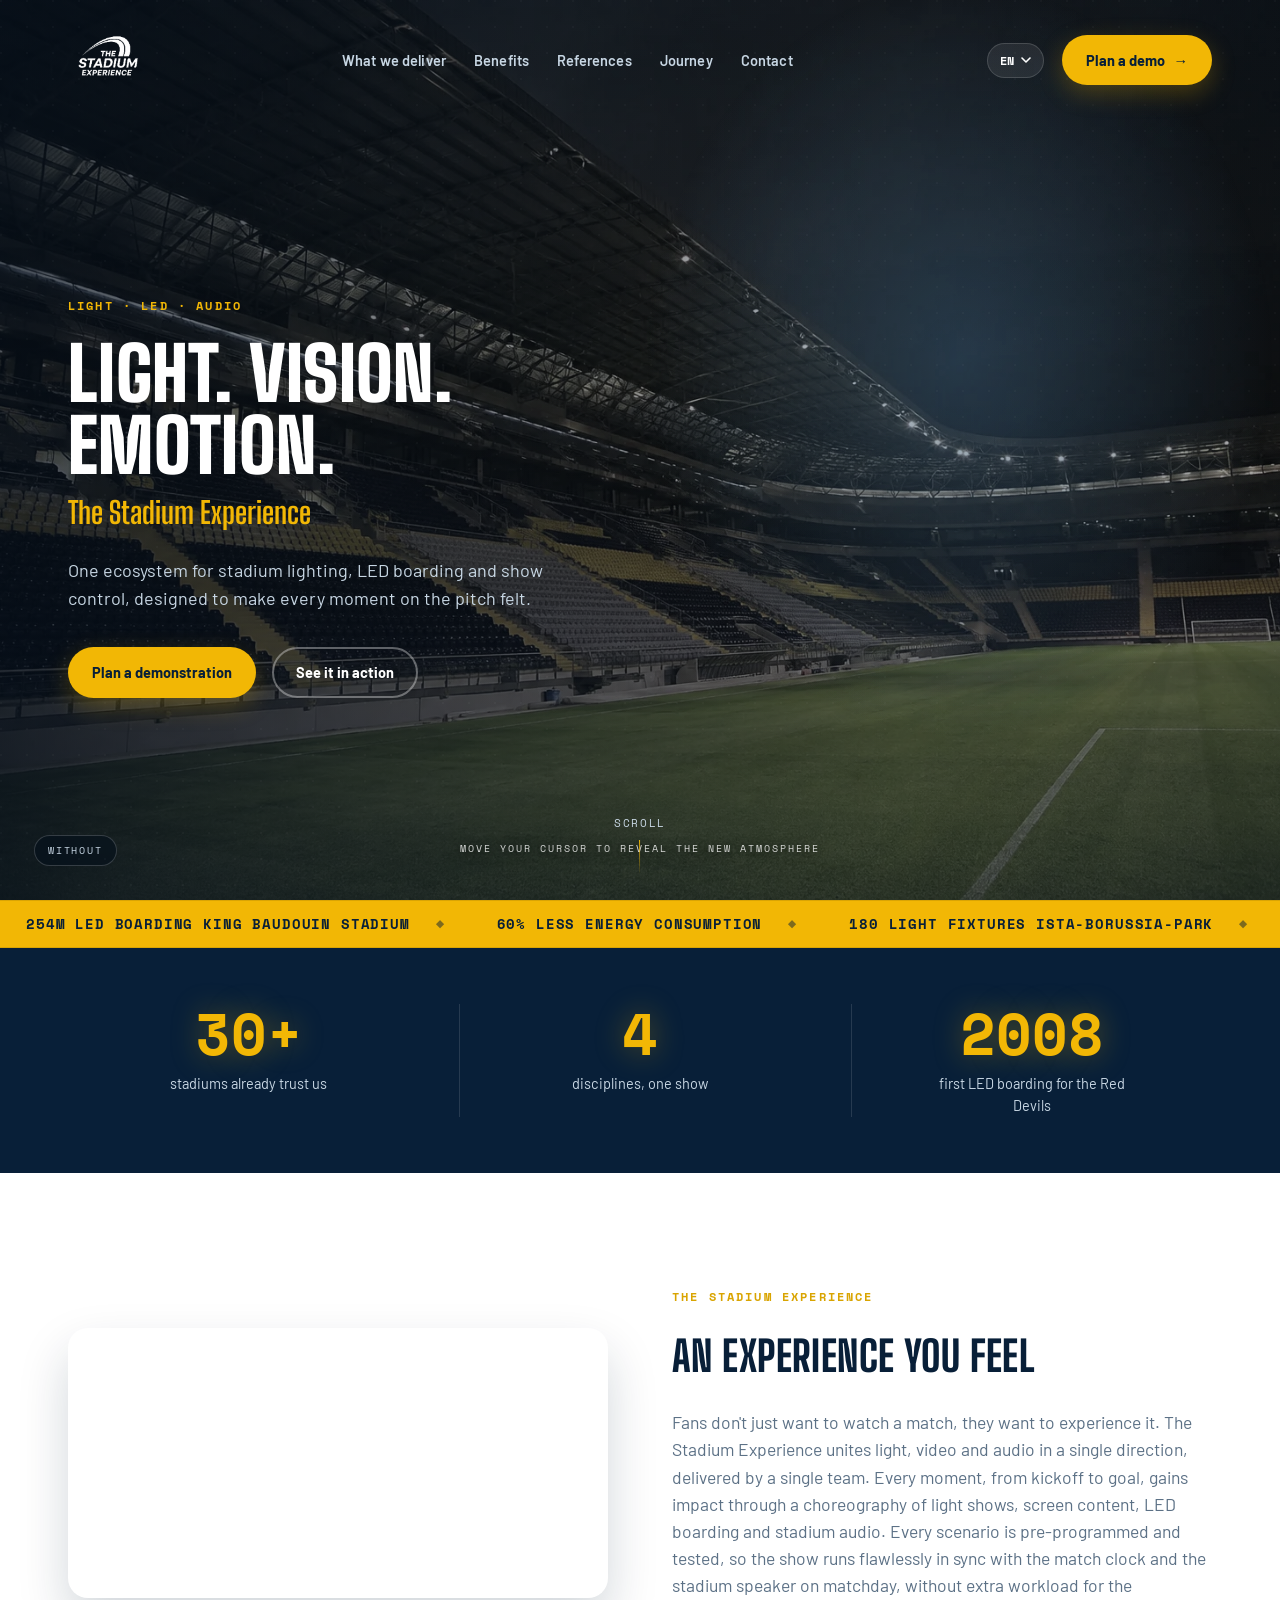
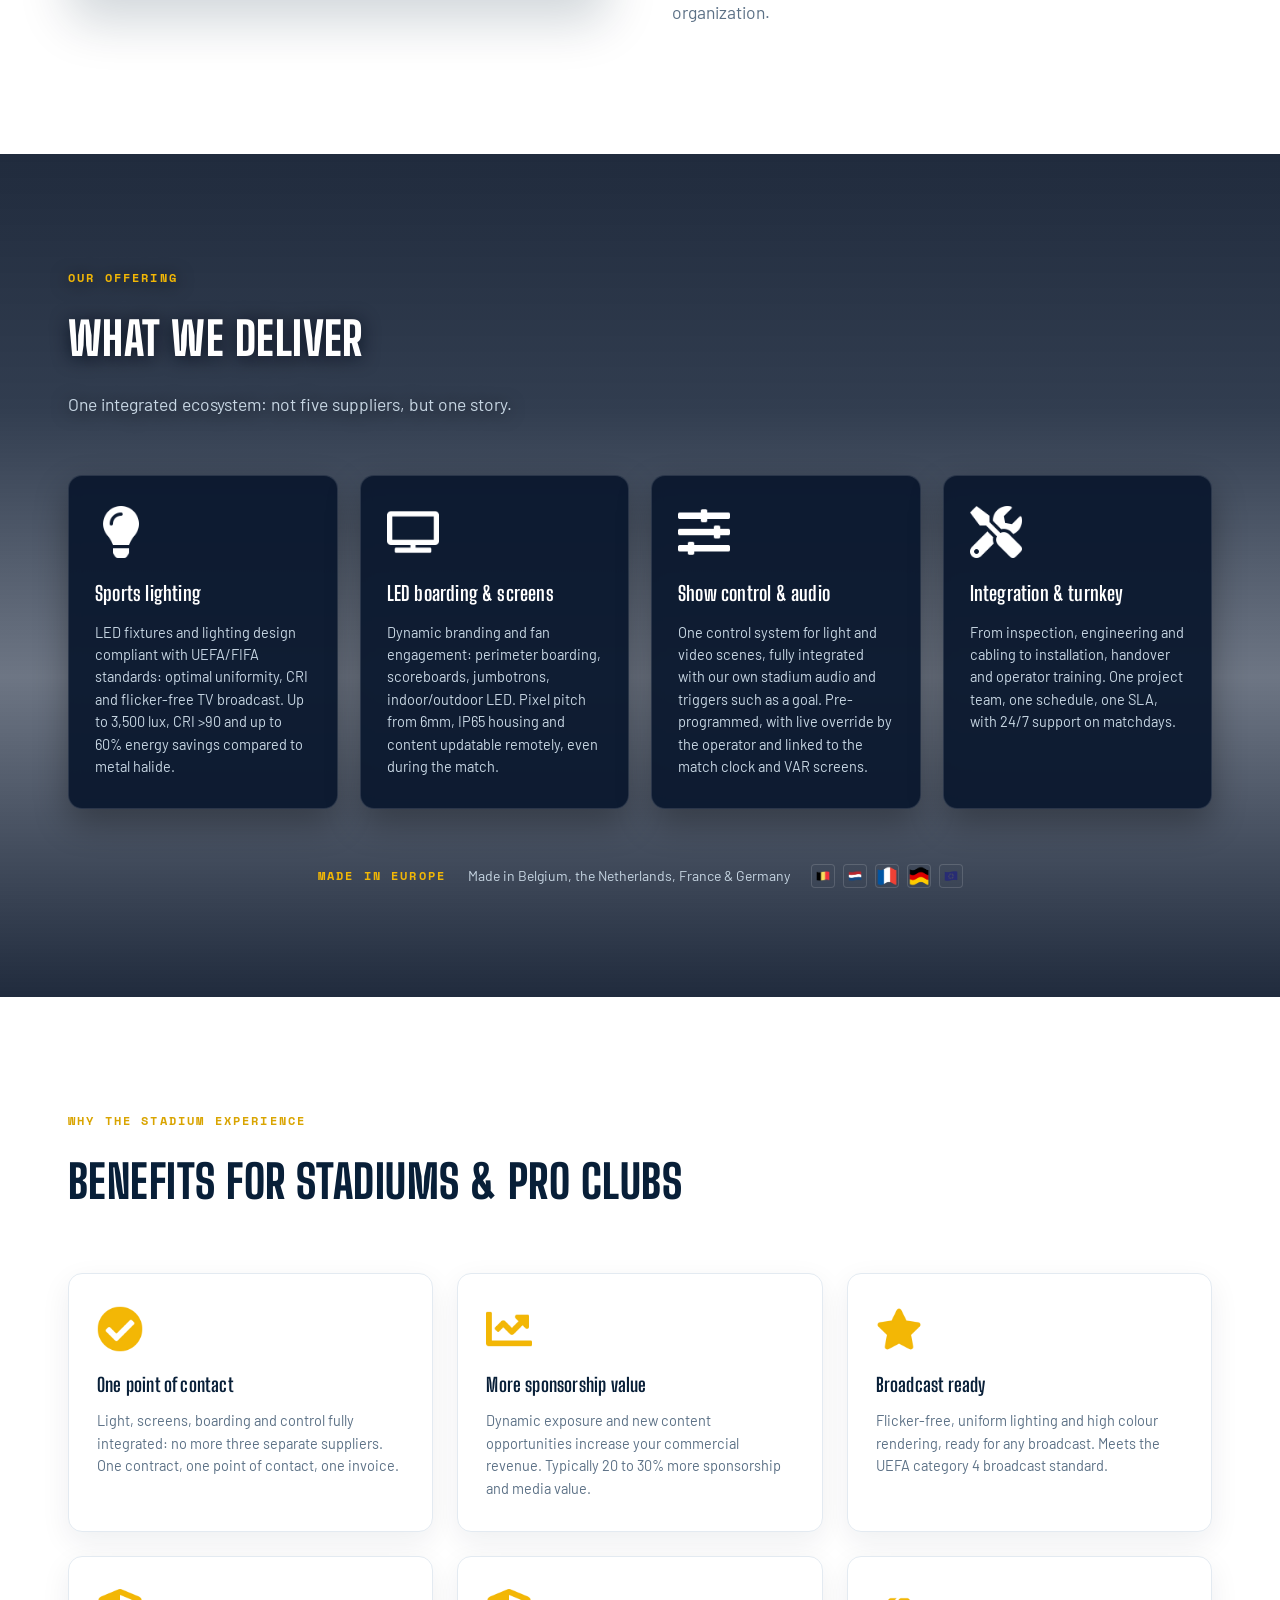
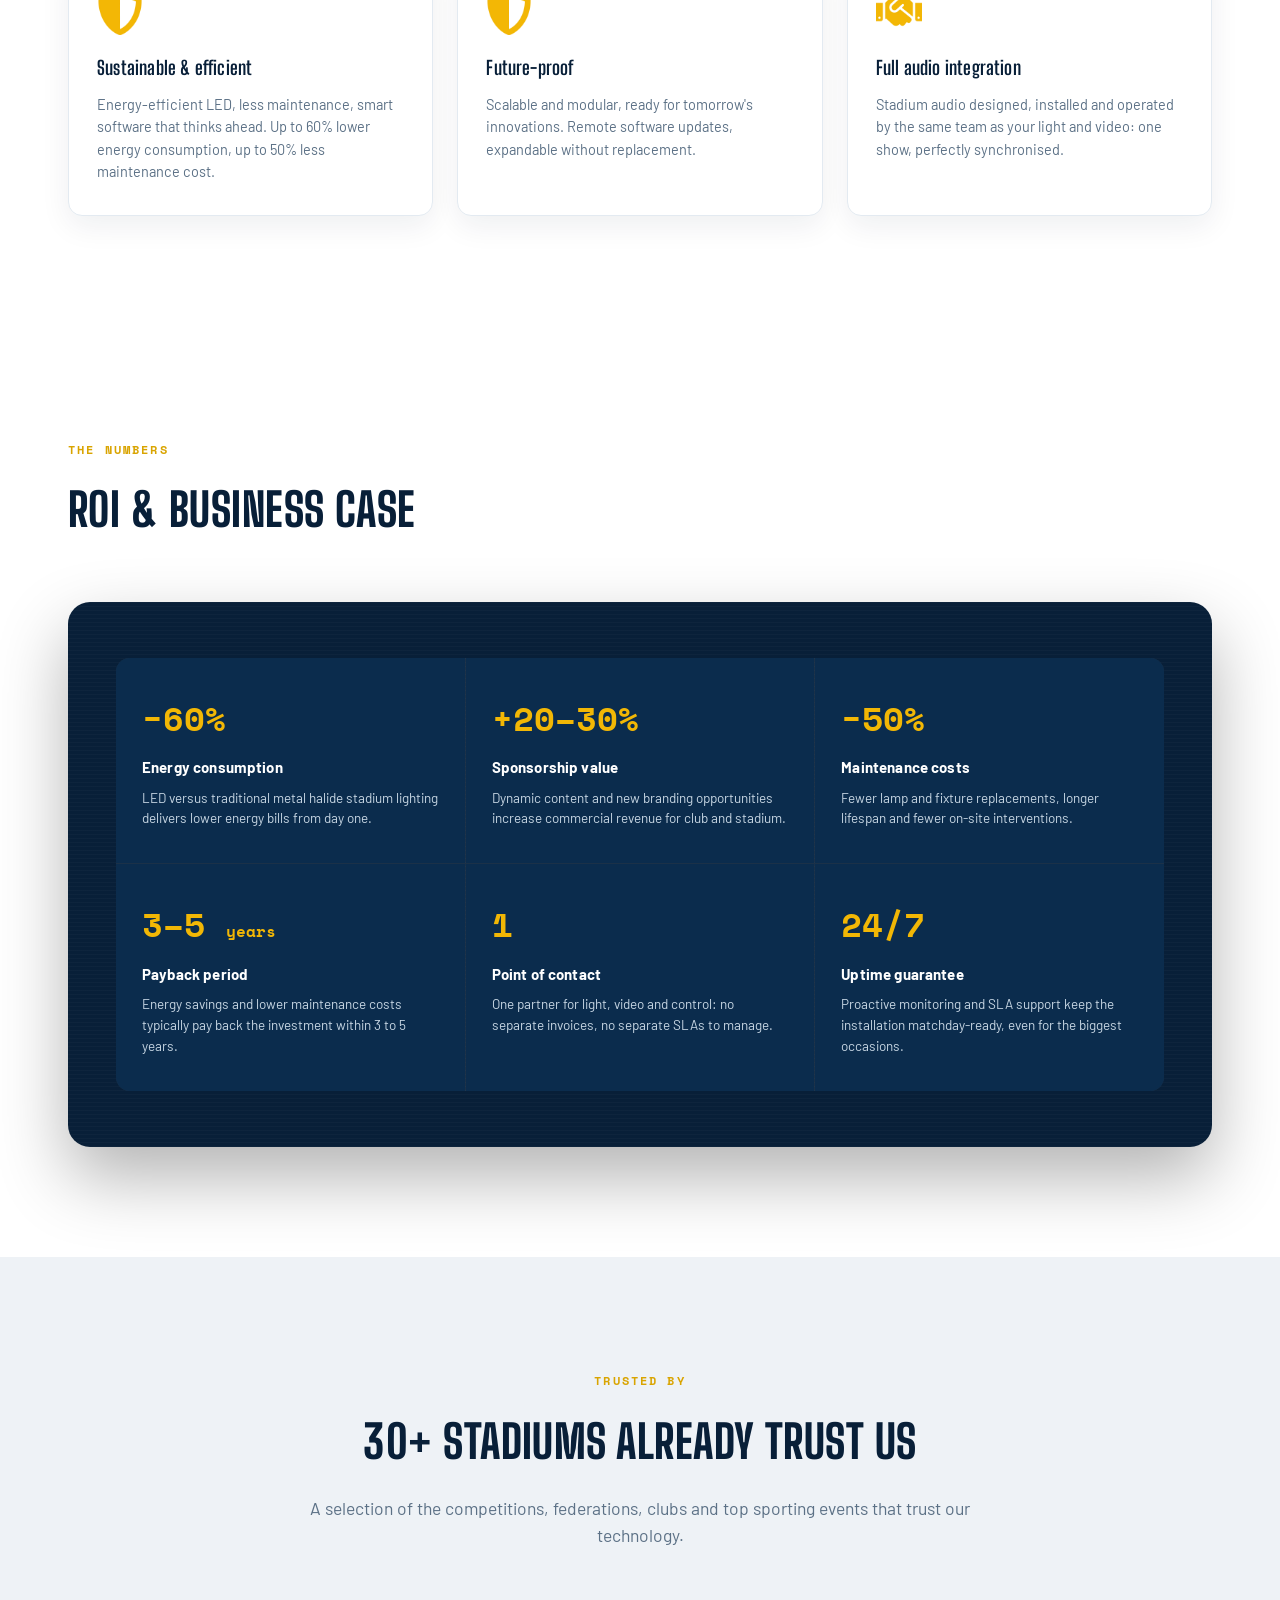
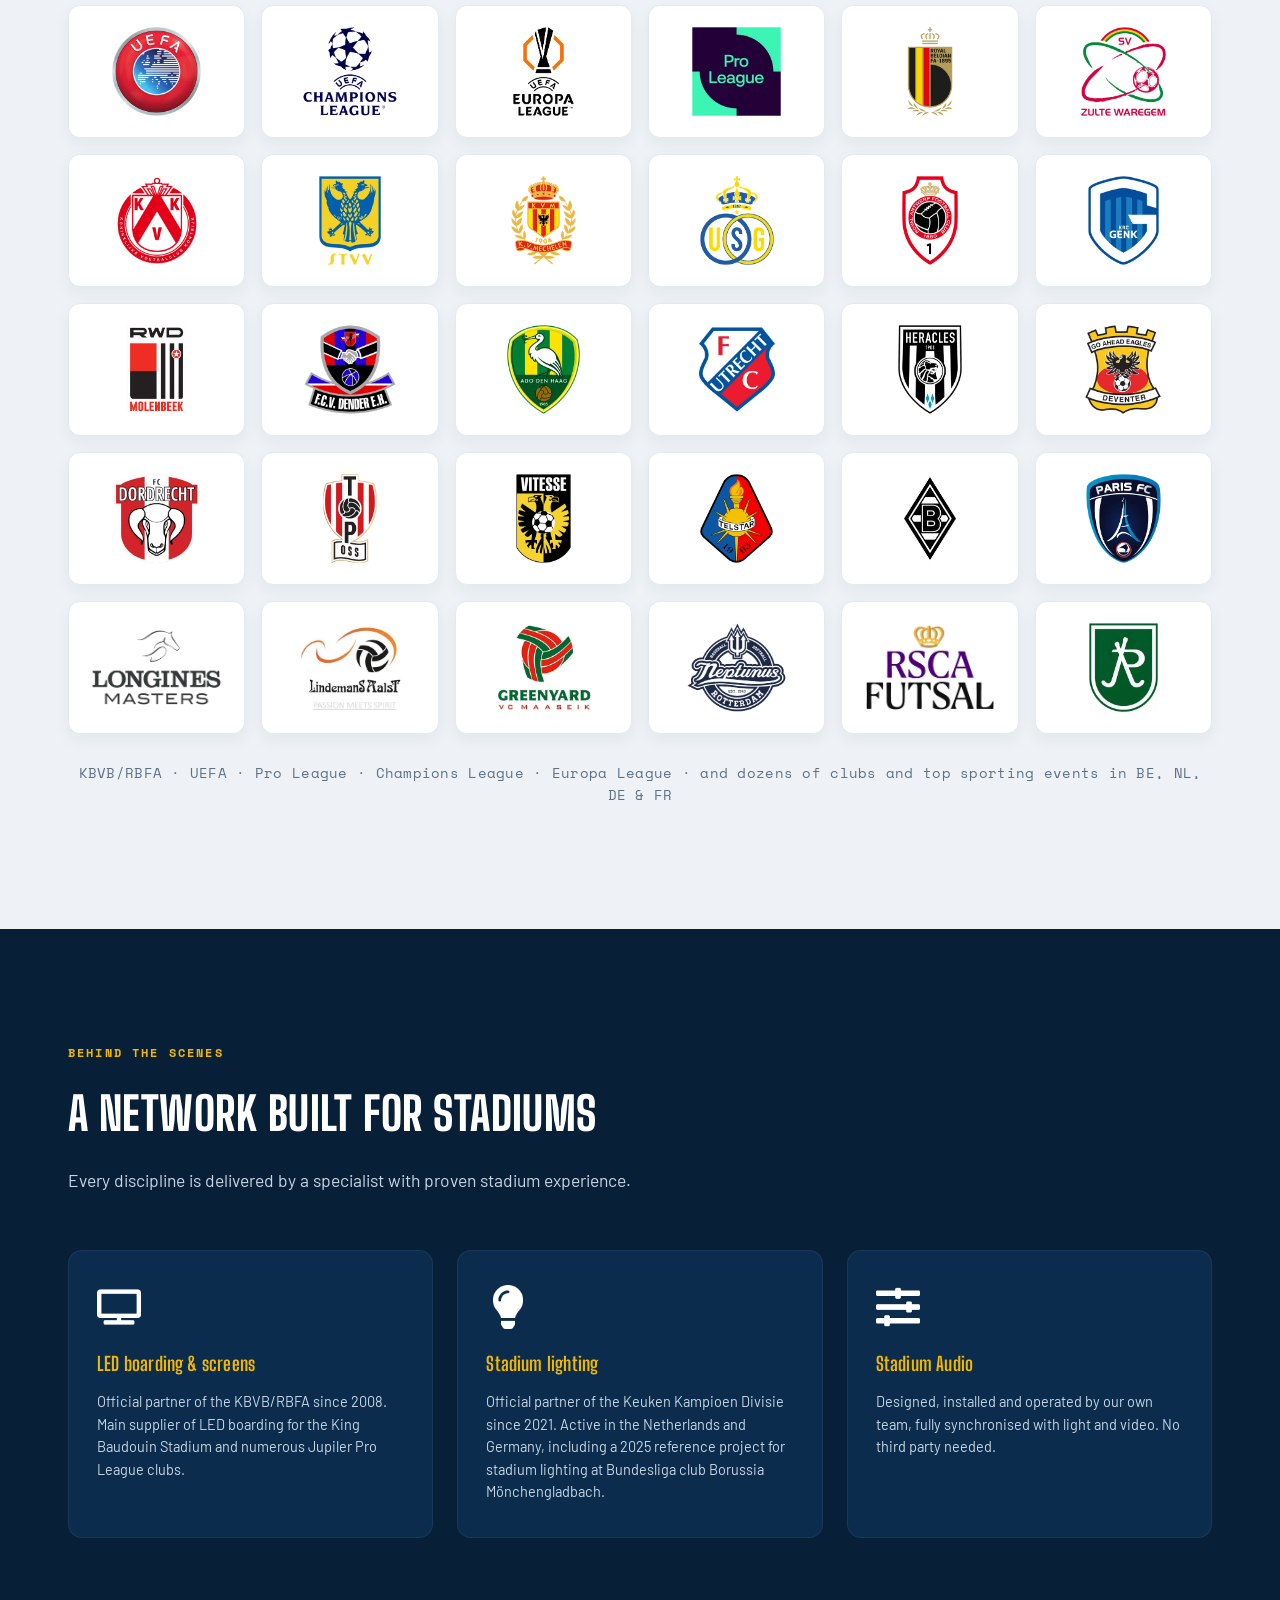
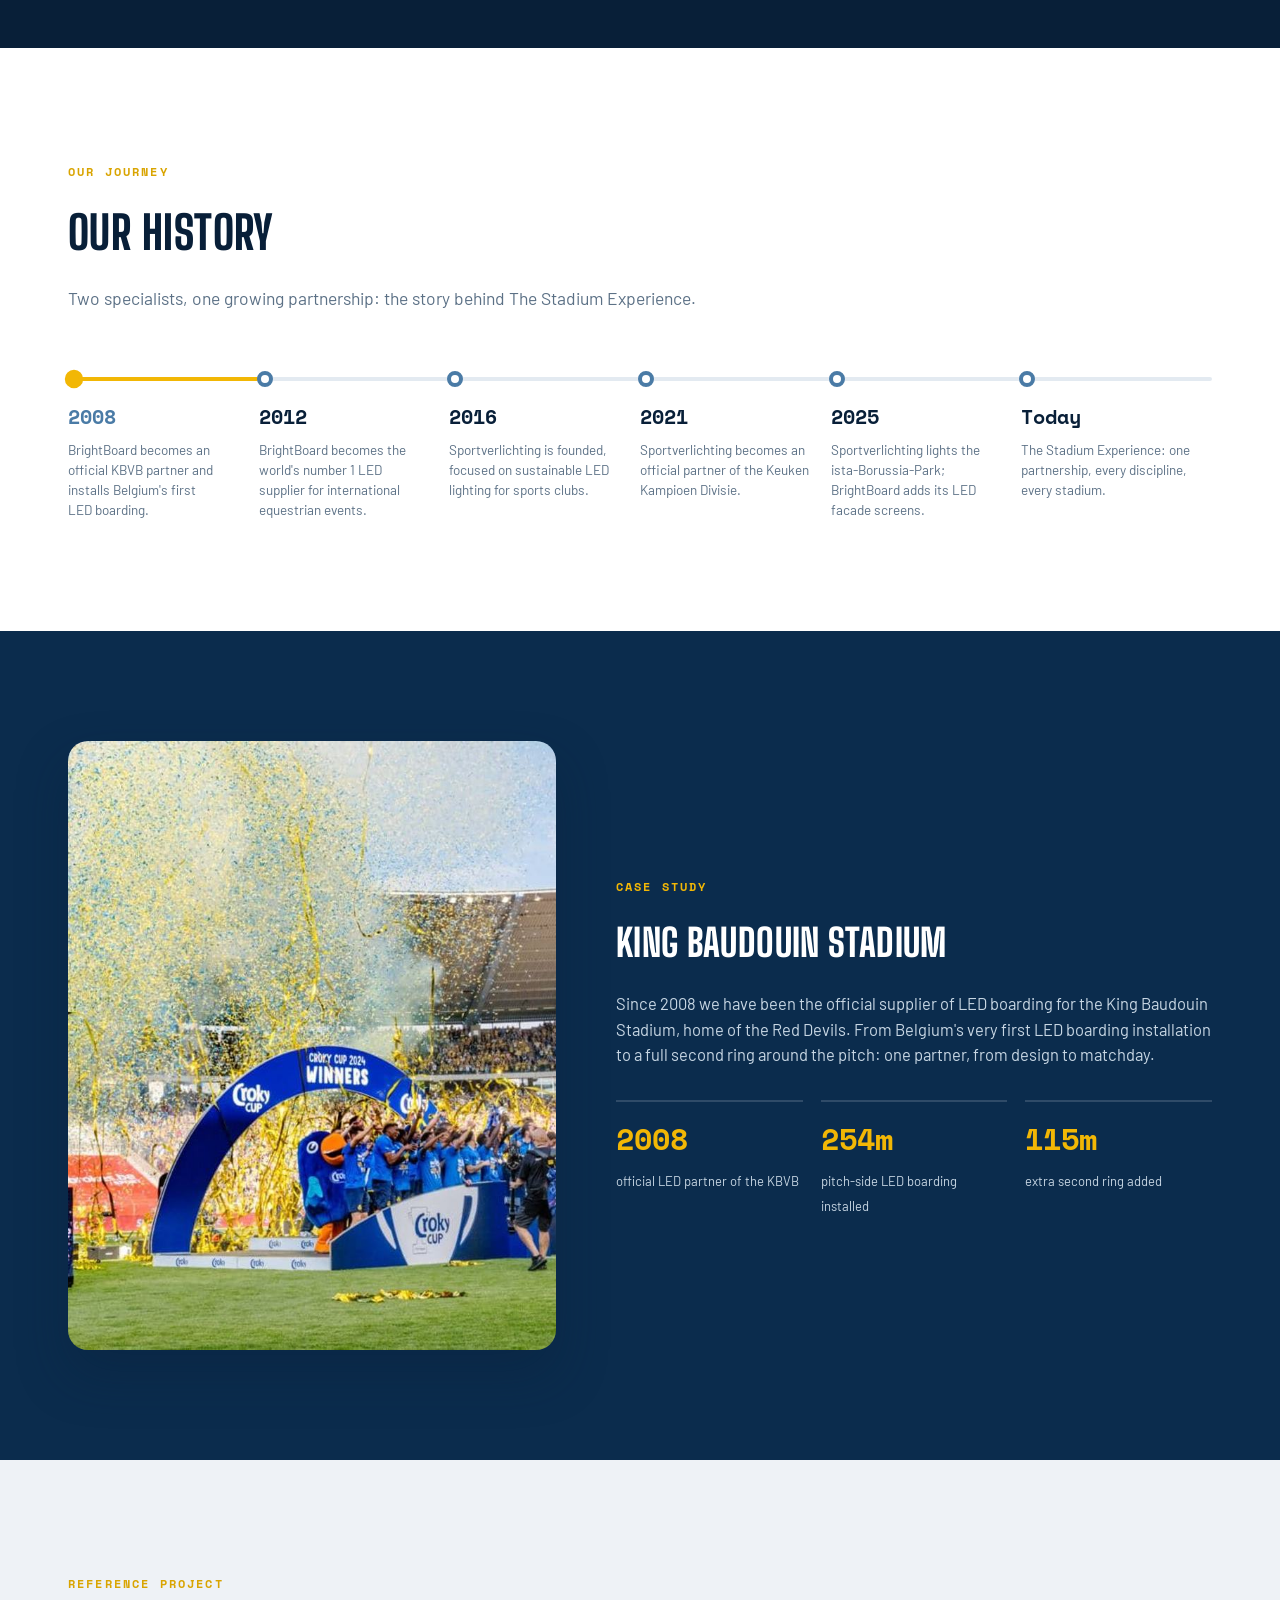
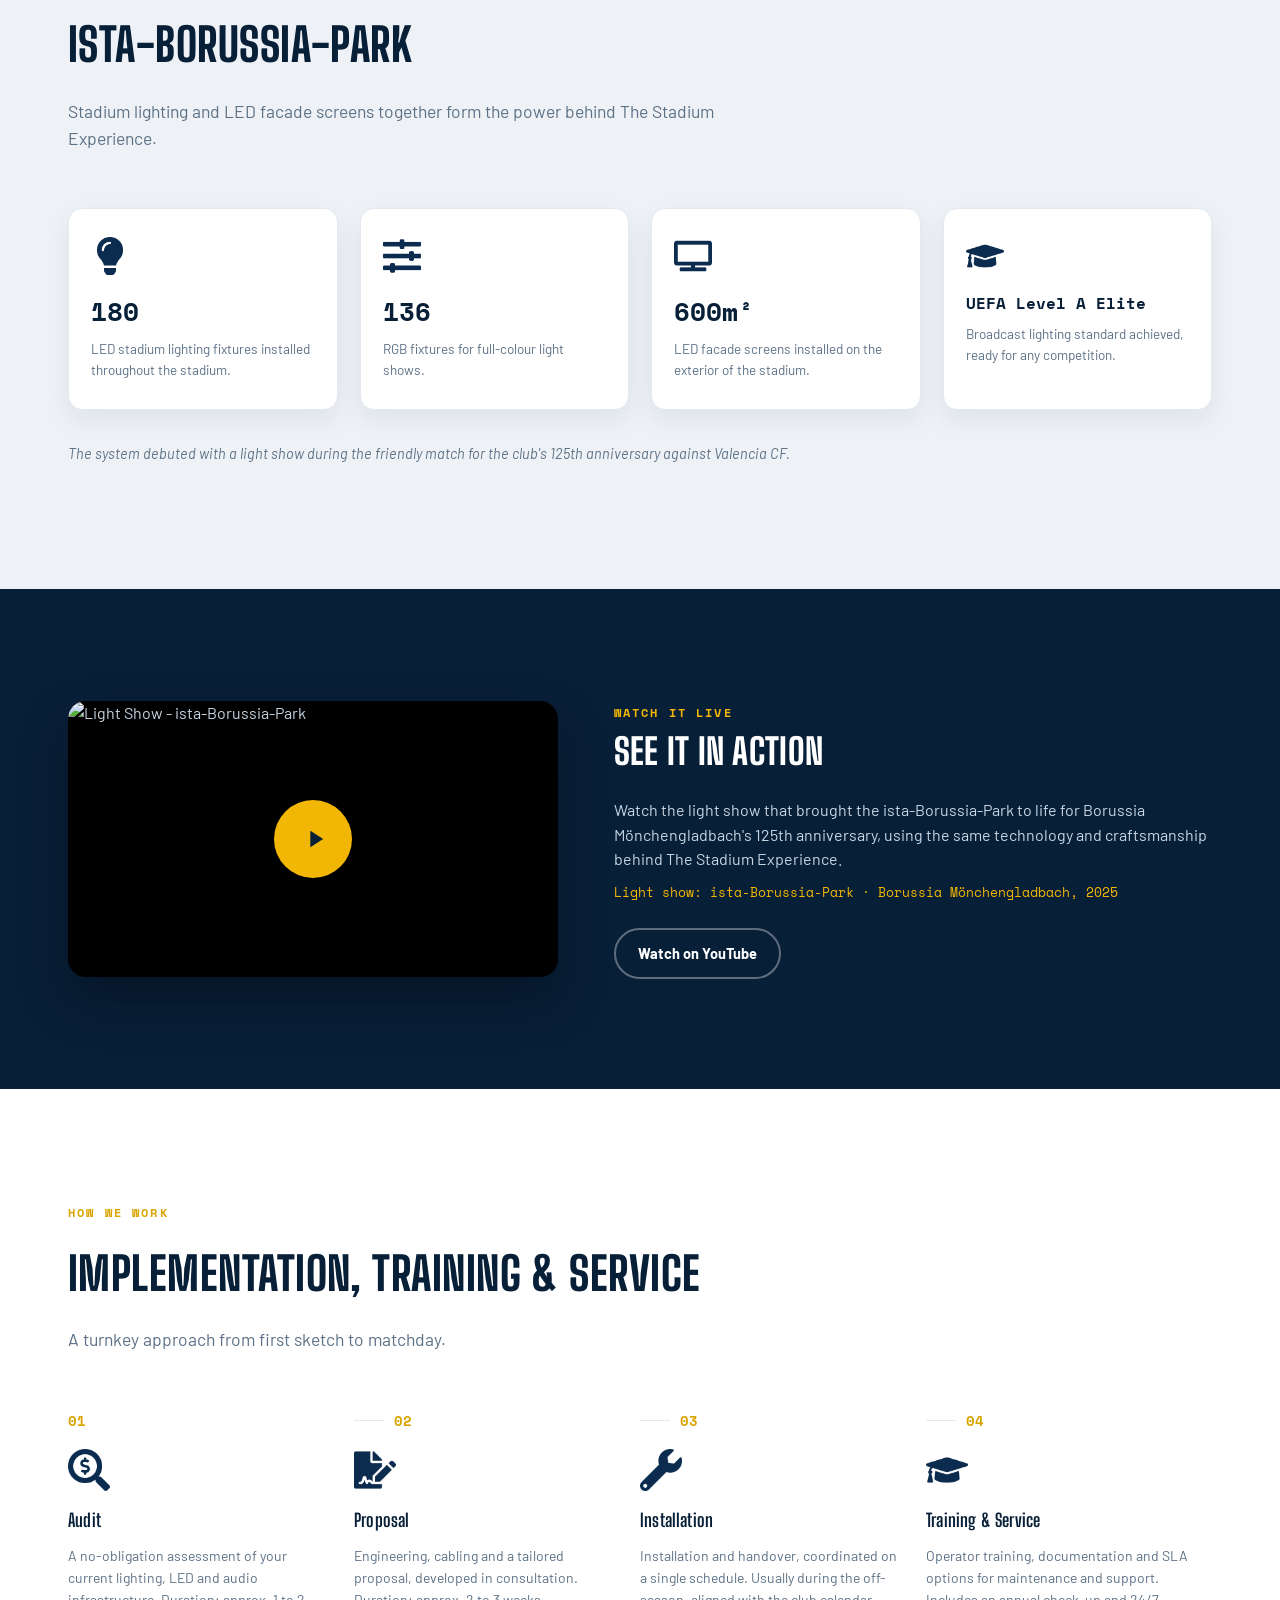
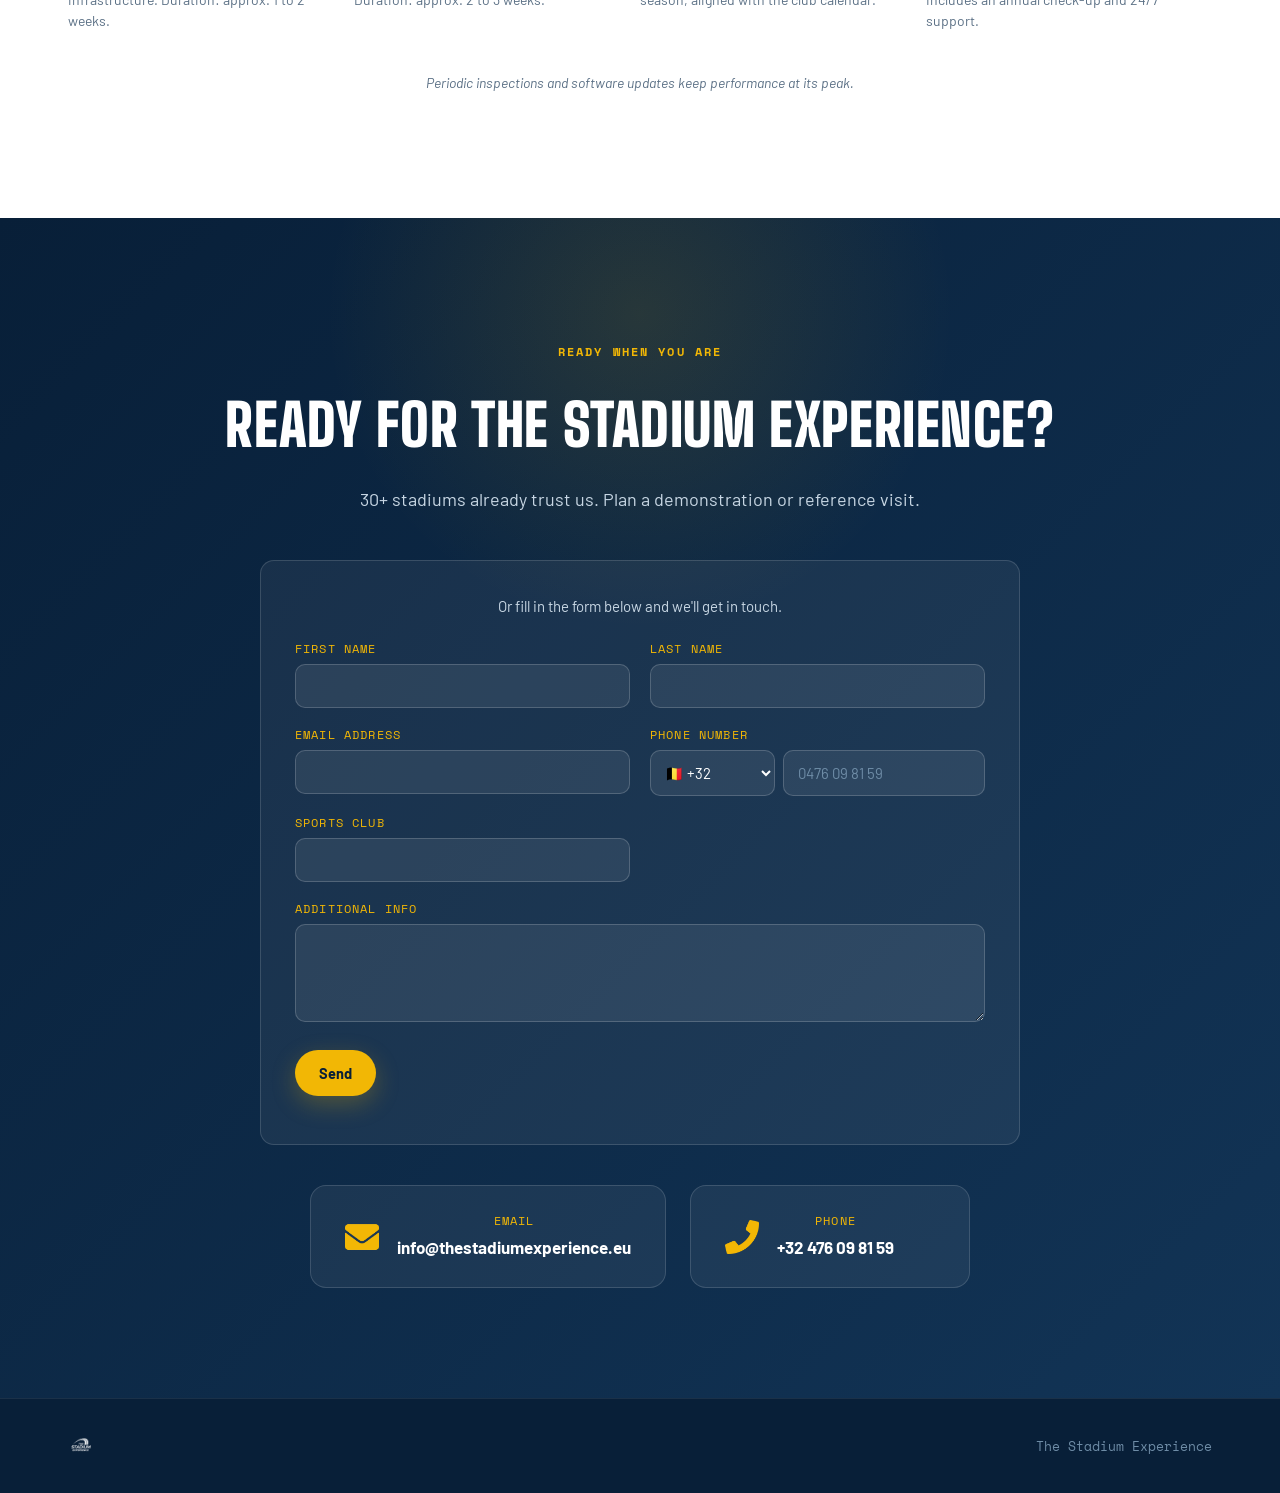
==== index.html @ e3f31306 "Update print statement from 'Hello' to 'Goodbye'" ====
<!DOCTYPE html>
<html lang="en">
<head>
<!-- Google Tag Manager -->
<script>(function(w,d,s,l,i){w[l]=w[l]||[];w[l].push({'gtm.start':
new Date().getTime(),event:'gtm.js'});var f=d.getElementsByTagName(s)[0],
j=d.createElement(s),dl=l!='dataLayer'?'&l='+l:'';j.async=true;j.src=
'https://www.googletagmanager.com/gtm.js?id='+i+dl;f.parentNode.insertBefore(j,f);
})(window,document,'script','dataLayer','GTM-NWTGJNN2');</script>
<!-- End Google Tag Manager -->
<meta charset="UTF-8">
<meta name="viewport" content="width=device-width, initial-scale=1.0">
<title>The Stadium Experience</title>
<meta name="description" content="Eén ecosysteem voor stadionverlichting, LED-boarding en show control.">
<link rel="icon" href="assets/favicon.webp">
<link rel="preconnect" href="https://fonts.googleapis.com">
<link rel="preconnect" href="https://fonts.gstatic.com" crossorigin>
<link href="https://fonts.googleapis.com/css2?family=Big+Shoulders+Display:wght@600;700;800;900&family=Barlow:ital,wght@0,400;0,500;0,600;0,700;1,500&family=Space+Mono:wght@400;700&display=swap" rel="stylesheet">
<style>
/* ============ TOKENS ============ */
:root{
  --navy-950:#081F38;
  --navy-900:#0B2C4D;
  --navy-800:#123456;
  --steel-600:#4A7BA6;
  --steel-400:#6E8CA6;
  --powder-200:#C7D6E3;
  --gold-500:#F2B705;
  --gold-600:#D9A400;
  --white:#FFFFFF;
  --ink-700:#3B4B5C;
  --ink-500:#5C7186;
  --mist-50:#EEF2F6;
  --mist-100:#E3EAF1;

  --font-display:'Big Shoulders Display', sans-serif;
  --font-body:'Barlow', sans-serif;
  --font-mono:'Space Mono', monospace;

  --container: 1200px;
  --radius: 14px;
}

*,*::before,*::after{box-sizing:border-box;}
html{scroll-behavior:smooth;}
@media (prefers-reduced-motion: reduce){
  html{scroll-behavior:auto;}
  *{animation-duration:0.001ms !important; animation-iteration-count:1 !important; transition-duration:0.001ms !important; scroll-behavior:auto !important;}
}
body{
  margin:0;
  font-family:var(--font-body);
  background:var(--white);
  color:var(--ink-700);
  line-height:1.55;
  -webkit-font-smoothing:antialiased;
  overflow-x:hidden;
}
img{max-width:100%;display:block;}
a{color:inherit;}
.container{max-width:var(--container);margin:0 auto;padding:0 28px;}
section{position:relative;}
h1,h2,h3,h4{font-family:var(--font-display);margin:0;letter-spacing:0.01em;}
.eyebrow{
  font-family:var(--font-mono);
  font-size:12px;
  letter-spacing:0.18em;
  text-transform:uppercase;
  color:var(--gold-600);
  font-weight:700;
  display:inline-flex;
  align-items:center;
  gap:10px;
}
.eyebrow.on-dark{color:var(--gold-500);}

/* focus visibility */
a:focus-visible, button:focus-visible{outline:3px solid var(--gold-500); outline-offset:2px;}

/* ============ REVEAL ANIMATION ============ */
.reveal{opacity:0; transform:translateY(28px); transition:opacity .7s ease, transform .7s ease;}
.reveal.is-visible{opacity:1; transform:translateY(0);}
.reveal-stagger > *{opacity:0; transform:translateY(24px); transition:opacity .6s ease, transform .6s ease;}
.reveal-stagger.is-visible > *{opacity:1; transform:translateY(0);}
.reveal-stagger.is-visible > *:nth-child(1){transition-delay:.05s;}
.reveal-stagger.is-visible > *:nth-child(2){transition-delay:.12s;}
.reveal-stagger.is-visible > *:nth-child(3){transition-delay:.19s;}
.reveal-stagger.is-visible > *:nth-child(4){transition-delay:.26s;}
.reveal-stagger.is-visible > *:nth-child(5){transition-delay:.33s;}
.reveal-stagger.is-visible > *:nth-child(6){transition-delay:.40s;}

/* ============ HEADER ============ */
header{
  position:fixed; top:0; left:0; right:0; z-index:100;
  background:rgba(8,31,56,0.0);
  backdrop-filter:blur(0px);
  transition:background .35s ease, backdrop-filter .35s ease, box-shadow .35s ease, padding .35s ease;
  padding:20px 0;
}
header.scrolled{
  background:rgba(8,31,56,0.92);
  backdrop-filter:blur(10px);
  box-shadow:0 8px 30px rgba(0,0,0,0.25);
  padding:12px 0;
}
header .container{display:flex; align-items:center; justify-content:space-between; gap:20px;}
.brand{display:flex; align-items:center; gap:10px; text-decoration:none;}
.brand img{height:80px; transition:height .3s ease; filter:brightness(0) invert(1);}
header.scrolled .brand img{height:64px;}
nav.main-nav{display:flex; align-items:center; gap:28px;}
nav.main-nav a{
  color:var(--powder-200); text-decoration:none; font-size:14.5px; font-weight:600;
  letter-spacing:0.01em;
  position:relative;
}
nav.main-nav a::after{content:"";position:absolute;left:0;bottom:-6px;width:0;height:2px;background:var(--gold-500);transition:width .25s ease;}
nav.main-nav a:hover::after{width:100%;}
.header-right{display:flex; align-items:center; gap:18px;}
.lang-switch{position:relative;}
.lang-switch-trigger{
  display:flex; align-items:center; gap:6px;
  font-family:var(--font-mono); font-size:12px; font-weight:700; letter-spacing:0.04em;
  padding:8px 12px; border-radius:999px; border:1px solid rgba(255,255,255,0.15); background:rgba(255,255,255,0.08); color:var(--white);
  cursor:pointer; transition:background .2s ease, border-color .2s ease;
}
.lang-switch-trigger:hover{background:rgba(255,255,255,0.16); border-color:rgba(255,255,255,0.3);}
.lang-switch-trigger svg{transition:transform .2s ease; flex-shrink:0;}
.lang-switch.open .lang-switch-trigger svg{transform:rotate(180deg);}
.lang-switch-menu{
  position:absolute; top:calc(100% + 8px); right:0; min-width:96px;
  background:var(--navy-900); border:1px solid rgba(255,255,255,0.15); border-radius:14px;
  padding:6px; display:flex; flex-direction:column; gap:2px;
  box-shadow:0 16px 32px rgba(0,0,0,0.35);
  opacity:0; visibility:hidden; transform:translateY(-6px); transition:opacity .18s ease, transform .18s ease, visibility .18s ease;
  z-index:50;
}
.lang-switch.open .lang-switch-menu{opacity:1; visibility:visible; transform:translateY(0);}
.lang-switch-menu button{
  font-family:var(--font-mono); font-size:12px; font-weight:700; letter-spacing:0.04em;
  padding:8px 12px; border-radius:9px; border:none; background:transparent; color:var(--powder-200);
  cursor:pointer; text-align:left; transition:background .2s ease, color .2s ease;
}
.lang-switch-menu button.active{background:var(--gold-500); color:var(--navy-950);}
.lang-switch-menu button:hover:not(.active){background:rgba(255,255,255,0.1); color:var(--white);}
.btn{
  display:inline-flex; align-items:center; justify-content:center; gap:9px;
  font-family:var(--font-body); font-weight:700; font-size:14.5px;
  padding:12px 22px; border-radius:999px; text-decoration:none; cursor:pointer;
  border:2px solid transparent; transition:transform .2s ease, box-shadow .2s ease, background .2s ease, color .2s ease;
  white-space:nowrap;
}
.btn:hover{transform:translateY(-2px);}
.btn-gold{background:var(--gold-500); color:var(--navy-950); box-shadow:0 8px 24px rgba(242,183,5,0.25);}
.btn-gold:hover{background:var(--gold-600); box-shadow:0 10px 28px rgba(242,183,5,0.35);}
.btn-ghost-dark{border-color:rgba(255,255,255,0.35); color:var(--white);}
.btn-ghost-dark:hover{border-color:var(--white); background:rgba(255,255,255,0.08);}
.btn-ghost-light{border-color:var(--navy-900); color:var(--navy-900);}
.btn-ghost-light:hover{background:var(--navy-900); color:var(--white);}
.header-cta{display:flex; align-items:center; gap:10px;}
.burger{display:none; background:none; border:none; cursor:pointer; padding:6px; color:var(--white);}



/* ============ HERO REVEAL (light-brush) ============ */
.hero-ba{position:absolute; inset:0; z-index:0; overflow:hidden; background:#05080C; touch-action:pan-y; cursor:crosshair;}
.hero-ba-img,.hero-ba-canvas{position:absolute; inset:0; width:100%; height:100%;}
.hero-ba-img{object-fit:cover; object-position:center 42%; user-select:none; -webkit-user-drag:none;}
.hero-ba-before{filter:saturate(0.6) brightness(0.82) contrast(0.95);}
.hero-ba-canvas{z-index:1; pointer-events:none;}
.hero-ba-src{position:absolute; width:1px; height:1px; opacity:0; pointer-events:none; left:-9999px;}
.hero-ba-scrim{position:absolute; inset:0; z-index:2; pointer-events:none;
  background:
    linear-gradient(90deg, rgba(4,15,28,0.6) 0%, rgba(4,15,28,0.26) 40%, rgba(4,15,28,0) 70%, rgba(4,15,28,0.1) 100%),
    linear-gradient(180deg, rgba(4,15,28,0.34) 0%, rgba(4,15,28,0) 42%, rgba(4,15,28,0.5) 100%);}
.hero-ba-tag{position:absolute; bottom:34px; z-index:3; pointer-events:none;
  font-family:var(--font-mono); font-size:10px; letter-spacing:.18em; text-transform:uppercase;
  padding:7px 13px; border-radius:999px; background:rgba(4,15,28,0.6); border:1px solid rgba(255,255,255,0.18);
  backdrop-filter:blur(6px); white-space:nowrap; transition:opacity .5s ease;}
.hero-ba-tag-before{left:34px; color:var(--powder-200);}
.hero-ba-tag-after{right:34px; color:var(--white); border-color:rgba(232,179,65,0.55); opacity:0;}
.hero-ba-tag-after.on{opacity:1;}
.hero-ba-hint{position:absolute; bottom:44px; left:50%; transform:translateX(-50%); z-index:2; pointer-events:none;
  white-space:nowrap; text-align:center;
  font-family:var(--font-mono); font-size:10px; letter-spacing:.2em; text-transform:uppercase; color:rgba(255,255,255,0.8);
  text-shadow:0 2px 12px rgba(0,0,0,0.7); transition:opacity .5s ease;}
.hero-ba-hint.hide{opacity:0;}
.hero .container{pointer-events:none;}
.hero-actions{pointer-events:auto;}
@media (max-width:900px){
  .hero-ba-scrim{background:linear-gradient(180deg, rgba(4,15,28,0.44) 0%, rgba(4,15,28,0) 42%, rgba(4,15,28,0.7) 100%);}
  .hero-ba-tag{bottom:22px; font-size:9px; padding:6px 10px;}
  .hero-ba-tag-before{left:16px;} .hero-ba-tag-after{right:16px;}
  .hero-ba-hint{bottom:60px;}
}
@media (max-width:560px){ .hero-ba-hint{font-size:9px; letter-spacing:.14em;} .hero-ba-tag-after{max-width:52vw; white-space:normal; text-align:right;} }

/* ============ HERO ============ */
.hero{
  min-height:100vh;
  display:flex; flex-direction:column; justify-content:center;
  position:relative;
  background:linear-gradient(180deg, var(--navy-950) 0%, var(--navy-900) 60%, var(--navy-800) 100%);
  overflow:hidden;
  padding-top:110px;
}
.hero::before{
  content:"";
  position:absolute; inset:0;
  background-size:cover;
  background-position:center;
  opacity:0.15;
  mix-blend-mode:screen;
  pointer-events:none;
}
.hero::after{
  content:"";
  position:absolute; inset:0;
  background-image:radial-gradient(circle at 1px 1px, rgba(255,255,255,0.05) 1px, transparent 1px);
  background-size:26px 26px;
  opacity:0.5;
  pointer-events:none;
}
.hero-glow{
  position:absolute; top:-20%; right:-10%; width:70%; height:120%;
  background:radial-gradient(closest-side, rgba(74,123,166,0.35), transparent 70%);
  pointer-events:none;
  animation:pulseGlow 8s ease-in-out infinite;
}
@keyframes pulseGlow{0%,100%{opacity:0.6; transform:scale(1);} 50%{opacity:1; transform:scale(1.08);}}
.hero-sweep{display:none;}
.hero-sweep svg{position:absolute; top:6%; left:-5%; width:75%; max-width:900px; opacity:0; animation:sweepIn 1.6s .3s cubic-bezier(.16,.8,.3,1) forwards;}
@keyframes sweepIn{from{opacity:0; transform:translateX(-40px);} to{opacity:1; transform:translateX(0);}}
.hero .container{position:relative; z-index:2; display:grid; grid-template-columns:1.15fr 0.85fr; gap:50px; align-items:center;}
.hero-copy{padding:20px 0 40px;}
.hero-copy .eyebrow{margin-bottom:22px;}
.hero-title{
  font-size:clamp(40px, 6vw, 74px);
  font-weight:900; color:var(--white); line-height:0.98; letter-spacing:0.005em;
  margin:0 0 6px 0;
  opacity:0; animation:fadeUp .9s .15s ease forwards;
}
.hero-sub{
  font-family:var(--font-display); font-weight:700; font-style:normal;
  font-size:clamp(20px,2.6vw,30px); color:var(--gold-500); margin-bottom:22px;
  opacity:0; animation:fadeUp .9s .3s ease forwards;
}
.hero-lead{
  font-size:18px; color:var(--powder-200); max-width:520px; margin-bottom:34px;
  opacity:0; animation:fadeUp .9s .45s ease forwards;
}
@keyframes fadeUp{from{opacity:0; transform:translateY(18px);} to{opacity:1; transform:translateY(0);}}
.hero-actions{display:flex; gap:16px; flex-wrap:wrap; opacity:0; animation:fadeUp .9s .6s ease forwards;}
.hero-visual{position:relative; opacity:0; animation:fadeUp 1s .5s ease forwards;}
.hero-visual .frame{
  position:relative; border-radius:20px; overflow:hidden;
  box-shadow:0 30px 60px rgba(0,0,0,0.45), 0 0 0 1px rgba(255,255,255,0.08);
  aspect-ratio: 4/5;
}
.hero-visual img{width:100%; height:100%; object-fit:cover;}
.hero-visual .frame::after{
  content:""; position:absolute; inset:0;
  background:linear-gradient(180deg, transparent 50%, rgba(8,31,56,0.85) 100%);
}
.hero-visual-tag{
  position:absolute; bottom:20px; left:20px; right:20px; z-index:2;
  color:var(--white); font-family:var(--font-mono); font-size:12px; letter-spacing:.05em;
  display:flex; justify-content:space-between; align-items:flex-end;
}
.hero-visual-tag b{display:block; font-family:var(--font-display); font-size:22px; color:var(--gold-500); font-weight:800;}

.scroll-cue{
  position:absolute; bottom:26px; left:50%; transform:translateX(-50%); z-index:3;
  display:flex; flex-direction:column; align-items:center; gap:8px;
  color:var(--powder-200); font-family:var(--font-mono); font-size:11px; letter-spacing:.15em;
}
.scroll-cue .line{width:1px; height:34px; background:linear-gradient(var(--gold-500), transparent); animation:scrollLine 1.8s ease infinite;}
@keyframes scrollLine{0%{transform:scaleY(0); transform-origin:top;} 50%{transform:scaleY(1); transform-origin:top;} 51%{transform-origin:bottom;} 100%{transform:scaleY(0); transform-origin:bottom;}}

/* ============ TICKER (signature element) ============ */
.ticker{
  background:var(--gold-500);
  overflow:hidden;
  border-top:1px solid rgba(0,0,0,0.1);
  border-bottom:1px solid rgba(0,0,0,0.1);
  position:relative; z-index:5;
}
.ticker-track{display:flex; white-space:nowrap; animation:tickerScroll 32s linear infinite;}
.ticker:hover .ticker-track{animation-play-state:paused;}
@keyframes tickerScroll{from{transform:translateX(0);} to{transform:translateX(-50%);}}
.ticker-item{
  font-family:var(--font-mono); font-weight:700; font-size:14px; letter-spacing:.06em;
  color:var(--navy-950); padding:12px 26px; display:flex; align-items:center; gap:26px;
  text-transform:uppercase;
}
.ticker-item::after{content:"◆"; color:var(--navy-950); opacity:.5; font-size:10px;}

/* ============ STATS BAR ============ */
.stats-bar{background:var(--navy-950); padding:56px 0;}
.stats-bar .container{display:grid; grid-template-columns:repeat(3,1fr); gap:30px;}
.stat-block{text-align:center; border-left:1px solid rgba(255,255,255,0.12); padding-left:0;}
.stat-block:first-child{border-left:none;}
.stat-num{
  font-family:var(--font-mono); font-weight:700; font-size:clamp(36px,5vw,58px);
  color:var(--gold-500); line-height:1; margin-bottom:10px;
  text-shadow:0 0 30px rgba(242,183,5,0.35);
}
.stat-label{color:var(--powder-200); font-size:14.5px; max-width:220px; margin:0 auto;}

/* ============ SECTION GENERIC ============ */
.section{padding:110px 0;}
.section-light{background:var(--white);}
.section-mist{background:var(--mist-50);}
.section-dark{background:var(--navy-950); color:var(--powder-200);}
.section-navy2{background:var(--navy-900); color:var(--powder-200);}
.deliver-section{
  background-image: url('assets/bg-deliver.webp');
  background-size:cover;
  background-color:#0A1830;
  background-position:right center;
  background-attachment:fixed;
  position:relative;
}
.deliver-section > .container{position:relative; z-index:2;}
.deliver-section .section-head{position:relative; z-index:2; text-shadow:0 2px 18px rgba(4,12,26,0.85);}
.deliver-section::before{
  content:'';
  position:absolute;
  inset:0;
  background:linear-gradient(180deg, rgba(8,20,40,0.9) 0%, rgba(10,24,46,0.84) 30%, rgba(12,26,50,0.6) 62%, rgba(8,20,40,0.9) 100%);
  z-index:1;
}
.section-head{max-width:720px; margin-bottom:56px;}
.section-head h2{font-size:clamp(30px,4vw,46px); font-weight:800; margin:14px 0 16px; color:var(--navy-950);}
.section-dark .section-head h2, .section-navy2 .section-head h2{color:var(--white);}
.section-head p{font-size:17.5px; color:var(--ink-500);}
.section-dark .section-head p, .section-navy2 .section-head p{color:var(--powder-200);}
.section-head.centered{margin-left:auto; margin-right:auto; text-align:center;}

/* ============ EXPERIENCE SECTION ============ */
.experience{display:grid; grid-template-columns:1fr 1fr; gap:64px; align-items:center;}
.experience-media{position:relative; border-radius:20px; overflow:hidden; box-shadow:0 24px 50px rgba(8,31,56,0.18);}
.experience-media video{display:block; width:100%; height:100%; object-fit:cover;}
.experience-media img{width:100%; height:100%; object-fit:cover; aspect-ratio:4/3;}
.experience-copy .eyebrow{margin-bottom:18px;}
.experience-copy h2{font-size:clamp(28px,3.6vw,42px); color:var(--navy-950); margin-bottom:20px; font-weight:800;}
.experience-copy p{font-size:17.5px; color:var(--ink-500);}

/* ============ DELIVER CARDS ============ */
.deliver-grid{display:grid; grid-template-columns:repeat(4,1fr); gap:22px;}
.deliver-card{
  background:rgba(10,24,46,0.94); backdrop-filter:blur(6px); box-shadow:0 14px 34px rgba(0,0,0,0.32); border-radius:var(--radius); padding:30px 26px;
  transition:transform .3s ease, box-shadow .3s ease, background .3s ease;
  border:1px solid rgba(255,255,255,0.12);
}
.deliver-card:hover{transform:translateY(-8px); background:rgba(18,38,70,0.96); box-shadow:0 20px 40px rgba(0,0,0,0.35);}
.deliver-icon{width:52px; height:52px; margin-bottom:20px; filter:brightness(0) invert(1);}
.deliver-card h3{color:var(--white); font-size:20px; margin-bottom:12px; font-weight:700;}
.deliver-card p{font-size:14.5px; color:var(--powder-200); margin:0;}
.made-in{margin-top:56px; display:flex; align-items:center; gap:22px; flex-wrap:wrap; justify-content:center;}
.made-in .eyebrow{color:var(--gold-500);}
.made-in-flags{display:flex; gap:10px; align-items:center;}
.made-in-flags img{height:22px; width:auto; border-radius:3px; box-shadow:0 0 0 1px rgba(255,255,255,0.15);}

/* ============ BENEFITS ============ */
.section-light.benefits-section{
  background-image: url('assets/bg-benefits.webp');
  background-size:cover;
  background-position:left center;
  background-attachment:fixed;
  position:relative;
}
.section-light.benefits-section::before{
  content:'';
  position:absolute;
  inset:0;
  background:rgba(255,255,255,0.88);
  z-index:0;
}
.section-light.benefits-section > .container{
  position:relative;
  z-index:1;
}
.benefits-grid{display:grid; grid-template-columns:repeat(3,1fr); gap:24px;}
.benefit-card{
  background:var(--white); border-radius:var(--radius); padding:32px 28px;
  box-shadow:0 10px 30px rgba(8,31,56,0.07);
  border:1px solid var(--mist-100);
  transition:transform .3s ease, box-shadow .3s ease;
}
.benefit-card:hover{transform:translateY(-6px); box-shadow:0 20px 40px rgba(8,31,56,0.14);}
.benefit-icon{width:46px; height:46px; margin-bottom:18px;}
.benefit-card h3{font-size:19px; color:var(--navy-950); margin-bottom:10px; font-weight:700;}
.benefit-card p{font-size:14.5px; color:var(--ink-500); margin:0;}

/* ============ ROI (scoreboard style) ============ */
.roi-board{
  background:var(--navy-950);
  border-radius:22px;
  padding:56px 48px;
  box-shadow:0 30px 70px rgba(0,0,0,0.3);
  position:relative;
  overflow:hidden;
}
.roi-board::before{
  content:""; position:absolute; inset:0;
  background-image:repeating-linear-gradient(0deg, rgba(255,255,255,0.025) 0px, rgba(255,255,255,0.025) 1px, transparent 1px, transparent 4px);
  pointer-events:none;
}
.roi-grid{display:grid; grid-template-columns:repeat(3,1fr); gap:1px; background:rgba(255,255,255,0.08); border-radius:14px; overflow:hidden; position:relative; z-index:1;}
.roi-cell{background:var(--navy-900); padding:34px 26px;}
.roi-num{font-family:var(--font-mono); font-weight:700; font-size:clamp(26px,3vw,34px); color:var(--gold-500); margin-bottom:12px;}
.roi-cell h4{font-size:15px; color:var(--white); font-weight:700; margin:0 0 8px; font-family:var(--font-body);}
.roi-cell p{font-size:13.5px; color:var(--powder-200); margin:0;}

/* ============ LOGOWALL ============ */
.logo-grid{
  display:grid; grid-template-columns:repeat(6, 1fr); gap:16px;
}
.logo-card{
  background:var(--white); border-radius:12px; border:1px solid var(--mist-100);
  aspect-ratio:4/3; display:flex; align-items:center; justify-content:center;
  padding:16px; box-shadow:0 6px 16px rgba(8,31,56,0.05);
  transition:transform .25s ease, box-shadow .25s ease;
}
.logo-card:hover{transform:translateY(-4px); box-shadow:0 14px 28px rgba(8,31,56,0.12);}
.logo-card img{
  max-width:100%; max-height:100%; width:auto; height:auto; object-fit:contain;
}
.logowall-caption{text-align:center; margin-top:28px; font-size:14px; color:var(--ink-500); font-family:var(--font-mono); letter-spacing:.02em;}
@media (max-width:980px){.logo-grid{grid-template-columns:repeat(4, 1fr);}}
@media (max-width:620px){.logo-grid{grid-template-columns:repeat(3, 1fr); gap:10px;} .logo-card{padding:10px;}}

/* ============ NETWORK ============ */
.network-grid{display:grid; grid-template-columns:repeat(3,1fr); gap:24px;}
.network-card{
  background:var(--navy-900); border-radius:var(--radius); padding:34px 28px;
  border:1px solid rgba(255,255,255,0.06);
}
.network-icon{width:44px; height:44px; margin-bottom:20px; filter:brightness(0) invert(1);}
.network-card h3{color:var(--gold-500); font-size:19px; margin-bottom:12px; font-weight:700;}
.network-card p{font-size:14.5px; color:var(--powder-200); margin:0;}

/* ============ JOURNEY TIMELINE ============ */
.timeline{position:relative; padding-top:20px;}
.timeline-fade{position:absolute; top:20px; bottom:24px; width:56px; pointer-events:none; z-index:2;}
.timeline-fade-left{left:0; background:linear-gradient(90deg, var(--white) 40%, transparent);}
.timeline-fade-right{right:0; background:linear-gradient(270deg, var(--white) 40%, transparent);}
.section-mist .timeline-fade-left{background:linear-gradient(90deg, var(--mist-50) 40%, transparent);}
.section-mist .timeline-fade-right{background:linear-gradient(270deg, var(--mist-50) 40%, transparent);}
.timeline-arrow{
  position:absolute; top:38%; transform:translateY(-50%); z-index:3;
  width:38px; height:38px; border-radius:50%; border:1px solid var(--mist-100);
  background:var(--white); color:var(--navy-900); cursor:pointer;
  display:flex; align-items:center; justify-content:center;
  box-shadow:0 8px 20px rgba(8,31,56,0.12);
  transition:background .2s ease, color .2s ease, transform .2s ease;
}
.timeline-arrow:hover{background:var(--gold-500); color:var(--navy-950); transform:translateY(-50%) scale(1.06);}
.timeline-arrow-left{left:2px;}
.timeline-arrow-right{right:2px;}
.timeline-item:first-child{margin-left:52px;}
.timeline-item:last-child{margin-right:52px;}
@media (max-width:700px){.timeline-arrow{display:none;} .timeline-fade{width:28px;} .timeline-item:first-child{margin-left:0;} .timeline-item:last-child{margin-right:0;}}
.timeline-track{
  display:flex; gap:0; overflow-x:auto; padding-bottom:24px;
  scrollbar-width:thin; scrollbar-color:var(--gold-500) var(--mist-100);
}
.timeline-track::-webkit-scrollbar{height:6px;}
.timeline-track::-webkit-scrollbar-thumb{background:var(--gold-500); border-radius:10px;}
.timeline-item{
  flex:0 0 260px; padding:0 22px 0 0; position:relative; cursor:pointer;
}
.timeline-item .rail{height:4px; background:var(--mist-100); position:relative; margin-bottom:22px; border-radius:2px;}
.timeline-item .rail::before{
  content:""; position:absolute; left:0; top:50%; transform:translate(-2px,-50%);
  width:16px; height:16px; border-radius:50%; background:var(--white); border:4px solid var(--steel-600);
  transition:background .25s ease, border-color .25s ease, transform .25s ease;
}
.timeline-item.active .rail::before{background:var(--gold-500); border-color:var(--gold-500); transform:translate(-2px,-50%) scale(1.15);}
.timeline-item.active .rail{background:var(--gold-500);}
.timeline-year{font-family:var(--font-mono); font-weight:700; font-size:22px; color:var(--navy-950); margin-bottom:8px; display:block;}
.timeline-item.active .timeline-year{color:var(--steel-600);}
.timeline-item p{font-size:14px; color:var(--ink-500); margin:0; min-height:80px;}


/* ============ JOURNEY TIMELINE — full-width grid (no cut-off) ============ */
.timeline{padding-top:8px;}
.timeline-fade,.timeline-arrow{display:none !important;}
.timeline-track{
  display:grid !important; grid-template-columns:repeat(auto-fit,minmax(150px,1fr)); gap:0;
  overflow:visible; padding-bottom:0;
}
.timeline-item{flex:none !important; padding:0 !important; min-width:0;}
.timeline-item:first-child,.timeline-item:last-child{margin:0 !important;}
.timeline-item .rail{width:100%; margin-bottom:20px;}
.timeline-item .timeline-year{font-size:20px; padding-right:20px;}
.timeline-item p{min-height:0; font-size:13.5px; line-height:1.5; padding-right:20px; text-wrap:pretty;}
.timeline-item:hover .rail::before{border-color:var(--gold-500); transform:translate(-2px,-50%) scale(1.1);}
.timeline-item:last-child .rail{border-radius:2px 6px 6px 2px;}
@media (max-width:1000px){
  .timeline-track{grid-template-columns:repeat(2,minmax(0,1fr)); row-gap:32px;}
  .timeline-item .rail{margin-bottom:16px;}
}
@media (max-width:560px){
  .timeline-track{grid-template-columns:1fr; row-gap:26px;}
}

/* ============ CASE STUDIES ============ */
.case{display:grid; grid-template-columns:0.9fr 1.1fr; gap:60px; align-items:center;}
.case-media{border-radius:20px; overflow:hidden; box-shadow:0 24px 50px rgba(8,31,56,0.35);}
.case-media img{width:100%; object-fit:cover; aspect-ratio:4/5;}
.case-copy .eyebrow{margin-bottom:18px;}
.case-copy h2{font-size:clamp(26px,3.4vw,38px); color:var(--white); margin-bottom:18px; font-weight:800;}
.case-copy p{font-size:16.5px; color:var(--powder-200); margin-bottom:32px;}
.case-stats{display:grid; grid-template-columns:repeat(3,1fr); gap:18px;}
.case-stat{border-top:2px solid rgba(255,255,255,0.15); padding-top:14px;}
.case-stat b{display:block; font-family:var(--font-mono); font-size:clamp(22px,2.6vw,30px); color:var(--gold-500); margin-bottom:6px;}
.case-stat span{font-size:13px; color:var(--powder-200);}

.ref-grid{display:grid; grid-template-columns:repeat(4,1fr); gap:22px; margin-top:10px;}
.ref-card{background:var(--white); border-radius:var(--radius); padding:28px 22px; box-shadow:0 10px 26px rgba(8,31,56,0.07); border:1px solid var(--mist-100);}
.ref-icon{width:38px; height:38px; margin-bottom:16px;}
.ref-num{font-family:var(--font-mono); font-weight:700; font-size:26px; color:var(--navy-950); margin-bottom:8px;}
.ref-card p{font-size:13.5px; color:var(--ink-500); margin:0;}
.ref-note{margin-top:32px; font-size:14.5px; color:var(--ink-500); font-style:italic; max-width:760px;}

/* ============ VIDEO ============ */
.video-wrap{display:grid; grid-template-columns:0.9fr 1.1fr; gap:56px; align-items:center;}
.video-frame{position:relative; border-radius:18px; overflow:hidden; box-shadow:0 24px 50px rgba(0,0,0,0.3); aspect-ratio:16/9; background:#000; cursor:pointer;}
.video-frame iframe{width:100%; height:100%; border:0;}
.video-thumb{width:100%; height:100%; object-fit:cover; display:block;}
.video-play-btn{
  position:absolute; top:50%; left:50%; transform:translate(-50%,-50%);
  width:78px; height:78px; border-radius:50%; background:var(--gold-500); border:none; cursor:pointer;
  display:flex; align-items:center; justify-content:center; box-shadow:0 10px 30px rgba(0,0,0,0.4);
  transition:transform .2s ease, background .2s ease;
}
.video-play-btn svg{margin-left:4px;}
.video-frame:hover .video-play-btn{transform:translate(-50%,-50%) scale(1.08); background:var(--gold-600);}
.video-copy h2{color:var(--white); font-size:clamp(26px,3.2vw,36px); margin-bottom:18px; font-weight:800;}
.video-copy p{color:var(--powder-200); font-size:16px; margin-bottom:10px;}
.video-caption{font-family:var(--font-mono); font-size:13px; color:var(--gold-500); margin-bottom:26px; display:block;}

/* ============ PROCESS ============ */
.process-grid{display:grid; grid-template-columns:repeat(4,1fr); gap:0; position:relative;}
.process-step{position:relative; padding:0 22px 0 0;}
.process-step .num{
  font-family:var(--font-mono); font-weight:700; font-size:14px; color:var(--gold-600);
  display:flex; align-items:center; gap:10px; margin-bottom:18px;
}
.process-step .num::before{content:""; width:30px; height:1px; background:var(--mist-100);}
.process-step:first-child .num::before{display:none;}
.process-icon{width:42px; height:42px; margin-bottom:16px;}
.process-step h3{font-size:18px; color:var(--navy-950); margin-bottom:10px; font-weight:700;}
.process-step p{font-size:14px; color:var(--ink-500); margin:0;}
.process-footnote{margin-top:40px; font-size:14px; color:var(--ink-500); text-align:center; font-style:italic;}

/* ============ FINAL CTA ============ */
.final-cta{
  background:linear-gradient(135deg, var(--navy-950) 0%, var(--navy-800) 100%);
  padding:120px 0 90px;
  text-align:center;
  position:relative;
  overflow:hidden;
}
.final-cta::before{
  content:""; position:absolute; top:-30%; left:50%; transform:translateX(-50%);
  width:900px; height:900px; border-radius:50%;
  background:radial-gradient(closest-side, rgba(242,183,5,0.12), transparent 70%);
}
.final-cta .container{position:relative; z-index:1;}
.final-cta h2{color:var(--white); font-size:clamp(34px,5vw,58px); font-weight:900; margin:18px 0 16px;}
.final-cta > .container > p{color:var(--powder-200); font-size:18px; max-width:560px; margin:0 auto 46px;}
.contact-cards{display:flex; gap:24px; justify-content:center; flex-wrap:wrap; margin-bottom:20px;}
.contact-card{
  background:rgba(255,255,255,0.06); border:1px solid rgba(255,255,255,0.14);
  border-radius:16px; padding:26px 34px; display:flex; align-items:center; gap:18px;
  text-decoration:none; min-width:280px; max-width:100%; transition:background .25s ease, transform .25s ease, border-color .25s ease;
}
.contact-card:hover{background:rgba(255,255,255,0.11); transform:translateY(-4px); border-color:var(--gold-500);}
.contact-card img{width:34px; height:34px; flex-shrink:0;}
.contact-card span{min-width:0;}
.contact-card .cc-label{font-family:var(--font-mono); font-size:11.5px; letter-spacing:.1em; color:var(--gold-500); text-transform:uppercase; margin-bottom:4px; display:block;}
.contact-card .cc-value{color:var(--white); font-size:17px; font-weight:700; text-align:left; display:block; overflow-wrap:anywhere;}

.contact-form{
  position:relative;
  background:rgba(255,255,255,0.06); border:1px solid rgba(255,255,255,0.14);
  border-radius:var(--radius); padding:34px; max-width:760px; margin:0 auto 40px; text-align:left;
  overflow:hidden;
}
.contact-form.is-success{
  min-height:430px;
}
.contact-form.is-success > *:not(.form-success-overlay){
  opacity:0;
  visibility:hidden;
  pointer-events:none;
}
.form-success-overlay{
  position:absolute;
  inset:0;
  display:flex;
  flex-direction:column;
  align-items:center;
  justify-content:center;
  gap:14px;
  padding:34px;
  text-align:center;
  background:linear-gradient(145deg, rgba(12,31,55,.98), rgba(18,45,72,.96));
  opacity:0;
  visibility:hidden;
  transform:scale(.97);
  transition:opacity .35s ease, transform .35s ease, visibility .35s ease;
  pointer-events:none;
  z-index:5;
}
.contact-form.is-success .form-success-overlay{
  opacity:1;
  visibility:visible;
  transform:scale(1);
}
.form-success-icon{
  width:86px;
  height:86px;
  display:grid;
  place-items:center;
  border-radius:50%;
  background:#3ecf7a;
  box-shadow:0 0 0 10px rgba(62,207,122,.14), 0 12px 40px rgba(62,207,122,.25);
  color:#092417;
  font-size:48px;
  font-weight:900;
  line-height:1;
  animation:formSuccessPop .55s cubic-bezier(.2,.9,.25,1.3) both;
}
.form-success-overlay h3{
  margin:4px 0 0;
  color:var(--white);
  font-size:clamp(26px,4vw,38px);
  font-weight:900;
  letter-spacing:-.02em;
}
.form-success-overlay p{
  margin:0;
  max-width:470px;
  color:var(--powder-200);
  font-size:16px;
  line-height:1.6;
}
@keyframes formSuccessPop{
  0%{transform:scale(.35); opacity:0;}
  70%{transform:scale(1.08);}
  100%{transform:scale(1); opacity:1;}
}
.contact-form .form-lead{color:var(--powder-200); font-size:15px; margin:0 0 22px; text-align:center;}
.contact-form .hidden-field{position:absolute; left:-9999px; top:auto; width:1px; height:1px; overflow:hidden;}
.form-grid{display:grid; grid-template-columns:1fr 1fr; gap:18px 20px;}
.form-field-full{grid-column:1 / -1;}
.form-field label{
  display:block; font-family:var(--font-mono); font-size:11.5px; letter-spacing:.1em;
  color:var(--gold-500); text-transform:uppercase; margin-bottom:6px;
}
.form-field input, .form-field textarea{
  width:100%; box-sizing:border-box; background:rgba(255,255,255,0.08); border:1px solid rgba(255,255,255,0.18);
  border-radius:10px; padding:12px 14px; color:var(--white); font-family:var(--font-body); font-size:15px;
}
.phone-input-group{
  display:grid;
  grid-template-columns:125px 1fr;
  gap:8px;
}
.phone-input-group select{
  width:100%; box-sizing:border-box; background:rgba(255,255,255,0.08);
  border:1px solid rgba(255,255,255,0.18); border-radius:10px;
  padding:12px 10px; color:var(--white); font-family:var(--font-body); font-size:15px;
  cursor:pointer;
}
.phone-input-group select option{
  background:#122d48; color:var(--white);
}
.phone-input-group select:focus{
  outline:2px solid var(--gold-500); outline-offset:1px;
}
.form-field textarea{resize:vertical; min-height:90px;}
.form-field input::placeholder, .form-field textarea::placeholder{color:var(--steel-400);}
.form-field input:focus, .form-field textarea:focus{outline:2px solid var(--gold-500); outline-offset:1px; background:rgba(255,255,255,0.12);}
.contact-form .btn{margin-top:22px;}
.form-status{margin:14px 0 0; font-size:14px; font-family:var(--font-mono);}
.form-status.ok{color:#3ecf7a;}
.form-status.err{color:#ff8080;}
@media (max-width: 620px){
  .form-grid{grid-template-columns:1fr;}
  .contact-form{padding:26px 20px;}
  .phone-input-group{grid-template-columns:112px 1fr;}
}

footer{background:var(--navy-950); padding:34px 0; border-top:1px solid rgba(255,255,255,0.08);}
footer .container{display:flex; align-items:center; justify-content:space-between; flex-wrap:wrap; gap:16px;}
footer .brand img{height:26px; opacity:0.9;}
footer p{color:var(--steel-400); font-size:13px; margin:0; font-family:var(--font-mono);}

/* ============ RESPONSIVE ============ */
@media (max-width: 980px){
  nav.main-nav{display:none;}
  .burger{display:inline-flex;}
  .header-cta .btn span.btn-text-long{display:none;}
  .hero{padding-bottom:70px;}
  .hero .container{grid-template-columns:1fr; text-align:left;}
  .hero-visual{max-width:420px;}
  .scroll-cue{display:none;}
  .stats-bar .container{grid-template-columns:1fr; gap:34px;}
  .stat-block{border-left:none; border-top:1px solid rgba(255,255,255,0.12); padding-top:24px;}
  .stat-block:first-child{border-top:none; padding-top:0;}
  .experience, .case, .video-wrap{grid-template-columns:1fr; gap:36px;}
  .case-media, .video-frame{order:-1;}
  .deliver-grid, .network-grid{grid-template-columns:repeat(2,1fr);}
  .benefits-grid{grid-template-columns:repeat(2,1fr);}
  .roi-grid{grid-template-columns:repeat(2,1fr);}
  .ref-grid{grid-template-columns:repeat(2,1fr);}
  .process-grid{grid-template-columns:repeat(2,1fr); row-gap:40px;}
  .process-step .num::before{display:none;}
  .section{padding:80px 0;}
}
@media (max-width: 620px){
  .deliver-grid, .benefits-grid, .network-grid, .roi-grid, .ref-grid, .process-grid{grid-template-columns:1fr;}
  .contact-cards{flex-direction:column; align-items:stretch;}
  .contact-card{min-width:0;}
  header .container{gap:10px;}
  .header-cta .btn{padding:10px 16px; font-size:13.5px;}
  .lang-switch-trigger{padding:6px 10px;}
}

/* mobile nav drawer */
.mobile-nav{
  position:fixed; inset:0; background:var(--navy-950); z-index:200;
  display:flex; flex-direction:column; padding:100px 32px 40px;
  transform:translateX(100%); transition:transform .35s ease;
}
.mobile-nav.open{transform:translateX(0);}
.mobile-nav a{color:var(--white); font-family:var(--font-display); font-size:28px; font-weight:700; text-decoration:none; padding:14px 0; border-bottom:1px solid rgba(255,255,255,0.1);}
.mobile-nav .close-btn{position:absolute; top:26px; right:28px; background:none; border:none; color:var(--white); cursor:pointer;}
.mobile-nav .btn{margin-top:30px;}
</style>

<style>
/* Mobile logo carousel optimization */
@media (max-width:620px){
  .logo-grid{
    display:flex;
    gap:12px;
    overflow-x:auto;
    overflow-y:hidden;
    scroll-snap-type:x mandatory;
    -webkit-overflow-scrolling:touch;
    scrollbar-width:none;
    padding:4px 2px 12px;
    margin-right:-2px;
  }
  .logo-grid::-webkit-scrollbar{display:none;}
  .logo-card{
    flex:0 0 calc(50% - 6px);
    width:calc(50% - 6px);
    aspect-ratio:1/1;
    padding:14px;
    scroll-snap-align:start;
    box-sizing:border-box;
  }
  .logo-card img{
    max-width:88%;
    max-height:88%;
  }
}
</style>

</head>
<body>

<!-- ============ HEADER ============ -->
<header id="site-header">
  <div class="container">
    <a href="#top" class="brand"><img src="assets/logo.webp" alt="The Stadium Experience"></a>
    <nav class="main-nav">
      <a href="#deliver" data-i18n="nav_deliver">Wat we leveren</a>
      <a href="#benefits" data-i18n="nav_benefits">Voordelen</a>
      <a href="#trusted" data-i18n="nav_trusted">Referenties</a>
      <a href="#journey" data-i18n="nav_journey">Traject</a>
      <a href="#contact" data-i18n="nav_contact">Contact</a>
    </nav>
    <div class="header-right">
      <div class="lang-switch" id="langSwitch">
        <button class="lang-switch-trigger" id="langSwitchTrigger" aria-haspopup="listbox" aria-expanded="false">
          <span id="langSwitchLabel">EN</span>
          <svg width="10" height="6" viewBox="0 0 10 6" fill="none"><path d="M1 1L5 5L9 1" stroke="currentColor" stroke-width="1.6" stroke-linecap="round" stroke-linejoin="round"/></svg>
        </button>
        <div class="lang-switch-menu" id="langSwitchMenu" role="listbox" aria-label="Language">
          <button data-lang="en" class="active" role="option">EN</button>
          <button data-lang="nl" role="option">NL</button>
          <button data-lang="fr" role="option">FR</button>
          <button data-lang="de" role="option">DE</button>
        </div>
      </div>
      <div class="header-cta">
        <a href="#contact" class="btn btn-gold"><span class="btn-text-long" data-i18n="nav_cta">Plan een demo</span><span class="btn-text-short">→</span></a>
      </div>
      <button class="burger" id="burgerBtn" aria-label="Menu">
        <svg width="26" height="26" viewBox="0 0 24 24" fill="none"><path d="M3 6H21M3 12H21M3 18H21" stroke="currentColor" stroke-width="2" stroke-linecap="round"/></svg>
      </button>
    </div>
  </div>
</header>

<div class="mobile-nav" id="mobileNav">
  <button class="close-btn" id="closeMobileNav" aria-label="Close">
    <svg width="28" height="28" viewBox="0 0 24 24" fill="none"><path d="M6 6L18 18M6 18L18 6" stroke="currentColor" stroke-width="2" stroke-linecap="round"/></svg>
  </button>
  <a href="#deliver" data-i18n="nav_deliver">Wat we leveren</a>
  <a href="#benefits" data-i18n="nav_benefits">Voordelen</a>
  <a href="#trusted" data-i18n="nav_trusted">Referenties</a>
  <a href="#journey" data-i18n="nav_journey">Traject</a>
  <a href="#contact" data-i18n="nav_contact">Contact</a>
  <a href="#contact" class="btn btn-gold" data-i18n="nav_cta">Plan een demo</a>
</div>

<!-- ============ HERO ============ -->
<a id="top"></a>
<section class="hero">
  <div class="hero-ba" id="hero-ba" aria-hidden="true">
    <img class="hero-ba-img hero-ba-before" id="hero-ba-before" src="assets/hero-before.webp" alt="">
    <canvas class="hero-ba-canvas" id="hero-ba-canvas"></canvas>
    <img class="hero-ba-src" id="hero-ba-after" src="assets/hero-after.webp" alt="">
    <div class="hero-ba-scrim"></div>
    <span class="hero-ba-tag hero-ba-tag-before" data-i18n="ba_before">ZONDER</span>
    <span class="hero-ba-tag hero-ba-tag-after" id="hero-ba-tag-after" data-i18n="ba_after">MET THE STADIUM EXPERIENCE</span>
    <span class="hero-ba-hint" id="hero-ba-hint" data-i18n="ba_hint">Beweeg je muis om de nieuwe sfeer te zien</span>
  </div>
  <div class="hero-glow"></div>
  <div class="container">
    <div class="hero-copy">
      <span class="eyebrow on-dark" data-i18n="hero_eyebrow">Licht · LED · Audio</span>
      <h1 class="hero-title" data-i18n="hero_title">LICHT. VISIE. EMOTIE.</h1>
      <div class="hero-sub">The Stadium Experience</div>
      <p class="hero-lead" data-i18n="hero_lead">Eén ecosysteem voor stadionverlichting, LED-boarding en show control, ontworpen om elk moment op het veld voelbaar te maken.</p>
      <div class="hero-actions">
        <a href="#contact" class="btn btn-gold" data-i18n="hero_cta_primary">Plan een demonstratie</a>
        <a href="#video" class="btn btn-ghost-dark" data-i18n="hero_cta_secondary">Bekijk het in actie</a>
      </div>
    </div>
  </div>
  <div class="scroll-cue"><span data-i18n="scroll_cue">SCROLL</span><span class="line"></span></div>
</section>

<!-- ============ TICKER ============ -->
<div class="ticker">
  <div class="ticker-track" id="tickerTrack"></div>
</div>

<!-- ============ STATS BAR ============ -->
<section class="stats-bar">
  <div class="container">
    <div class="stat-block">
      <div class="stat-num" data-count="30" data-suffix="+">0</div>
      <div class="stat-label" data-i18n="stat_1">stadions vertrouwen ons al</div>
    </div>
    <div class="stat-block">
      <div class="stat-num" data-count="4" data-suffix="">0</div>
      <div class="stat-label" data-i18n="stat_2">disciplines, één show</div>
    </div>
    <div class="stat-block">
      <div class="stat-num" data-static="2008">2008</div>
      <div class="stat-label" data-i18n="stat_3">eerste LED-boarding voor de Rode Duivels</div>
    </div>
  </div>
</section>

<!-- ============ EXPERIENCE ============ -->
<section class="section section-light">
  <div class="container experience">
    <div class="experience-media reveal">
      <video src="assets/experience-video.mp4" autoplay muted loop playsinline preload="metadata" disablepictureinpicture></video>
    </div>
    <div class="experience-copy reveal">
      <span class="eyebrow">The Stadium Experience</span>
      <h2 data-i18n="exp_title">EEN ERVARING DIE JE VOELT</h2>
      <p data-i18n="exp_body">Fans willen een wedstrijd niet enkel bekijken, ze willen ze beleven. The Stadium Experience verenigt licht, video en audio in één regie, uitgevoerd door één team. Elk moment, van aftrap tot doelpunt, krijgt impact dankzij een choreografie van lichtshows, schermcontent, LED-boarding en stadionaudio. Elk scenario wordt vooraf geprogrammeerd en getest, zodat de show op matchday foutloos synchroon loopt met de wedstrijdklok en de stadionspeaker, zonder extra werklast voor de organisatie.</p>
    </div>
  </div>
</section>

<!-- ============ WHAT WE DELIVER ============ -->
<section class="section section-dark deliver-section" id="deliver">
  <div class="container">
    <div class="section-head reveal">
      <span class="eyebrow on-dark" data-i18n="deliver_eyebrow">Ons aanbod</span>
      <h2 data-i18n="deliver_title">WAT WE LEVEREN</h2>
      <p data-i18n="deliver_sub">Eén geïntegreerd ecosysteem: geen vijf leveranciers, maar één verhaal.</p>
    </div>
    <div class="deliver-grid reveal-stagger">
      <div class="deliver-card">
        <img class="deliver-icon" src="assets/icon-deliver.webp" alt="">
        <h3 data-i18n="deliver_1_title">Stadionverlichting</h3>
        <p data-i18n="deliver_1_body">LED-armaturen en lichtontwerp conform UEFA/FIFA-normen: optimale uniformiteit, CRI en flikkervrije tv-uitzending. Tot 3.500 lux, CRI &gt;90 en tot 60% energiebesparing t.o.v. metaalhalogeen.</p>
      </div>
      <div class="deliver-card">
        <img class="deliver-icon" src="assets/icon-deliver-2.webp" alt="">
        <h3 data-i18n="deliver_2_title">LED-boarding & schermen</h3>
        <p data-i18n="deliver_2_body">Dynamische branding en fan engagement: perimeter boarding, scoreborden, jumboschermen, indoor/outdoor LED. Pixel pitch vanaf 6mm, IP65-behuizing en content op afstand aanpasbaar, zelfs tijdens de wedstrijd.</p>
      </div>
      <div class="deliver-card">
        <img class="deliver-icon" src="assets/icon-deliver-3.png" alt="">
        <h3 data-i18n="deliver_3_title">Show control & audio</h3>
        <p data-i18n="deliver_3_body">Eén regiesysteem voor licht- en videoscènes, volledig geïntegreerd met onze eigen stadionaudio en triggers zoals een doelpunt. Vooraf geprogrammeerd, met live override door de operator en koppeling aan de wedstrijdklok en VAR-schermen.</p>
      </div>
      <div class="deliver-card">
        <img class="deliver-icon" src="assets/icon-deliver-4.webp" alt="">
        <h3 data-i18n="deliver_4_title">Integratie & turnkey</h3>
        <p data-i18n="deliver_4_body">Van inspectie, engineering en bekabeling tot installatie, oplevering en operatortraining. Eén projectteam, één planning, één SLA, met 24/7 support op matchdays.</p>
      </div>
    </div>
    <div class="made-in reveal">
      <span class="eyebrow" data-i18n="made_in_title">MADE IN EUROPE</span>
      <span style="color:var(--powder-200); font-size:14px;" data-i18n="made_in_sub">Gemaakt in België, Nederland, Frankrijk & Duitsland</span>
      <div class="made-in-flags">
        <img src="assets/belgium.webp" alt="Belgium"><img src="assets/netherlands.webp" alt="Netherlands"><img src="assets/france.png" alt="France"><img src="assets/germany.png" alt="Germany"><img src="assets/eu.webp" alt="EU">
      </div>
    </div>
  </div>
</section>

<!-- ============ BENEFITS ============ -->
<section class="section section-light benefits-section" id="benefits">
  <div class="container">
    <div class="section-head reveal">
      <span class="eyebrow" data-i18n="benefits_eyebrow">Waarom The Stadium Experience</span>
      <h2 data-i18n="benefits_title">VOORDELEN VOOR STADIONS & PROCLUBS</h2>
    </div>
    <div class="benefits-grid reveal-stagger">
      <div class="benefit-card">
        <img class="benefit-icon" src="assets/icon-benefit.webp" alt="">
        <h3 data-i18n="ben_1_title">Eén aanspreekpunt</h3>
        <p data-i18n="ben_1_body">Licht, schermen, boarding en control volledig geïntegreerd: geen drie aparte leveranciers meer. Eén contract, één aanspreekpunt, één factuur.</p>
      </div>
      <div class="benefit-card">
        <img class="benefit-icon" src="assets/icon-benefit-2.webp" alt="">
        <h3 data-i18n="ben_2_title">Meer sponsorwaarde</h3>
        <p data-i18n="ben_2_body">Dynamische exposure en nieuwe contentmogelijkheden verhogen uw commerciële inkomsten. Doorgaans 20 tot 30% meer sponsorwaarde en mediawaarde.</p>
      </div>
      <div class="benefit-card">
        <img class="benefit-icon" src="assets/icon-benefit-3.webp" alt="">
        <h3 data-i18n="ben_3_title">Broadcast ready</h3>
        <p data-i18n="ben_3_body">Flikkervrije, uniforme verlichting en hoge kleurweergave, klaar voor elke uitzending. Voldoet aan UEFA-categorie 4 broadcast-standaard.</p>
      </div>
      <div class="benefit-card">
        <img class="benefit-icon" src="assets/icon-benefit-4.webp" alt="">
        <h3 data-i18n="ben_4_title">Duurzaam & efficiënt</h3>
        <p data-i18n="ben_4_body">Energiezuinige LED, minder onderhoud, slimme software die vooruitdenkt. Tot 60% lager energieverbruik, tot 50% minder onderhoudskosten.</p>
      </div>
      <div class="benefit-card">
        <img class="benefit-icon" src="assets/icon-benefit-4.webp" alt="">
        <h3 data-i18n="ben_5_title">Toekomstbestendig</h3>
        <p data-i18n="ben_5_body">Schaalbaar en modulair, klaar voor de innovaties van morgen. Software-updates op afstand, uitbreidbaar zonder vervanging.</p>
      </div>
      <div class="benefit-card">
        <img class="benefit-icon" src="assets/icon-benefit-5.webp" alt="">
        <h3 data-i18n="ben_6_title">Volledige audio-integratie</h3>
        <p data-i18n="ben_6_body">Stadionaudio ontworpen, geïnstalleerd en bediend door hetzelfde team als uw licht en video: één show, perfect gesynchroniseerd.</p>
      </div>
    </div>
  </div>
</section>

<!-- ============ ROI ============ -->
<section class="section section-light">
  <div class="container">
    <div class="section-head reveal">
      <span class="eyebrow" data-i18n="roi_eyebrow">De cijfers</span>
      <h2 data-i18n="roi_title">ROI & BUSINESS CASE</h2>
    </div>
    <div class="roi-board reveal">
      <div class="roi-grid">
        <div class="roi-cell"><div class="roi-num">−60%</div><h4 data-i18n="roi_1_title">Energieverbruik</h4><p data-i18n="roi_1_body">LED versus traditionele metaalhalogeen stadionverlichting zorgt voor lagere energiefacturen vanaf dag één.</p></div>
        <div class="roi-cell"><div class="roi-num">+20–30%</div><h4 data-i18n="roi_2_title">Sponsorwaarde</h4><p data-i18n="roi_2_body">Dynamische content en nieuwe brandingmogelijkheden verhogen de commerciële inkomsten voor club en stadion.</p></div>
        <div class="roi-cell"><div class="roi-num">−50%</div><h4 data-i18n="roi_3_title">Onderhoudskosten</h4><p data-i18n="roi_3_body">Minder vervanging van lampen en armaturen, langere levensduur en minder interventies ter plaatse.</p></div>
        <div class="roi-cell"><div class="roi-num">3–5 <span style="font-size:16px;" data-i18n="roi_years_unit">jaar</span></div><h4 data-i18n="roi_4_title">Terugverdientijd</h4><p data-i18n="roi_4_body">Energiebesparingen en lagere onderhoudskosten verdienen de investering doorgaans terug binnen 3 tot 5 jaar.</p></div>
        <div class="roi-cell"><div class="roi-num">1</div><h4 data-i18n="roi_5_title">Aanspreekpunt</h4><p data-i18n="roi_5_body">Eén partner voor licht, video en control: geen aparte facturen, geen aparte SLA's om te beheren.</p></div>
        <div class="roi-cell"><div class="roi-num">24/7</div><h4 data-i18n="roi_6_title">Uptime garantie</h4><p data-i18n="roi_6_body">Proactieve monitoring en SLA-support houden de installatie matchday-ready, ook bij de grootste wedstrijden.</p></div>
      </div>
    </div>
  </div>
</section>

<!-- ============ TRUSTED / LOGOWALL ============ -->
<section class="section section-mist" id="trusted">
  <div class="container">
    <div class="section-head centered reveal" style="margin-left:auto;margin-right:auto;">
      <span class="eyebrow" data-i18n="trusted_eyebrow">Vertrouwd door</span>
      <h2 data-i18n="trusted_title">30+ STADIONS VERTROUWEN ONS AL</h2>
      <p data-i18n="trusted_sub">Een selectie van de competities, bonden, clubs en topsportevenementen die op onze technologie vertrouwen.</p>
    </div>
    <div class="logo-grid reveal-stagger">
      <div class="logo-card"><img src="assets/uefa.webp" alt="UEFA" loading="lazy"></div>
      <div class="logo-card"><img src="assets/uefa-champions-league.webp" alt="UEFA Champions League" loading="lazy"></div>
      <div class="logo-card"><img src="assets/uefa-europa-league.webp" alt="UEFA Europa League" loading="lazy"></div>
      <div class="logo-card"><img src="assets/pro-league.webp" alt="Pro League" loading="lazy"></div>
      <div class="logo-card"><img src="assets/royal-belgian-football-association.webp" alt="Royal Belgian Football Association" loading="lazy"></div>
      <div class="logo-card"><img src="assets/sv-zulte-waregem.webp" alt="SV Zulte Waregem" loading="lazy"></div>
      <div class="logo-card"><img src="assets/kv-kortrijk.webp" alt="KV Kortrijk" loading="lazy"></div>
      <div class="logo-card"><img src="assets/sint-truidense-vv.webp" alt="Sint-Truidense VV" loading="lazy"></div>
      <div class="logo-card"><img src="assets/kv-mechelen.webp" alt="KV Mechelen" loading="lazy"></div>
      <div class="logo-card"><img src="assets/royale-union-saint-gilloise.webp" alt="Royale Union Saint-Gilloise" loading="lazy"></div>
      <div class="logo-card"><img src="assets/royal-antwerp-fc.webp" alt="Royal Antwerp FC" loading="lazy"></div>
      <div class="logo-card"><img src="assets/krc-genk.webp" alt="KRC Genk" loading="lazy"></div>
      <div class="logo-card"><img src="assets/rwd-molenbeek.webp" alt="RWD Molenbeek" loading="lazy"></div>
      <div class="logo-card"><img src="assets/fcv-dender-eh.webp" alt="FCV Dender EH" loading="lazy"></div>
      <div class="logo-card"><img src="assets/ado-den-haag.webp" alt="ADO Den Haag" loading="lazy"></div>
      <div class="logo-card"><img src="assets/fc-utrecht.webp" alt="FC Utrecht" loading="lazy"></div>
      <div class="logo-card"><img src="assets/heracles-almelo.webp" alt="Heracles Almelo" loading="lazy"></div>
      <div class="logo-card"><img src="assets/go-ahead-eagles.webp" alt="Go Ahead Eagles" loading="lazy"></div>
      <div class="logo-card"><img src="assets/fc-dordrecht.webp" alt="FC Dordrecht" loading="lazy"></div>
      <div class="logo-card"><img src="assets/top-oss.webp" alt="TOP Oss" loading="lazy"></div>
      <div class="logo-card"><img src="assets/vitesse.webp" alt="Vitesse" loading="lazy"></div>
      <div class="logo-card"><img src="assets/sc-telstar.webp" alt="SC Telstar" loading="lazy"></div>
      <div class="logo-card"><img src="assets/borussia-monchengladbach.webp" alt="Borussia Mönchengladbach" loading="lazy"></div>
      <div class="logo-card"><img src="assets/paris-fc.webp" alt="Paris FC" loading="lazy"></div>
      <div class="logo-card"><img src="assets/longines-masters.webp" alt="Longines Masters" loading="lazy"></div>
      <div class="logo-card"><img src="assets/lindemans-aalst.webp" alt="Lindemans Aalst" loading="lazy"></div>
      <div class="logo-card"><img src="assets/greenyard-vc-maaseik.webp" alt="Greenyard VC Maaseik" loading="lazy"></div>
      <div class="logo-card"><img src="assets/neptunus-rotterdam.webp" alt="Neptunus Rotterdam" loading="lazy"></div>
      <div class="logo-card"><img src="assets/rsca-futsal.webp" alt="RSCA Futsal" loading="lazy"></div>
      <div class="logo-card"><img src="assets/hockey-club-rotterdam.webp" alt="Hockey Club Rotterdam" loading="lazy"></div>
    </div>
    <p class="logowall-caption" data-i18n="trusted_caption">KBVB/RBFA · UEFA · Pro League · Champions League · Europa League · en tientallen clubs en topsportevenementen in BE, NL, DE & FR</p>
  </div>
</section>

<!-- ============ NETWORK ============ -->
<section class="section section-dark">
  <div class="container">
    <div class="section-head reveal">
      <span class="eyebrow on-dark" data-i18n="network_eyebrow">Achter de schermen</span>
      <h2 data-i18n="network_title">EEN NETWERK GEBOUWD VOOR STADIONS</h2>
      <p data-i18n="network_sub">Elke discipline wordt geleverd door een specialist met bewezen stadionervaring.</p>
    </div>
    <div class="network-grid reveal-stagger">
      <div class="network-card">
        <img class="network-icon" src="assets/icon-deliver-2.webp" alt="">
        <h3 data-i18n="net_1_title">LED-boarding & schermen</h3>
        <p data-i18n="net_1_body">Officiële partner van de KBVB/RBFA sinds 2008. Hoofdleverancier van LED-boarding voor het Koning Boudewijnstadion en tal van Jupiler Pro League-clubs.</p>
      </div>
      <div class="network-card">
        <img class="network-icon" src="assets/icon-deliver.webp" alt="">
        <h3 data-i18n="net_2_title">Stadionverlichting</h3>
        <p data-i18n="net_2_body">Officiële partner van de Keuken Kampioen Divisie sinds 2021. Actief in Nederland en Duitsland, met o.a. een referentieproject stadionverlichting in 2025 bij Bundesliga-club Borussia Mönchengladbach.</p>
      </div>
      <div class="network-card">
        <img class="network-icon" src="assets/icon-deliver-3.png" alt="">
        <h3 data-i18n="net_3_title">Stadium Audio</h3>
        <p data-i18n="net_3_body">Ontworpen, geïnstalleerd en bediend door ons eigen team, volledig gesynchroniseerd met licht en video. Geen derde partij nodig.</p>
      </div>
    </div>
  </div>
</section>

<!-- ============ JOURNEY ============ -->
<section class="section section-light" id="journey">
  <div class="container">
    <div class="section-head reveal">
      <span class="eyebrow" data-i18n="journey_eyebrow">Onze reis</span>
      <h2 data-i18n="journey_title">ONZE GESCHIEDENIS</h2>
      <p data-i18n="journey_sub">Twee specialisten, één groeiend partnerschap: het verhaal achter The Stadium Experience.</p>
    </div>
    <div class="timeline reveal">
      <button class="timeline-arrow timeline-arrow-left" id="timelinePrev" aria-label="Previous">
        <svg width="20" height="20" viewBox="0 0 24 24" fill="none"><path d="M15 18L9 12L15 6" stroke="currentColor" stroke-width="2.4" stroke-linecap="round" stroke-linejoin="round"/></svg>
      </button>
      <button class="timeline-arrow timeline-arrow-right" id="timelineNext" aria-label="Next">
        <svg width="20" height="20" viewBox="0 0 24 24" fill="none"><path d="M9 6L15 12L9 18" stroke="currentColor" stroke-width="2.4" stroke-linecap="round" stroke-linejoin="round"/></svg>
      </button>
      <div class="timeline-fade timeline-fade-left"></div>
      <div class="timeline-fade timeline-fade-right"></div>
      <div class="timeline-track" id="timelineTrack">
        <div class="timeline-item active" data-year="2008">
          <div class="rail"></div>
          <span class="timeline-year">2008</span>
          <p data-i18n="tl_2008">BrightBoard wordt officiële KBVB-partner en installeert de eerste LED-boarding van België.</p>
        </div>
        <div class="timeline-item" data-year="2012">
          <div class="rail"></div>
          <span class="timeline-year">2012</span>
          <p data-i18n="tl_2012">BrightBoard wordt 's werelds nummer 1 LED-leverancier voor internationale hippische evenementen.</p>
        </div>
        <div class="timeline-item" data-year="2016">
          <div class="rail"></div>
          <span class="timeline-year">2016</span>
          <p data-i18n="tl_2016">Sportverlichting wordt opgericht, gericht op duurzame LED-verlichting voor sportclubs.</p>
        </div>
        <div class="timeline-item" data-year="2021">
          <div class="rail"></div>
          <span class="timeline-year">2021</span>
          <p data-i18n="tl_2021">Sportverlichting wordt officiële partner van de Keuken Kampioen Divisie.</p>
        </div>
        <div class="timeline-item" data-year="2025">
          <div class="rail"></div>
          <span class="timeline-year">2025</span>
          <p data-i18n="tl_2025">Sportverlichting verlicht het ista-Borussia-Park; BrightBoard voegt zijn LED-gevelschermen toe.</p>
        </div>
        <div class="timeline-item" data-year="today">
          <div class="rail"></div>
          <span class="timeline-year" data-i18n="tl_today_label">Vandaag</span>
          <p data-i18n="tl_today">The Stadium Experience: één partnerschap, elke discipline, elk stadion.</p>
        </div>
      </div>
    </div>
  </div>
</section>

<!-- ============ CASE STUDY: KING BAUDOUIN ============ -->
<section class="section section-navy2">
  <div class="container case">
    <div class="case-media reveal">
      <img src="assets/king-baudouin-stadium.jpg" alt="King Baudouin Stadium">
    </div>
    <div class="case-copy reveal">
      <span class="eyebrow on-dark" data-i18n="case1_eyebrow">Case study</span>
      <h2 data-i18n="case1_title">KONING BOUDEWIJNSTADION</h2>
      <p data-i18n="case1_body">Case study: zijn wij sinds 2008 de officiële leverancier van LED-boarding voor het Koning Boudewijnstadion, thuisbasis van de Rode Duivels. Van de allereerste LED-boarding-installatie van België tot een volledige tweede ring rond het veld: één partner, van ontwerp tot matchday.</p>
      <div class="case-stats">
        <div class="case-stat"><b>2008</b><span data-i18n="case1_stat1">officiële LED-partner van de KBVB</span></div>
        <div class="case-stat"><b>254m</b><span data-i18n="case1_stat2">pitch-side LED-boarding geïnstalleerd</span></div>
        <div class="case-stat"><b>115m</b><span data-i18n="case1_stat3">extra tweede ring toegevoegd</span></div>
      </div>
    </div>
  </div>
</section>

<!-- ============ REFERENCE PROJECT: ISTA-BORUSSIA-PARK ============ -->
<section class="section section-mist">
  <div class="container">
    <div class="section-head reveal">
      <span class="eyebrow" data-i18n="case2_eyebrow">Referentieproject</span>
      <h2 data-i18n="case2_title">ISTA-BORUSSIA-PARK</h2>
      <p data-i18n="case2_sub">Stadionverlichting en LED-gevelschermen vormen samen de kracht achter The Stadium Experience.</p>
    </div>
    <div class="ref-grid reveal-stagger">
      <div class="ref-card">
        <img class="ref-icon" src="assets/icon-ref.webp" alt="">
        <div class="ref-num">180</div>
        <p data-i18n="case2_1">LED-stadionverlichtingsarmaturen geïnstalleerd doorheen het stadion.</p>
      </div>
      <div class="ref-card">
        <img class="ref-icon" src="assets/icon-ref-2.webp" alt="">
        <div class="ref-num">136</div>
        <p data-i18n="case2_2">RGB-armaturen voor lichtshows in volledige kleur.</p>
      </div>
      <div class="ref-card">
        <img class="ref-icon" src="assets/icon-ref-3.webp" alt="">
        <div class="ref-num">600m²</div>
        <p data-i18n="case2_3">LED-gevelschermen geïnstalleerd aan de buitenkant van het stadion.</p>
      </div>
      <div class="ref-card">
        <img class="ref-icon" src="assets/icon-ref-4.webp" alt="">
        <div class="ref-num" style="font-size:16px;">UEFA Level A Elite</div>
        <p data-i18n="case2_4">Broadcast-lichtstandaard behaald, klaar voor elke competitie.</p>
      </div>
    </div>
    <p class="ref-note reveal" data-i18n="case2_note">Het systeem debuteerde met een lichtshow tijdens de vriendschappelijke wedstrijd voor het 125-jarig bestaan van de club tegen Valencia CF.</p>
  </div>
</section>

<!-- ============ VIDEO ============ -->
<section class="section section-dark" id="video">
  <div class="container video-wrap">
    <div class="video-frame reveal" id="videoFrame" data-video-id="tjO4gVnRsKA">
      <img class="video-thumb" src="https://img.youtube.com/vi/tjO4gVnRsKA/maxresdefault.jpg" alt="Light Show - ista-Borussia-Park" onerror="this.onerror=null;this.src='https://img.youtube.com/vi/tjO4gVnRsKA/hqdefault.jpg';">
      <button class="video-play-btn" id="videoPlayBtn" aria-label="Play video">
        <svg width="28" height="28" viewBox="0 0 24 24" fill="none"><path d="M8 5v14l11-7L8 5z" fill="#081F38"/></svg>
      </button>
    </div>
    <div class="video-copy reveal">
      <span class="eyebrow on-dark" data-i18n="video_eyebrow">Bekijk het live</span>
      <h2 data-i18n="video_title">BEKIJK HET IN ACTIE</h2>
      <p data-i18n="video_body">Bekijk de lichtshow die het ista-Borussia-Park tot leven bracht voor het 125-jarig jubileum van Borussia Mönchengladbach, met dezelfde technologie en hetzelfde vakmanschap achter The Stadium Experience.</p>
      <span class="video-caption" data-i18n="video_caption">Lichtshow – ista-Borussia-Park · Borussia Mönchengladbach, 2025</span>
      <a href="https://www.youtube.com/watch?v=tjO4gVnRsKA" target="_blank" rel="noopener" class="btn btn-ghost-dark" data-i18n="video_watch">Bekijk op YouTube</a>
    </div>
  </div>
</section>

<!-- ============ PROCESS ============ -->
<section class="section section-light">
  <div class="container">
    <div class="section-head reveal">
      <span class="eyebrow" data-i18n="process_eyebrow">Hoe we werken</span>
      <h2 data-i18n="process_title">IMPLEMENTATIE, TRAINING & SERVICE</h2>
      <p data-i18n="process_sub">Een turnkey aanpak van eerste schets tot matchday.</p>
    </div>
    <div class="process-grid reveal-stagger">
      <div class="process-step">
        <span class="num">01</span>
        <img class="process-icon" src="assets/icon-process.webp" alt="">
        <h3 data-i18n="proc_1_title">Audit</h3>
        <p data-i18n="proc_1_body">Een vrijblijvende beoordeling van uw huidige verlichtingsinfrastructuur, LED-infrastructuur en audio-infrastructuur. Duur: ca. 1 tot 2 weken.</p>
      </div>
      <div class="process-step">
        <span class="num">02</span>
        <img class="process-icon" src="assets/icon-process-2.webp" alt="">
        <h3 data-i18n="proc_2_title">Voorstel</h3>
        <p data-i18n="proc_2_body">Engineering, bekabeling en een voorstel op maat, in overleg opgesteld. Duur: ca. 2 tot 3 weken.</p>
      </div>
      <div class="process-step">
        <span class="num">03</span>
        <img class="process-icon" src="assets/icon-process-3.webp" alt="">
        <h3 data-i18n="proc_3_title">Installatie</h3>
        <p data-i18n="proc_3_body">Installatie en oplevering, gecoördineerd op één planning. Meestal tijdens de zomerstop, afgestemd op de clubkalender.</p>
      </div>
      <div class="process-step">
        <span class="num">04</span>
        <img class="process-icon" src="assets/icon-ref-4.webp" alt="">
        <h3 data-i18n="proc_4_title">Training & Service</h3>
        <p data-i18n="proc_4_body">Operatortraining, documentatie en SLA-opties voor onderhoud en support. Inclusief jaarlijkse check-up en 24/7 support.</p>
      </div>
    </div>
    <p class="process-footnote reveal" data-i18n="process_footnote">Periodieke inspecties en software-updates houden de prestaties op topniveau.</p>
  </div>
</section>

<!-- ============ FINAL CTA ============ -->
<section class="final-cta" id="contact">
  <div class="container">
    <span class="eyebrow on-dark" data-i18n="cta_eyebrow">Klaar wanneer u dat bent</span>
    <h2 data-i18n="cta_title">KLAAR VOOR THE STADIUM EXPERIENCE?</h2>
    <p data-i18n="cta_sub">30+ stadions vertrouwen ons al. Plan een demonstratie of referentiebezoek.</p>

    <form class="contact-form reveal" id="stadiumContactForm" name="stadium-experience-contact" method="POST" action="/api/contact">
      <p class="hidden-field"><label>Niet invullen: <input name="bot-field" tabindex="-1" autocomplete="off"></label></p>
      <p class="form-lead" data-i18n="cta_form_lead">Of vul het formulier in, dan nemen wij contact met u op.</p>
      <div class="form-grid">
        <div class="form-field">
          <label for="cf-firstname" data-i18n="cta_form_firstname">Voornaam</label>
          <input id="cf-firstname" type="text" name="voornaam" autocomplete="given-name" required>
        </div>
        <div class="form-field">
          <label for="cf-lastname" data-i18n="cta_form_lastname">Naam</label>
          <input id="cf-lastname" type="text" name="naam" autocomplete="family-name" required>
        </div>
        <div class="form-field">
          <label for="cf-email" data-i18n="cta_form_email">E-mailadres</label>
          <input id="cf-email" type="email" name="email" autocomplete="email" required>
        </div>
        <div class="form-field">
          <label for="cf-phone" data-i18n="cta_form_phone">Telefoonnummer</label>
          <div class="phone-input-group">
          <select id="cf-phone-code" name="phone_country_code" aria-label="Country code">
            <option value="+32">🇧🇪 +32</option>
            <option value="+31">🇳🇱 +31</option>
            <option value="+49">🇩🇪 +49</option>
            <option value="+33">🇫🇷 +33</option>
          </select>
          <input id="cf-phone" type="tel" name="phone" inputmode="tel" autocomplete="tel-national" placeholder="0476 09 81 59">
        </div>
        </div>
        <div class="form-field">
          <label for="cf-club" data-i18n="cta_form_club">Sportclub</label>
          <input id="cf-club" type="text" name="sportclub">
        </div>
        <div class="form-field form-field-full">
          <label for="cf-message" data-i18n="cta_form_message">Extra info</label>
          <textarea id="cf-message" name="extra_info" rows="4"></textarea>
        </div>
      </div>
      <button type="submit" class="btn btn-gold" data-i18n="cta_form_submit">Versturen</button>
      <p class="form-status" id="stadiumFormStatus" role="status" aria-live="polite"></p>

      <div class="form-success-overlay" id="stadiumFormSuccess" aria-live="polite">
        <div class="form-success-icon" aria-hidden="true">✓</div>
        <h3 id="stadiumFormSuccessTitle">Bedankt!</h3>
        <p id="stadiumFormSuccessText">Uw aanvraag is succesvol verstuurd. We nemen zo snel mogelijk contact met u op.</p>
      </div>
    </form>

    <div class="contact-cards reveal-stagger">
      <a href="mailto:info@thestadiumexperience.eu" class="contact-card">
        <img src="assets/icon-contact.webp" alt="">
        <span><span class="cc-label" data-i18n="cta_mail_label">E-mail</span><span class="cc-value">info@thestadiumexperience.eu</span></span>
      </a>
      <a href="tel:+32476098159" class="contact-card">
        <img src="assets/icon-contact-2.webp" alt="">
        <span><span class="cc-label" data-i18n="cta_phone_label">Telefoon</span><span class="cc-value">+32 476 09 81 59</span></span>
      </a>
    </div>
  </div>
</section>

<footer>
  <div class="container">
    <a href="#top" class="brand"><img src="assets/logo.webp" alt="The Stadium Experience"></a>
    <p data-i18n="footer_text">The Stadium Experience</p>
  </div>
</footer>

<script>
/* ============ TRANSLATIONS ============ */
const translations = {
  en: {
    nav_deliver: "What we deliver", nav_benefits: "Benefits", nav_trusted: "References", nav_journey: "Journey", nav_contact: "Contact", nav_cta: "Plan a demo",
    hero_eyebrow: "Light · LED · Audio", hero_title: "LIGHT. VISION. EMOTION.",
    hero_lead: "One ecosystem for stadium lighting, LED boarding and show control, designed to make every moment on the pitch felt.",
    hero_cta_primary: "Plan a demonstration", hero_cta_secondary: "See it in action",
    hero_visual_tag: "stadiums trust us",
    ba_before: "WITHOUT", ba_after: "WITH THE STADIUM EXPERIENCE", ba_hint: "Move your cursor to reveal the new atmosphere",
    scroll_cue: "SCROLL",
    stat_1: "stadiums already trust us", stat_2: "disciplines, one show", stat_3: "first LED boarding for the Red Devils",
    exp_title: "AN EXPERIENCE YOU FEEL",
    exp_body: "Fans don't just want to watch a match, they want to experience it. The Stadium Experience unites light, video and audio in a single direction, delivered by a single team. Every moment, from kickoff to goal, gains impact through a choreography of light shows, screen content, LED boarding and stadium audio. Every scenario is pre-programmed and tested, so the show runs flawlessly in sync with the match clock and the stadium speaker on matchday, without extra workload for the organization.",
    deliver_eyebrow: "Our offering", deliver_title: "WHAT WE DELIVER", deliver_sub: "One integrated ecosystem: not five suppliers, but one story.",
    deliver_1_title: "Sports lighting", deliver_1_body: "LED fixtures and lighting design compliant with UEFA/FIFA standards: optimal uniformity, CRI and flicker-free TV broadcast. Up to 3,500 lux, CRI >90 and up to 60% energy savings compared to metal halide.",
    deliver_2_title: "LED boarding & screens", deliver_2_body: "Dynamic branding and fan engagement: perimeter boarding, scoreboards, jumbotrons, indoor/outdoor LED. Pixel pitch from 6mm, IP65 housing and content updatable remotely, even during the match.",
    deliver_3_title: "Show control & audio", deliver_3_body: "One control system for light and video scenes, fully integrated with our own stadium audio and triggers such as a goal. Pre-programmed, with live override by the operator and linked to the match clock and VAR screens.",
    deliver_4_title: "Integration & turnkey", deliver_4_body: "From inspection, engineering and cabling to installation, handover and operator training. One project team, one schedule, one SLA, with 24/7 support on matchdays.",
    made_in_title: "MADE IN EUROPE", made_in_sub: "Made in Belgium, the Netherlands, France & Germany",
    benefits_eyebrow: "Why The Stadium Experience", benefits_title: "BENEFITS FOR STADIUMS & PRO CLUBS",
    ben_1_title: "One point of contact", ben_1_body: "Light, screens, boarding and control fully integrated: no more three separate suppliers. One contract, one point of contact, one invoice.",
    ben_2_title: "More sponsorship value", ben_2_body: "Dynamic exposure and new content opportunities increase your commercial revenue. Typically 20 to 30% more sponsorship and media value.",
    ben_3_title: "Broadcast ready", ben_3_body: "Flicker-free, uniform lighting and high colour rendering, ready for any broadcast. Meets the UEFA category 4 broadcast standard.",
    ben_4_title: "Sustainable & efficient", ben_4_body: "Energy-efficient LED, less maintenance, smart software that thinks ahead. Up to 60% lower energy consumption, up to 50% less maintenance cost.",
    ben_5_title: "Future-proof", ben_5_body: "Scalable and modular, ready for tomorrow's innovations. Remote software updates, expandable without replacement.",
    ben_6_title: "Full audio integration", ben_6_body: "Stadium audio designed, installed and operated by the same team as your light and video: one show, perfectly synchronised.",
    roi_eyebrow: "The numbers", roi_title: "ROI & BUSINESS CASE", roi_years_unit: "years",
    roi_1_title: "Energy consumption", roi_1_body: "LED versus traditional metal halide stadium lighting delivers lower energy bills from day one.",
    roi_2_title: "Sponsorship value", roi_2_body: "Dynamic content and new branding opportunities increase commercial revenue for club and stadium.",
    roi_3_title: "Maintenance costs", roi_3_body: "Fewer lamp and fixture replacements, longer lifespan and fewer on-site interventions.",
    roi_4_title: "Payback period", roi_4_body: "Energy savings and lower maintenance costs typically pay back the investment within 3 to 5 years.",
    roi_5_title: "Point of contact", roi_5_body: "One partner for light, video and control: no separate invoices, no separate SLAs to manage.",
    roi_6_title: "Uptime guarantee", roi_6_body: "Proactive monitoring and SLA support keep the installation matchday-ready, even for the biggest occasions.",
    trusted_eyebrow: "Trusted by", trusted_title: "30+ STADIUMS ALREADY TRUST US", trusted_sub: "A selection of the competitions, federations, clubs and top sporting events that trust our technology.",
    trusted_caption: "KBVB/RBFA · UEFA · Pro League · Champions League · Europa League · and dozens of clubs and top sporting events in BE, NL, DE & FR",
    network_eyebrow: "Behind the scenes", network_title: "A NETWORK BUILT FOR STADIUMS", network_sub: "Every discipline is delivered by a specialist with proven stadium experience.",
    net_1_title: "LED boarding & screens", net_1_body: "Official partner of the KBVB/RBFA since 2008. Main supplier of LED boarding for the King Baudouin Stadium and numerous Jupiler Pro League clubs.",
    net_2_title: "Stadium lighting", net_2_body: "Official partner of the Keuken Kampioen Divisie since 2021. Active in the Netherlands and Germany, including a 2025 reference project for stadium lighting at Bundesliga club Borussia Mönchengladbach.",
    net_3_title: "Stadium Audio", net_3_body: "Designed, installed and operated by our own team, fully synchronised with light and video. No third party needed.",
    journey_eyebrow: "Our journey", journey_title: "OUR HISTORY", journey_sub: "Two specialists, one growing partnership: the story behind The Stadium Experience.",
    tl_2008: "BrightBoard becomes an official KBVB partner and installs Belgium's first LED boarding.",
    tl_2012: "BrightBoard becomes the world's number 1 LED supplier for international equestrian events.",
    tl_2016: "Sportverlichting is founded, focused on sustainable LED lighting for sports clubs.",
    tl_2021: "Sportverlichting becomes an official partner of the Keuken Kampioen Divisie.",
    tl_2025: "Sportverlichting lights the ista-Borussia-Park; BrightBoard adds its LED facade screens.",
    tl_today_label: "Today", tl_today: "The Stadium Experience: one partnership, every discipline, every stadium.",
    case1_eyebrow: "Case study", case1_title: "KING BAUDOUIN STADIUM",
    case1_body: "Since 2008 we have been the official supplier of LED boarding for the King Baudouin Stadium, home of the Red Devils. From Belgium's very first LED boarding installation to a full second ring around the pitch: one partner, from design to matchday.",
    case1_stat1: "official LED partner of the KBVB", case1_stat2: "pitch-side LED boarding installed", case1_stat3: "extra second ring added",
    case2_eyebrow: "Reference project", case2_title: "ISTA-BORUSSIA-PARK", case2_sub: "Stadium lighting and LED facade screens together form the power behind The Stadium Experience.",
    case2_1: "LED stadium lighting fixtures installed throughout the stadium.",
    case2_2: "RGB fixtures for full-colour light shows.",
    case2_3: "LED facade screens installed on the exterior of the stadium.",
    case2_4: "Broadcast lighting standard achieved, ready for any competition.",
    case2_note: "The system debuted with a light show during the friendly match for the club's 125th anniversary against Valencia CF.",
    video_eyebrow: "Watch it live", video_title: "SEE IT IN ACTION",
    video_body: "Watch the light show that brought the ista-Borussia-Park to life for Borussia Mönchengladbach's 125th anniversary, using the same technology and craftsmanship behind The Stadium Experience.",
    video_caption: "Light show: ista-Borussia-Park · Borussia Mönchengladbach, 2025", video_watch: "Watch on YouTube",
    process_eyebrow: "How we work", process_title: "IMPLEMENTATION, TRAINING & SERVICE", process_sub: "A turnkey approach from first sketch to matchday.",
    proc_1_title: "Audit", proc_1_body: "A no-obligation assessment of your current lighting, LED and audio infrastructure. Duration: approx. 1 to 2 weeks.",
    proc_2_title: "Proposal", proc_2_body: "Engineering, cabling and a tailored proposal, developed in consultation. Duration: approx. 2 to 3 weeks.",
    proc_3_title: "Installation", proc_3_body: "Installation and handover, coordinated on a single schedule. Usually during the off-season, aligned with the club calendar.",
    proc_4_title: "Training & Service", proc_4_body: "Operator training, documentation and SLA options for maintenance and support. Includes an annual check-up and 24/7 support.",
    process_footnote: "Periodic inspections and software updates keep performance at its peak.",
    cta_eyebrow: "Ready when you are", cta_title: "READY FOR THE STADIUM EXPERIENCE?", cta_sub: "30+ stadiums already trust us. Plan a demonstration or reference visit.",
    cta_mail_label: "Email", cta_phone_label: "Phone",
    cta_form_lead: "Or fill in the form below and we'll get in touch.",
    cta_form_firstname: "First name", cta_form_lastname: "Last name", cta_form_email: "Email address",
    cta_form_phone: "Phone number", cta_form_club: "Sports club", cta_form_message: "Additional info",
    cta_form_submit: "Send",
    footer_text: "The Stadium Experience",
    ticker: ["254M LED BOARDING KING BAUDOUIN STADIUM","60% LESS ENERGY CONSUMPTION","180 LIGHT FIXTURES ISTA-BORUSSIA-PARK","UEFA CATEGORY 4 BROADCAST READY","30+ STADIUMS","ONE POINT OF CONTACT","3 TO 5 YEAR PAYBACK PERIOD","PARTNER OF THE RED DEVILS SINCE 2008"]
  },
  nl: {
    nav_deliver: "Wat we leveren", nav_benefits: "Voordelen", nav_trusted: "Referenties", nav_journey: "Traject", nav_contact: "Contact", nav_cta: "Plan een demo",
    hero_eyebrow: "Licht · LED · Audio", hero_title: "LICHT. VISIE. EMOTIE.",
    hero_lead: "Eén ecosysteem voor stadionverlichting, LED-boarding en show control, ontworpen om elk moment op het veld voelbaar te maken.",
    hero_cta_primary: "Plan een demonstratie", hero_cta_secondary: "Bekijk het in actie",
    hero_visual_tag: "stadions vertrouwen ons",
    ba_before: "ZONDER", ba_after: "MET THE STADIUM EXPERIENCE", ba_hint: "Beweeg je muis om de nieuwe sfeer te zien",
    scroll_cue: "SCROLL",
    stat_1: "stadions vertrouwen ons al", stat_2: "disciplines, één show", stat_3: "eerste LED-boarding voor de Rode Duivels",
    exp_title: "EEN ERVARING DIE JE VOELT",
    exp_body: "Fans willen een wedstrijd niet enkel bekijken, ze willen ze beleven. The Stadium Experience verenigt licht, video en audio in één regie, uitgevoerd door één team. Elk moment, van aftrap tot doelpunt, krijgt impact dankzij een choreografie van lichtshows, schermcontent, LED-boarding en stadionaudio. Elk scenario wordt vooraf geprogrammeerd en getest, zodat de show op matchday foutloos synchroon loopt met de wedstrijdklok en de stadionspeaker, zonder extra werklast voor de organisatie.",
    deliver_eyebrow: "Ons aanbod", deliver_title: "WAT WE LEVEREN", deliver_sub: "Eén geïntegreerd ecosysteem: geen vijf leveranciers, maar één verhaal.",
    deliver_1_title: "Stadionverlichting", deliver_1_body: "LED-armaturen en lichtontwerp conform UEFA/FIFA-normen: optimale uniformiteit, CRI en flikkervrije tv-uitzending. Tot 3.500 lux, CRI >90 en tot 60% energiebesparing t.o.v. metaalhalogeen.",
    deliver_2_title: "LED-boarding & schermen", deliver_2_body: "Dynamische branding en fan engagement: perimeter boarding, scoreborden, jumboschermen, indoor/outdoor LED. Pixel pitch vanaf 6mm, IP65-behuizing en content op afstand aanpasbaar, zelfs tijdens de wedstrijd.",
    deliver_3_title: "Show control & audio", deliver_3_body: "Eén regiesysteem voor licht- en videoscènes, volledig geïntegreerd met onze eigen stadionaudio en triggers zoals een doelpunt. Vooraf geprogrammeerd, met live override door de operator en koppeling aan de wedstrijdklok en VAR-schermen.",
    deliver_4_title: "Integratie & turnkey", deliver_4_body: "Van inspectie, engineering en bekabeling tot installatie, oplevering en operatortraining. Eén projectteam, één planning, één SLA, met 24/7 support op matchdays.",
    made_in_title: "MADE IN EUROPE", made_in_sub: "Gemaakt in België, Nederland, Frankrijk & Duitsland",
    benefits_eyebrow: "Waarom The Stadium Experience", benefits_title: "VOORDELEN VOOR STADIONS & PROCLUBS",
    ben_1_title: "Eén aanspreekpunt", ben_1_body: "Licht, schermen, boarding en control volledig geïntegreerd: geen drie aparte leveranciers meer. Eén contract, één aanspreekpunt, één factuur.",
    ben_2_title: "Meer sponsorwaarde", ben_2_body: "Dynamische exposure en nieuwe contentmogelijkheden verhogen uw commerciële inkomsten. Doorgaans 20 tot 30% meer sponsorwaarde en mediawaarde.",
    ben_3_title: "Broadcast ready", ben_3_body: "Flikkervrije, uniforme verlichting en hoge kleurweergave, klaar voor elke uitzending. Voldoet aan UEFA-categorie 4 broadcast-standaard.",
    ben_4_title: "Duurzaam & efficiënt", ben_4_body: "Energiezuinige LED, minder onderhoud, slimme software die vooruitdenkt. Tot 60% lager energieverbruik, tot 50% minder onderhoudskosten.",
    ben_5_title: "Toekomstbestendig", ben_5_body: "Schaalbaar en modulair, klaar voor de innovaties van morgen. Software-updates op afstand, uitbreidbaar zonder vervanging.",
    ben_6_title: "Volledige audio-integratie", ben_6_body: "Stadionaudio ontworpen, geïnstalleerd en bediend door hetzelfde team als uw licht en video: één show, perfect gesynchroniseerd.",
    roi_eyebrow: "De cijfers", roi_title: "ROI & BUSINESS CASE", roi_years_unit: "jaar",
    roi_1_title: "Energieverbruik", roi_1_body: "LED versus traditionele metaalhalogeen stadionverlichting zorgt voor lagere energiefacturen vanaf dag één.",
    roi_2_title: "Sponsorwaarde", roi_2_body: "Dynamische content en nieuwe brandingmogelijkheden verhogen de commerciële inkomsten voor club en stadion.",
    roi_3_title: "Onderhoudskosten", roi_3_body: "Minder vervanging van lampen en armaturen, langere levensduur en minder interventies ter plaatse.",
    roi_4_title: "Terugverdientijd", roi_4_body: "Energiebesparingen en lagere onderhoudskosten verdienen de investering doorgaans terug binnen 3 tot 5 jaar.",
    roi_5_title: "Aanspreekpunt", roi_5_body: "Eén partner voor licht, video en control: geen aparte facturen, geen aparte SLA's om te beheren.",
    roi_6_title: "Uptime garantie", roi_6_body: "Proactieve monitoring en SLA-support houden de installatie matchday-ready, ook bij de grootste wedstrijden.",
    trusted_eyebrow: "Vertrouwd door", trusted_title: "30+ STADIONS VERTROUWEN ONS AL", trusted_sub: "Een selectie van de competities, bonden, clubs en topsportevenementen die op onze technologie vertrouwen.",
    trusted_caption: "KBVB/RBFA · UEFA · Pro League · Champions League · Europa League · en tientallen clubs en topsportevenementen in BE, NL, DE & FR",
    network_eyebrow: "Achter de schermen", network_title: "EEN NETWERK GEBOUWD VOOR STADIONS", network_sub: "Elke discipline wordt geleverd door een specialist met bewezen stadionervaring.",
    net_1_title: "LED-boarding & schermen", net_1_body: "Officiële partner van de KBVB/RBFA sinds 2008. Hoofdleverancier van LED-boarding voor het Koning Boudewijnstadion en tal van Jupiler Pro League-clubs.",
    net_2_title: "Stadionverlichting", net_2_body: "Officiële partner van de Keuken Kampioen Divisie sinds 2021. Actief in Nederland en Duitsland, met o.a. een referentieproject stadionverlichting in 2025 bij Bundesliga-club Borussia Mönchengladbach.",
    net_3_title: "Stadium Audio", net_3_body: "Ontworpen, geïnstalleerd en bediend door ons eigen team, volledig gesynchroniseerd met licht en video. Geen derde partij nodig.",
    journey_eyebrow: "Onze reis", journey_title: "ONZE GESCHIEDENIS", journey_sub: "Twee specialisten, één groeiend partnerschap: het verhaal achter The Stadium Experience.",
    tl_2008: "BrightBoard wordt officiële KBVB-partner en installeert de eerste LED-boarding van België.",
    tl_2012: "BrightBoard wordt 's werelds nummer 1 LED-leverancier voor internationale hippische evenementen.",
    tl_2016: "Sportverlichting wordt opgericht, gericht op duurzame LED-verlichting voor sportclubs.",
    tl_2021: "Sportverlichting wordt officiële partner van de Keuken Kampioen Divisie.",
    tl_2025: "Sportverlichting verlicht het ista-Borussia-Park; BrightBoard voegt zijn LED-gevelschermen toe.",
    tl_today_label: "Vandaag", tl_today: "The Stadium Experience: één partnerschap, elke discipline, elk stadion.",
    case1_eyebrow: "Case study", case1_title: "KONING BOUDEWIJNSTADION",
    case1_body: "Sinds 2008 zijn wij de officiële leverancier van LED-boarding voor het Koning Boudewijnstadion, thuisbasis van de Rode Duivels. Van de allereerste LED-boarding-installatie van België tot een volledige tweede ring rond het veld: één partner, van ontwerp tot matchday.",
    case1_stat1: "officiële LED-partner van de KBVB", case1_stat2: "pitch-side LED-boarding geïnstalleerd", case1_stat3: "extra tweede ring toegevoegd",
    case2_eyebrow: "Referentieproject", case2_title: "ISTA-BORUSSIA-PARK", case2_sub: "Stadionverlichting en LED-gevelschermen vormen samen de kracht achter The Stadium Experience.",
    case2_1: "LED-stadionverlichtingsarmaturen geïnstalleerd doorheen het stadion.",
    case2_2: "RGB-armaturen voor lichtshows in volledige kleur.",
    case2_3: "LED-gevelschermen geïnstalleerd aan de buitenkant van het stadion.",
    case2_4: "Broadcast-lichtstandaard behaald, klaar voor elke competitie.",
    case2_note: "Het systeem debuteerde met een lichtshow tijdens de vriendschappelijke wedstrijd voor het 125-jarig bestaan van de club tegen Valencia CF.",
    video_eyebrow: "Bekijk het live", video_title: "BEKIJK HET IN ACTIE",
    video_body: "Bekijk de lichtshow die het ista-Borussia-Park tot leven bracht voor het 125-jarig jubileum van Borussia Mönchengladbach, met dezelfde technologie en hetzelfde vakmanschap achter The Stadium Experience.",
    video_caption: "Lichtshow: ista-Borussia-Park · Borussia Mönchengladbach, 2025", video_watch: "Bekijk op YouTube",
    process_eyebrow: "Hoe we werken", process_title: "IMPLEMENTATIE, TRAINING & SERVICE", process_sub: "Een turnkey aanpak van eerste schets tot matchday.",
    proc_1_title: "Audit", proc_1_body: "Een vrijblijvende beoordeling van uw huidige verlichtingsinfrastructuur, LED-infrastructuur en audio-infrastructuur. Duur: ca. 1 tot 2 weken.",
    proc_2_title: "Voorstel", proc_2_body: "Engineering, bekabeling en een voorstel op maat, in overleg opgesteld. Duur: ca. 2 tot 3 weken.",
    proc_3_title: "Installatie", proc_3_body: "Installatie en oplevering, gecoördineerd op één planning. Meestal tijdens de zomerstop, afgestemd op de clubkalender.",
    proc_4_title: "Training & Service", proc_4_body: "Operatortraining, documentatie en SLA-opties voor onderhoud en support. Inclusief jaarlijkse check-up en 24/7 support.",
    process_footnote: "Periodieke inspecties en software-updates houden de prestaties op topniveau.",
    cta_eyebrow: "Klaar wanneer u dat bent", cta_title: "KLAAR VOOR THE STADIUM EXPERIENCE?", cta_sub: "30+ stadions vertrouwen ons al. Plan een demonstratie of referentiebezoek.",
    cta_mail_label: "E-mail", cta_phone_label: "Telefoon",
    cta_form_lead: "Of vul het formulier in, dan nemen wij contact met u op.",
    cta_form_firstname: "Voornaam", cta_form_lastname: "Naam", cta_form_email: "E-mailadres",
    cta_form_phone: "Telefoonnummer", cta_form_club: "Sportclub", cta_form_message: "Extra info",
    cta_form_submit: "Versturen",
    footer_text: "The Stadium Experience",
    ticker: ["254M LED-BOARDING KING BAUDOUIN STADIUM","60% MINDER ENERGIEVERBRUIK","180 LICHTARMATUREN ISTA-BORUSSIA-PARK","UEFA CATEGORIE 4 BROADCAST READY","30+ STADIONS","ÉÉN AANSPREEKPUNT","3 TOT 5 JAAR TERUGVERDIENTIJD","SINDS 2008 PARTNER VAN DE RODE DUIVELS"]
  },
  fr: {
    nav_deliver: "Notre offre", nav_benefits: "Avantages", nav_trusted: "Références", nav_journey: "Parcours", nav_contact: "Contact", nav_cta: "Planifier une démo",
    hero_eyebrow: "Lumière · LED · Audio", hero_title: "LUMIÈRE. VISION. ÉMOTION.",
    hero_lead: "Un seul écosystème pour l'éclairage de stade, le LED boarding et la régie technique, conçu pour rendre chaque instant du match palpable.",
    hero_cta_primary: "Planifier une démonstration", hero_cta_secondary: "Voir en action",
    hero_visual_tag: "stades nous font confiance",
    ba_before: "SANS", ba_after: "AVEC THE STADIUM EXPERIENCE", ba_hint: "Déplacez le curseur pour révéler la nouvelle ambiance",
    scroll_cue: "DÉFILER",
    stat_1: "stades nous font déjà confiance", stat_2: "disciplines, un seul show", stat_3: "premier LED boarding pour les Diables Rouges",
    exp_title: "UNE EXPÉRIENCE QUE L'ON RESSENT",
    exp_body: "Les supporters ne veulent pas seulement regarder un match, ils veulent le vivre. The Stadium Experience réunit lumière, vidéo et audio dans une seule direction, assurée par une seule équipe. Chaque instant, du coup d'envoi au but, gagne en impact grâce à une chorégraphie de shows lumineux, de contenus écran, de LED boarding et de sonorisation du stade. Chaque scénario est pré-programmé et testé, afin que le show se déroule sans faille le jour du match, en parfaite synchronisation avec le chronomètre et le speaker du stade, sans charge de travail supplémentaire pour l'organisation.",
    deliver_eyebrow: "Notre offre", deliver_title: "CE QUE NOUS LIVRONS", deliver_sub: "Un seul écosystème intégré : pas cinq fournisseurs, mais une seule histoire.",
    deliver_1_title: "Éclairage sportif", deliver_1_body: "Luminaires LED et étude d'éclairage conformes aux normes UEFA/FIFA : uniformité optimale, IRC et diffusion TV sans scintillement. Jusqu'à 3 500 lux, IRC >90 et jusqu'à 60% d'économie d'énergie par rapport aux halogénures métalliques.",
    deliver_2_title: "LED boarding & écrans", deliver_2_body: "Branding dynamique et engagement des supporters : boarding périmétrique, tableaux d'affichage, écrans géants, LED intérieur/extérieur. Pas de pixel à partir de 6 mm, boîtier IP65 et mise à jour du contenu à distance, même pendant le match.",
    deliver_3_title: "Régie & audio", deliver_3_body: "Un seul système de régie pour les scènes lumière et vidéo, entièrement intégré à notre propre sonorisation de stade et à des déclencheurs comme un but. Pré-programmé, avec contrôle live par l'opérateur et lien avec le chronomètre du match et les écrans VAR.",
    deliver_4_title: "Intégration & clé en main", deliver_4_body: "De l'inspection, l'ingénierie et le câblage à l'installation, la mise en service et la formation des opérateurs. Une seule équipe projet, un seul planning, un seul SLA, avec support 24/7 les jours de match.",
    made_in_title: "MADE IN EUROPE", made_in_sub: "Fabriqué en Belgique, aux Pays-Bas, en France & en Allemagne",
    benefits_eyebrow: "Pourquoi The Stadium Experience", benefits_title: "AVANTAGES POUR STADES & CLUBS PRO",
    ben_1_title: "Un seul interlocuteur", ben_1_body: "Lumière, écrans, boarding et régie totalement intégrés : plus besoin de gérer trois fournisseurs distincts. Un contrat, un interlocuteur, une facture.",
    ben_2_title: "Plus de valeur sponsoring", ben_2_body: "Une exposition dynamique et de nouvelles opportunités de contenu augmentent vos revenus commerciaux. Généralement 20 à 30% de valeur sponsoring et média en plus.",
    ben_3_title: "Prêt pour la diffusion", ben_3_body: "Éclairage uniforme sans scintillement et haut rendu des couleurs, prêt pour toute diffusion. Conforme à la norme broadcast UEFA catégorie 4.",
    ben_4_title: "Durable & efficace", ben_4_body: "LED économe en énergie, moins d'entretien, logiciel intelligent qui anticipe. Jusqu'à 60% de consommation d'énergie en moins, jusqu'à 50% de coûts d'entretien en moins.",
    ben_5_title: "Pérenne", ben_5_body: "Évolutif et modulaire, prêt pour les innovations de demain. Mises à jour logicielles à distance, extensible sans remplacement.",
    ben_6_title: "Intégration audio complète", ben_6_body: "Sonorisation du stade conçue, installée et exploitée par la même équipe que votre lumière et votre vidéo : un seul show, parfaitement synchronisé.",
    roi_eyebrow: "Les chiffres", roi_title: "ROI & BUSINESS CASE", roi_years_unit: "ans",
    roi_1_title: "Consommation d'énergie", roi_1_body: "L'éclairage LED, comparé à l'éclairage de stade traditionnel aux halogénures métalliques, réduit les factures d'énergie dès le premier jour.",
    roi_2_title: "Valeur sponsoring", roi_2_body: "Contenu dynamique et nouvelles opportunités de branding qui augmentent les revenus commerciaux du club et du stade.",
    roi_3_title: "Coûts d'entretien", roi_3_body: "Moins de remplacement de lampes et de luminaires, durée de vie plus longue et moins d'interventions sur site.",
    roi_4_title: "Retour sur investissement", roi_4_body: "Les économies d'énergie et la réduction des coûts d'entretien rentabilisent généralement l'investissement en 3 à 5 ans.",
    roi_5_title: "Interlocuteur unique", roi_5_body: "Un seul partenaire pour la lumière, la vidéo et la régie : pas de factures séparées, pas de SLA séparés à gérer.",
    roi_6_title: "Garantie de disponibilité", roi_6_body: "Un monitoring proactif et un support SLA maintiennent l'installation prête pour le jour du match, même lors des plus grandes occasions.",
    trusted_eyebrow: "Ils nous font confiance", trusted_title: "30+ STADES NOUS FONT DÉJÀ CONFIANCE", trusted_sub: "Une sélection des compétitions, fédérations, clubs et événements sportifs qui font confiance à notre technologie.",
    trusted_caption: "KBVB/RBFA · UEFA · Pro League · Champions League · Europa League · et des dizaines de clubs et événements sportifs en BE, NL, DE & FR",
    network_eyebrow: "Les coulisses", network_title: "UN RÉSEAU CONÇU POUR LES STADES", network_sub: "Chaque discipline est assurée par un spécialiste à l'expérience éprouvée en stade.",
    net_1_title: "LED boarding & écrans", net_1_body: "Partenaire officiel de la KBVB/RBFA depuis 2008. Principal fournisseur de LED boarding pour le Stade Roi Baudouin et de nombreux clubs de Pro League.",
    net_2_title: "Éclairage de stade", net_2_body: "Partenaire officiel de la Keuken Kampioen Divisie depuis 2021. Actif aux Pays-Bas et en Allemagne, avec notamment un projet de référence d'éclairage de stade en 2025 chez le club de Bundesliga Borussia Mönchengladbach.",
    net_3_title: "Stadium Audio", net_3_body: "Conçu, installé et exploité par notre propre équipe, entièrement synchronisé avec la lumière et la vidéo, sans tiers nécessaire.",
    journey_eyebrow: "Notre parcours", journey_title: "NOTRE HISTOIRE", journey_sub: "Deux spécialistes, un partenariat en pleine croissance : l'histoire derrière The Stadium Experience.",
    tl_2008: "BrightBoard devient partenaire officiel de la KBVB et installe le tout premier LED boarding de Belgique.",
    tl_2012: "BrightBoard devient le fournisseur LED n°1 mondial pour les événements équestres internationaux.",
    tl_2016: "Sportverlichting est fondée, avec un focus sur l'éclairage LED durable pour les clubs sportifs.",
    tl_2021: "Sportverlichting devient partenaire officiel de la Keuken Kampioen Divisie.",
    tl_2025: "Sportverlichting éclaire l'ista-Borussia-Park ; BrightBoard y ajoute ses écrans LED de façade.",
    tl_today_label: "Aujourd'hui", tl_today: "The Stadium Experience : un seul partenariat, chaque discipline, chaque stade.",
    case1_eyebrow: "Étude de cas", case1_title: "STADE ROI BAUDOUIN",
    case1_body: "Depuis 2008, nous sommes le fournisseur officiel de LED boarding du Stade Roi Baudouin, domicile des Diables Rouges. De la toute première installation de LED boarding en Belgique à un second anneau complet autour du terrain : un seul partenaire, de la conception au jour du match.",
    case1_stat1: "partenaire officiel LED de la KBVB", case1_stat2: "de LED boarding installé en bordure de terrain", case1_stat3: "de second anneau supplémentaire ajouté",
    case2_eyebrow: "Projet de référence", case2_title: "ISTA-BORUSSIA-PARK", case2_sub: "L'éclairage de stade et les écrans LED de façade forment ensemble la force derrière The Stadium Experience.",
    case2_1: "luminaires d'éclairage de stade LED installés dans tout le stade.",
    case2_2: "luminaires RVB permettant des shows lumineux en couleur intégrale.",
    case2_3: "d'écrans LED de façade installés à l'extérieur du stade.",
    case2_4: "Norme d'éclairage broadcast atteinte, prête pour toute compétition.",
    case2_note: "Le système a fait ses débuts lors d'un match amical pour le 125e anniversaire du club face à Valence CF, avec un show lumineux.",
    video_eyebrow: "À voir en direct", video_title: "VOYEZ-LE EN ACTION",
    video_body: "Découvrez le show lumineux qui a donné vie à l'ista-Borussia-Park pour le 125e anniversaire du Borussia Mönchengladbach, avec la même technologie et le même savoir-faire qui font The Stadium Experience.",
    video_caption: "Show lumineux : ista-Borussia-Park · Borussia Mönchengladbach, 2025", video_watch: "Voir sur YouTube",
    process_eyebrow: "Notre méthode", process_title: "MISE EN ŒUVRE, FORMATION & SERVICE", process_sub: "Une approche clé en main, du premier croquis au jour du match.",
    proc_1_title: "Audit", proc_1_body: "Une évaluation sans engagement de votre infrastructure actuelle d'éclairage, de LED et d'audio. Durée : environ 1 à 2 semaines.",
    proc_2_title: "Proposition", proc_2_body: "Ingénierie, câblage et une proposition sur mesure, élaborée conjointement. Durée : environ 2 à 3 semaines.",
    proc_3_title: "Installation", proc_3_body: "Installation et mise en service, coordonnées selon un seul planning. Généralement hors saison, en fonction du calendrier du club.",
    proc_4_title: "Formation & Service", proc_4_body: "Formation des opérateurs, documentation et options de SLA pour la maintenance et le support. Inclut un contrôle annuel et un support 24/7.",
    process_footnote: "Des inspections périodiques et des mises à jour logicielles maintiennent des performances optimales.",
    cta_eyebrow: "Prêts quand vous l'êtes", cta_title: "PRÊT POUR THE STADIUM EXPERIENCE ?", cta_sub: "30+ stades nous font déjà confiance. Planifiez une démonstration ou une visite de référence.",
    cta_mail_label: "E-mail", cta_phone_label: "Téléphone",
    cta_form_lead: "Ou remplissez le formulaire ci-dessous, nous vous recontacterons.",
    cta_form_firstname: "Prénom", cta_form_lastname: "Nom", cta_form_email: "Adresse e-mail",
    cta_form_phone: "Numéro de téléphone", cta_form_club: "Club sportif", cta_form_message: "Informations complémentaires",
    cta_form_submit: "Envoyer",
    footer_text: "The Stadium Experience",
    ticker: ["254M DE LED boarding KING BAUDOUIN STADIUM","60% DE CONSOMMATION D'ÉNERGIE EN MOINS","180 LUMINAIRES ISTA-BORUSSIA-PARK","UEFA CATÉGORIE 4 BROADCAST READY","30+ STADES","UN SEUL INTERLOCUTEUR","RETOUR SUR INVESTISSEMENT EN 3 À 5 ANS","PARTENAIRE DES DIABLES ROUGES DEPUIS 2008"]
  },
  de: {
    nav_deliver: "Leistungen", nav_benefits: "Vorteile", nav_trusted: "Referenzen", nav_journey: "Ablauf", nav_contact: "Kontakt", nav_cta: "Demo anfragen",
    hero_eyebrow: "Licht · LED · Audio", hero_title: "LICHT. VISION. EMOTION.",
    hero_lead: "Ein Ökosystem für Stadionbeleuchtung, LED-Banden und Show Control, entwickelt, damit jeder Moment im Stadion spürbar wird.",
    hero_cta_primary: "Demo vereinbaren", hero_cta_secondary: "In Aktion ansehen",
    hero_visual_tag: "Stadien vertrauen uns",
    ba_before: "OHNE", ba_after: "MIT THE STADIUM EXPERIENCE", ba_hint: "Bewege den Cursor für die neue Atmosphäre",
    scroll_cue: "SCROLLEN",
    stat_1: "Stadien vertrauen uns bereits", stat_2: "Disziplinen, eine Show", stat_3: "erste LED-Bande für die Roten Teufel",
    exp_title: "EIN ERLEBNIS, DAS MAN SPÜRT",
    exp_body: "Fans wollen ein Spiel nicht nur sehen, sie wollen es erleben. The Stadium Experience vereint Licht, Video und Audio in einer Regie, umgesetzt von einem Team. Jeder Moment, vom Anpfiff bis zum Tor, gewinnt an Wirkung durch eine Choreografie aus Lichtshows, Screen-Content, LED-Banden und Stadionbeschallung. Jedes Szenario wird vorab programmiert und getestet, damit die Show am Spieltag fehlerfrei synchron zur Spieluhr und zum Stadionsprecher abläuft, ohne zusätzlichen Aufwand für die Organisation.",
    deliver_eyebrow: "Unser Angebot", deliver_title: "UNSER LEISTUNGSANGEBOT", deliver_sub: "Ein integriertes Ökosystem: keine fünf Lieferanten, sondern eine Geschichte.",
    deliver_1_title: "Sportbeleuchtung", deliver_1_body: "LED-Leuchten und Lichtdesign nach UEFA/FIFA-Normen: optimale Gleichmäßigkeit, CRI und flimmerfreie TV-Übertragung. Bis zu 3.500 Lux, CRI >90 und bis zu 60% Energieeinsparung gegenüber Metallhalogenid.",
    deliver_2_title: "LED-Banden & Screens", deliver_2_body: "Dynamisches Branding und Fan-Engagement: Bandenwerbung, Anzeigetafeln, Jumbotrons, LED innen/außen. Pixelabstand ab 6mm, IP65-Gehäuse und Fernaktualisierung der Inhalte, auch während des Spiels.",
    deliver_3_title: "Show Control & Audio", deliver_3_body: "Ein Regiesystem für Licht- und Videoszenen, vollständig integriert mit unserer eigenen Stadionbeschallung und Triggern wie einem Tor. Vorprogrammiert, mit Live-Override durch den Operator und Verknüpfung mit Spieluhr und VAR-Bildschirmen.",
    deliver_4_title: "Integration & Turnkey", deliver_4_body: "Von Inspektion, Engineering und Verkabelung bis Installation, Abnahme und Bedienerschulung. Ein Projektteam, ein Zeitplan, ein SLA, mit 24/7-Support an Spieltagen.",
    made_in_title: "MADE IN EUROPE", made_in_sub: "Hergestellt in Belgien, den Niederlanden, Frankreich & Deutschland",
    benefits_eyebrow: "Warum The Stadium Experience", benefits_title: "VORTEILE FÜR STADIEN & PROFICLUBS",
    ben_1_title: "Ein Ansprechpartner", ben_1_body: "Licht, Screens, Banden und Steuerung vollständig integriert: keine drei getrennten Lieferanten mehr. Ein Vertrag, ein Ansprechpartner, eine Rechnung.",
    ben_2_title: "Mehr Sponsorenwert", ben_2_body: "Dynamische Sichtbarkeit und neue Content-Möglichkeiten steigern Ihre kommerziellen Einnahmen. Typischerweise 20 bis 30% mehr Sponsorenwert und Medienwert.",
    ben_3_title: "Broadcast-tauglich", ben_3_body: "Flimmerfreie, gleichmäßige Beleuchtung und hohe Farbwiedergabe, bereit für jede Übertragung. Erfüllt den UEFA-Kategorie-4-Broadcast-Standard.",
    ben_4_title: "Nachhaltig & effizient", ben_4_body: "Energieeffiziente LED, weniger Wartung, vorausschauende Software. Bis zu 60% geringerer Energieverbrauch, bis zu 50% weniger Wartungskosten.",
    ben_5_title: "Zukunftssicher", ben_5_body: "Skalierbar und modular, bereit für die Innovationen von morgen. Software-Updates aus der Ferne, erweiterbar ohne Austausch.",
    ben_6_title: "Vollständige Audio-Integration", ben_6_body: "Stadionbeschallung entworfen, installiert und betrieben vom selben Team wie Ihr Licht und Video: eine Show, perfekt synchron.",
    roi_eyebrow: "Die Zahlen", roi_title: "ROI & BUSINESS CASE", roi_years_unit: "Jahre",
    roi_1_title: "Energieverbrauch", roi_1_body: "LED sorgt im Vergleich zu klassischer Metallhalogenid-Stadionbeleuchtung für niedrigere Energiekosten ab Tag eins.",
    roi_2_title: "Sponsorenwert", roi_2_body: "Dynamischer Content und neue Branding-Möglichkeiten steigern die kommerziellen Einnahmen von Club und Stadion.",
    roi_3_title: "Wartungskosten", roi_3_body: "Weniger Austausch von Lampen und Leuchten, längere Lebensdauer und weniger Einsätze vor Ort.",
    roi_4_title: "Amortisationszeit", roi_4_body: "Energieeinsparungen und geringere Wartungskosten amortisieren die Investition in der Regel innerhalb von 3 bis 5 Jahren.",
    roi_5_title: "Ansprechpartner", roi_5_body: "Ein Partner für Licht, Video und Steuerung: keine getrennten Rechnungen, keine getrennten SLAs zu verwalten.",
    roi_6_title: "Verfügbarkeitsgarantie", roi_6_body: "Proaktives Monitoring und SLA-Support halten die Anlage spieltagsbereit, auch bei den größten Anlässen.",
    trusted_eyebrow: "Vertrauen von", trusted_title: "30+ STADIEN VERTRAUEN UNS BEREITS", trusted_sub: "Eine Auswahl der Wettbewerbe, Verbände, Vereine und Sportevents, die auf unsere Technologie vertrauen.",
    trusted_caption: "KBVB/RBFA · UEFA · Pro League · Champions League · Europa League · und Dutzende Vereine und Sportevents in BE, NL, DE & FR",
    network_eyebrow: "Hinter den Kulissen", network_title: "EIN NETZWERK FÜR STADIEN", network_sub: "Jede Disziplin wird von einem Spezialisten mit nachgewiesener Stadionerfahrung geliefert.",
    net_1_title: "LED-Banden & Screens", net_1_body: "Offizieller Partner des KBVB/RBFA seit 2008. Hauptlieferant für LED-Banden im König-Baudouin-Stadion und bei zahlreichen Jupiler-Pro-League-Clubs.",
    net_2_title: "Stadionbeleuchtung", net_2_body: "Offizieller Partner der Keuken Kampioen Divisie seit 2021. Aktiv in den Niederlanden und Deutschland, u.a. mit einem Referenzprojekt für Stadionbeleuchtung 2025 beim Bundesligisten Borussia Mönchengladbach.",
    net_3_title: "Stadium Audio", net_3_body: "Von unserem eigenen Team entworfen, installiert und betrieben, vollständig synchron mit Licht und Video, kein Drittanbieter nötig.",
    journey_eyebrow: "Unser Weg", journey_title: "UNSERE GESCHICHTE", journey_sub: "Zwei Spezialisten, eine wachsende Partnerschaft: die Geschichte hinter The Stadium Experience.",
    tl_2008: "BrightBoard wird offizieller KBVB-Partner und installiert Belgiens erste LED-Bande.",
    tl_2012: "BrightBoard wird weltweite Nr. 1 im LED-Bereich für internationale Reitsportveranstaltungen.",
    tl_2016: "Sportverlichting wird gegründet, mit Fokus auf nachhaltige LED-Beleuchtung für Sportvereine.",
    tl_2021: "Sportverlichting wird offizieller Partner der Keuken Kampioen Divisie.",
    tl_2025: "Sportverlichting beleuchtet den ista-Borussia-Park; BrightBoard ergänzt LED-Fassadenscreens.",
    tl_today_label: "Heute", tl_today: "The Stadium Experience: eine Partnerschaft, jede Disziplin, jedes Stadion.",
    case1_eyebrow: "Case Study", case1_title: "KÖNIG-BAUDOUIN-STADION",
    case1_body: "Seit 2008 sind wir der offizielle Lieferant für LED-Banden im König-Baudouin-Stadion, der Heimat der Roten Teufel. Von der allerersten LED-Banden-Installation Belgiens bis zu einem vollständigen zweiten Ring rund um das Spielfeld: ein Partner, von der Planung bis zum Spieltag.",
    case1_stat1: "offizieller LED-Partner des KBVB", case1_stat2: "spielfeldnahe LED-Bande installiert", case1_stat3: "zusätzlicher zweiter Ring ergänzt",
    case2_eyebrow: "Referenzprojekt", case2_title: "ISTA-BORUSSIA-PARK", case2_sub: "Stadionbeleuchtung und LED-Fassadenscreens bilden gemeinsam die Kraft hinter The Stadium Experience.",
    case2_1: "LED-Stadionbeleuchtungskörper im gesamten Stadion installiert.",
    case2_2: "RGB-Leuchten für Lichtshows in voller Farbe.",
    case2_3: "LED-Fassadenscreens an der Stadionaußenseite installiert.",
    case2_4: "Broadcast-Lichtstandard erreicht, bereit für jeden Wettbewerb.",
    case2_note: "Das System feierte sein Debüt mit einer Lichtshow beim Freundschaftsspiel zum 125-jährigen Bestehen des Vereins gegen den FC Valencia.",
    video_eyebrow: "Live erleben", video_title: "SEHEN SIE ES IN AKTION",
    video_body: "Erleben Sie die Lichtshow, die den ista-Borussia-Park zum 125-jährigen Jubiläum von Borussia Mönchengladbach zum Leben erweckte, mit derselben Technologie und Handwerkskunst, die hinter The Stadium Experience steht.",
    video_caption: "Lichtshow: ista-Borussia-Park · Borussia Mönchengladbach, 2025", video_watch: "Auf YouTube ansehen",
    process_eyebrow: "So arbeiten wir", process_title: "IMPLEMENTIERUNG, SCHULUNG & SERVICE", process_sub: "Ein Turnkey-Ansatz von der ersten Skizze bis zum Spieltag.",
    proc_1_title: "Audit", proc_1_body: "Eine unverbindliche Bewertung Ihrer aktuellen Beleuchtungsinfrastruktur, LED-Infrastruktur und Audio-Infrastruktur. Dauer: ca. 1 bis 2 Wochen.",
    proc_2_title: "Angebot", proc_2_body: "Engineering, Verkabelung und ein gemeinsam erarbeitetes, maßgeschneidertes Angebot. Dauer: ca. 2 bis 3 Wochen.",
    proc_3_title: "Installation", proc_3_body: "Installation und Inbetriebnahme, koordiniert nach einem einzigen Zeitplan. Meist in der Sommerpause, abgestimmt auf den Vereinskalender.",
    proc_4_title: "Schulung & Service", proc_4_body: "Bedienerschulung, Dokumentation und SLA-Optionen für Wartung und Support. Inklusive jährlichem Check-up und 24/7-Support.",
    process_footnote: "Regelmäßige Inspektionen und Software-Updates halten die Leistung auf Spitzenniveau.",
    cta_eyebrow: "Bereit, wenn Sie es sind", cta_title: "BEREIT FÜR THE STADIUM EXPERIENCE?", cta_sub: "30+ Stadien vertrauen uns bereits. Vereinbaren Sie eine Demonstration oder einen Referenzbesuch.",
    cta_mail_label: "E-Mail", cta_phone_label: "Telefon",
    cta_form_lead: "Oder füllen Sie das Formular aus, wir melden uns bei Ihnen.",
    cta_form_firstname: "Vorname", cta_form_lastname: "Nachname", cta_form_email: "E-Mail-Adresse",
    cta_form_phone: "Telefonnummer", cta_form_club: "Sportverein", cta_form_message: "Zusätzliche Informationen",
    cta_form_submit: "Absenden",
    footer_text: "The Stadium Experience",
    ticker: ["254M LED-BANDE KÖNIG-BAUDOUIN-STADION","60% WENIGER ENERGIEVERBRAUCH","180 LEUCHTEN ISTA-BORUSSIA-PARK","UEFA KATEGORIE 4 BROADCAST READY","30+ STADIEN","EIN ANSPRECHPARTNER","AMORTISATION IN 3 BIS 5 JAHREN","PARTNER DER ROTEN TEUFEL SEIT 2008"]
  }
};

let currentLang = 'en';

function applyLang(lang){
  currentLang = lang;
  document.documentElement.lang = lang;
  const t = translations[lang];
  document.querySelectorAll('[data-i18n]').forEach(el => {
    const key = el.getAttribute('data-i18n');
    if(t[key] !== undefined) el.textContent = t[key];
  });
  document.querySelectorAll('.lang-switch-menu button').forEach(btn => {
    btn.classList.toggle('active', btn.dataset.lang === lang);
  });
  const label = document.getElementById('langSwitchLabel');
  if(label) label.textContent = lang.toUpperCase();
  buildTicker(lang);
}

function buildTicker(lang){
  const track = document.getElementById('tickerTrack');
  if(!track) return;
  const items = translations[lang].ticker;
  const doubled = items.concat(items);
  track.innerHTML = doubled.map(txt => `<span class="ticker-item">${txt}</span>`).join('');
}

const langSwitch = document.getElementById('langSwitch');
const langSwitchTrigger = document.getElementById('langSwitchTrigger');
const langSwitchMenu = document.getElementById('langSwitchMenu');

function closeLangSwitch(){
  langSwitch.classList.remove('open');
  langSwitchTrigger.setAttribute('aria-expanded', 'false');
}

langSwitchTrigger.addEventListener('click', () => {
  const willOpen = !langSwitch.classList.contains('open');
  langSwitch.classList.toggle('open', willOpen);
  langSwitchTrigger.setAttribute('aria-expanded', String(willOpen));
});

document.querySelectorAll('.lang-switch-menu button').forEach(btn => {
  btn.addEventListener('click', () => {
    applyLang(btn.dataset.lang);
    closeLangSwitch();
  });
});

document.addEventListener('click', (e) => {
  if(!langSwitch.contains(e.target)) closeLangSwitch();
});

document.addEventListener('keydown', (e) => {
  if(e.key === 'Escape') closeLangSwitch();
});

/* ============ HEADER SCROLL STATE ============ */
const header = document.getElementById('site-header');
window.addEventListener('scroll', () => {
  header.classList.toggle('scrolled', window.scrollY > 40);
}, {passive:true});

/* ============ MOBILE NAV ============ */
const mobileNav = document.getElementById('mobileNav');
document.getElementById('burgerBtn').addEventListener('click', () => mobileNav.classList.add('open'));
document.getElementById('closeMobileNav').addEventListener('click', () => mobileNav.classList.remove('open'));
mobileNav.querySelectorAll('a').forEach(a => a.addEventListener('click', () => mobileNav.classList.remove('open')));

/* ============ SCROLL REVEAL ============ */
const revealEls = document.querySelectorAll('.reveal, .reveal-stagger');
const io = new IntersectionObserver((entries) => {
  entries.forEach(entry => {
    if(entry.isIntersecting){
      entry.target.classList.add('is-visible');
      io.unobserve(entry.target);
    }
  });
}, {threshold:0.15, rootMargin:'0px 0px -60px 0px'});
revealEls.forEach(el => io.observe(el));

/* ============ COUNTERS ============ */
const counters = document.querySelectorAll('.stat-num[data-count]');
const counterIO = new IntersectionObserver((entries) => {
  entries.forEach(entry => {
    if(entry.isIntersecting){
      const el = entry.target;
      const target = parseInt(el.dataset.count, 10);
      const suffix = el.dataset.suffix || '';
      const duration = 1400;
      const start = performance.now();
      function tick(now){
        const progress = Math.min((now - start) / duration, 1);
        const eased = 1 - Math.pow(1 - progress, 3);
        el.textContent = Math.round(eased * target) + suffix;
        if(progress < 1) requestAnimationFrame(tick);
      }
      requestAnimationFrame(tick);
      counterIO.unobserve(el);
    }
  });
}, {threshold:0.5});
counters.forEach(el => counterIO.observe(el));

/* ============ TIMELINE INTERACTION ============ */
const timelineItems = document.querySelectorAll('.timeline-item');
timelineItems.forEach(item => {
  item.addEventListener('click', () => {
    timelineItems.forEach(i => i.classList.remove('active'));
    item.classList.add('active');
    item.scrollIntoView({behavior:'smooth', inline:'start', block:'nearest'});
  });
});
const timelineTrack = document.getElementById('timelineTrack');
const timelinePrev = document.getElementById('timelinePrev');
const timelineNext = document.getElementById('timelineNext');
if(timelineTrack){
  requestAnimationFrame(() => { timelineTrack.scrollLeft = 0; });
  window.addEventListener('load', () => { timelineTrack.scrollLeft = 0; });
}
if(timelineTrack && timelinePrev && timelineNext){
  timelinePrev.addEventListener('click', () => timelineTrack.scrollBy({left:-282, behavior:'smooth'}));
  timelineNext.addEventListener('click', () => timelineTrack.scrollBy({left:282, behavior:'smooth'}));
}

/* ============ VIDEO CLICK-TO-LOAD ============ */
const videoFrame = document.getElementById('videoFrame');
const videoPlayBtn = document.getElementById('videoPlayBtn');
if(videoFrame && videoPlayBtn){
  const loadVideo = () => {
    const videoId = videoFrame.dataset.videoId;
    videoFrame.innerHTML = `<iframe src="https://www.youtube.com/embed/${videoId}?autoplay=1" title="Light Show - ista-Borussia-Park" allow="accelerometer; autoplay; clipboard-write; encrypted-media; gyroscope; picture-in-picture" allowfullscreen></iframe>`;
    videoFrame.style.cursor = 'default';
  };
  videoFrame.addEventListener('click', loadVideo);
}

/* ============ CONTACT FORM (Vercel API route) ============ */
const contactForm = document.getElementById('stadiumContactForm');
const contactStatus = document.getElementById('stadiumFormStatus');
const contactStatusMsg = {
  en: {
    sending:"Sending...",
    ok:"Thanks! We'll be in touch soon.",
    successTitle:"Thank you!",
    successText:"Your request has been sent successfully. We'll be in touch as soon as possible.",
    err:"Something went wrong. Please try again or email us directly."
  },
  nl: {
    sending:"Versturen...",
    ok:"Bedankt! We nemen snel contact met u op.",
    successTitle:"Bedankt!",
    successText:"Uw aanvraag is succesvol verstuurd. We nemen zo snel mogelijk contact met u op.",
    err:"Er ging iets mis. Probeer opnieuw of mail ons rechtstreeks."
  },
  fr: {
    sending:"Envoi en cours...",
    ok:"Merci ! Nous vous recontacterons bientôt.",
    successTitle:"Merci !",
    successText:"Votre demande a bien été envoyée. Nous vous contacterons dans les plus brefs délais.",
    err:"Une erreur s'est produite. Réessayez ou écrivez-nous directement."
  },
  de: {
    sending:"Wird gesendet...",
    ok:"Danke! Wir melden uns in Kürze bei Ihnen.",
    successTitle:"Vielen Dank!",
    successText:"Ihre Anfrage wurde erfolgreich gesendet. Wir melden uns so schnell wie möglich bei Ihnen.",
    err:"Etwas ist schiefgelaufen. Bitte versuchen Sie es erneut oder mailen Sie uns direkt."
  }
};
if(contactForm){
  contactForm.addEventListener('submit', async (e) => {
    e.preventDefault();
    const msgs = contactStatusMsg[currentLang] || contactStatusMsg.en;
    const submitBtn = contactForm.querySelector('button[type="submit"]');
    const data = Object.fromEntries(new FormData(contactForm).entries());
    contactStatus.className = 'form-status';
    contactStatus.textContent = msgs.sending;
    submitBtn.disabled = true;
    try {
      const res = await fetch('/api/contact', {
        method: 'POST',
        headers: {'Content-Type': 'application/json'},
        body: JSON.stringify(data)
      });
      if(!res.ok) throw new Error('Request failed');
      contactStatus.className = 'form-status ok';
      contactStatus.textContent = msgs.ok;
      contactForm.reset();

      // Maak van de volledige formulierkaart een duidelijke succesmelding.
      document.getElementById('stadiumFormSuccessTitle').textContent = msgs.successTitle;
      document.getElementById('stadiumFormSuccessText').textContent = msgs.successText;
      contactForm.classList.add('is-success');
    } catch (err) {
      contactForm.classList.remove('is-success');
      contactStatus.className = 'form-status err';
      contactStatus.textContent = msgs.err;
    } finally {
      submitBtn.disabled = false;
    }
  });
}

/* ============ INIT ============ */
applyLang('en');


  (function(){
    var box = document.getElementById('hero-ba');
    var cv = document.getElementById('hero-ba-canvas');
    var after = document.getElementById('hero-ba-after');
    var hero = box && box.closest('.hero');
    var hint = document.getElementById('hero-ba-hint');
    var tagAfter = document.getElementById('hero-ba-tag-after');
    if (!box || !cv || !after || !hero) return;

    var ctx = cv.getContext('2d');
    var mask = document.createElement('canvas');
    var mctx = mask.getContext('2d');
    var W = 0, H = 0, dpr = Math.min(window.devicePixelRatio || 1, 1.6);
    var pts = [], last = null, ink = 0, touched = false, ready = false;
    var reduce = window.matchMedia('(prefers-reduced-motion: reduce)').matches;

    function resize(){
      var r = box.getBoundingClientRect();
      W = Math.max(1, Math.round(r.width)); H = Math.max(1, Math.round(r.height));
      cv.width = mask.width = Math.round(W * dpr);
      cv.height = mask.height = Math.round(H * dpr);
      ctx.setTransform(dpr,0,0,dpr,0,0); mctx.setTransform(dpr,0,0,dpr,0,0);
      mctx.clearRect(0,0,W,H);
    }

    // cover-fit geometry matching object-fit:cover / object-position:center 42%
    function drawAfter(){
      var iw = after.naturalWidth, ih = after.naturalHeight;
      if (!iw || !ih) return;
      var s = Math.max(W/iw, H/ih), dw = iw*s, dh = ih*s;
      ctx.drawImage(after, (W-dw)/2, (H-dh)*0.42, dw, dh);
    }

    function brush(x, y, radius, strength){
      var g = mctx.createRadialGradient(x,y,0,x,y,radius);
      g.addColorStop(0, 'rgba(255,255,255,' + strength + ')');
      g.addColorStop(0.72, 'rgba(255,255,255,' + strength + ')');
      g.addColorStop(0.88, 'rgba(255,255,255,' + (strength*0.55) + ')');
      g.addColorStop(1, 'rgba(255,255,255,0)');
      mctx.globalCompositeOperation = 'source-over';
      mctx.fillStyle = g;
      mctx.beginPath(); mctx.arc(x,y,radius,0,Math.PI*2); mctx.fill();
    }

    function frame(){
      if (!ready) { requestAnimationFrame(frame); return; }
      // paint queued path points
      while (pts.length) {
        var p = pts.shift();
        var r = Math.min(W,H) * 0.26;
        brush(p.x, p.y, r, 1);
        ink = 1;
      }
      // slow fade back to the old stadium
      if (ink > 0) {
        mctx.globalCompositeOperation = 'destination-out';
        mctx.fillStyle = 'rgba(0,0,0,0.014)';
        mctx.fillRect(0,0,W,H);
      }
      ctx.clearRect(0,0,W,H);
      drawAfter();
      ctx.globalCompositeOperation = 'destination-in';
      ctx.drawImage(mask, 0, 0, W, H);
      ctx.globalCompositeOperation = 'source-over';
      requestAnimationFrame(frame);
    }

    function at(cx, cy){
      var r = box.getBoundingClientRect();
      var x = cx - r.left, y = cy - r.top;
      // interpolate so fast movements leave a continuous trail
      if (last) {
        var dx = x - last.x, dy = y - last.y, d = Math.hypot(dx,dy);
        var steps = Math.min(12, Math.floor(d / (Math.min(W,H)*0.05)));
        for (var i = 1; i <= steps; i++) pts.push({ x: last.x + dx*i/steps, y: last.y + dy*i/steps });
      }
      pts.push({ x: x, y: y });
      last = { x: x, y: y };
      if (!touched) { touched = true; hint && hint.classList.add('hide'); }
      tagAfter && tagAfter.classList.add('on');
      clearTimeout(at._t);
      at._t = setTimeout(function(){ tagAfter && tagAfter.classList.remove('on'); }, 2200);
    }

    hero.addEventListener('pointermove', function(e){ at(e.clientX, e.clientY); });
    hero.addEventListener('pointerdown', function(e){ at(e.clientX, e.clientY); });
    hero.addEventListener('touchmove', function(e){ if (e.touches[0]) at(e.touches[0].clientX, e.touches[0].clientY); }, { passive: true });
    hero.addEventListener('pointerleave', function(){ last = null; });
    window.addEventListener('resize', resize);

    function start(){ ready = true; resize(); requestAnimationFrame(frame);
      if (reduce) return;
      // short self-demo sweep so the effect is discoverable
      var t0 = performance.now(), dur = 2600;
      (function demo(now){
        if (touched) return;
        var k = Math.min(1, ((now || performance.now()) - t0) / dur);
        var r = box.getBoundingClientRect();
        pts.push({ x: W*(0.26 + 0.5*k), y: H*(0.52 + 0.1*Math.sin(k*Math.PI*2)) });
        if (k < 1) requestAnimationFrame(demo);
      })();
    }
    if (after.complete && after.naturalWidth) start(); else after.addEventListener('load', start);
  })();
</script>
</body>
</html>
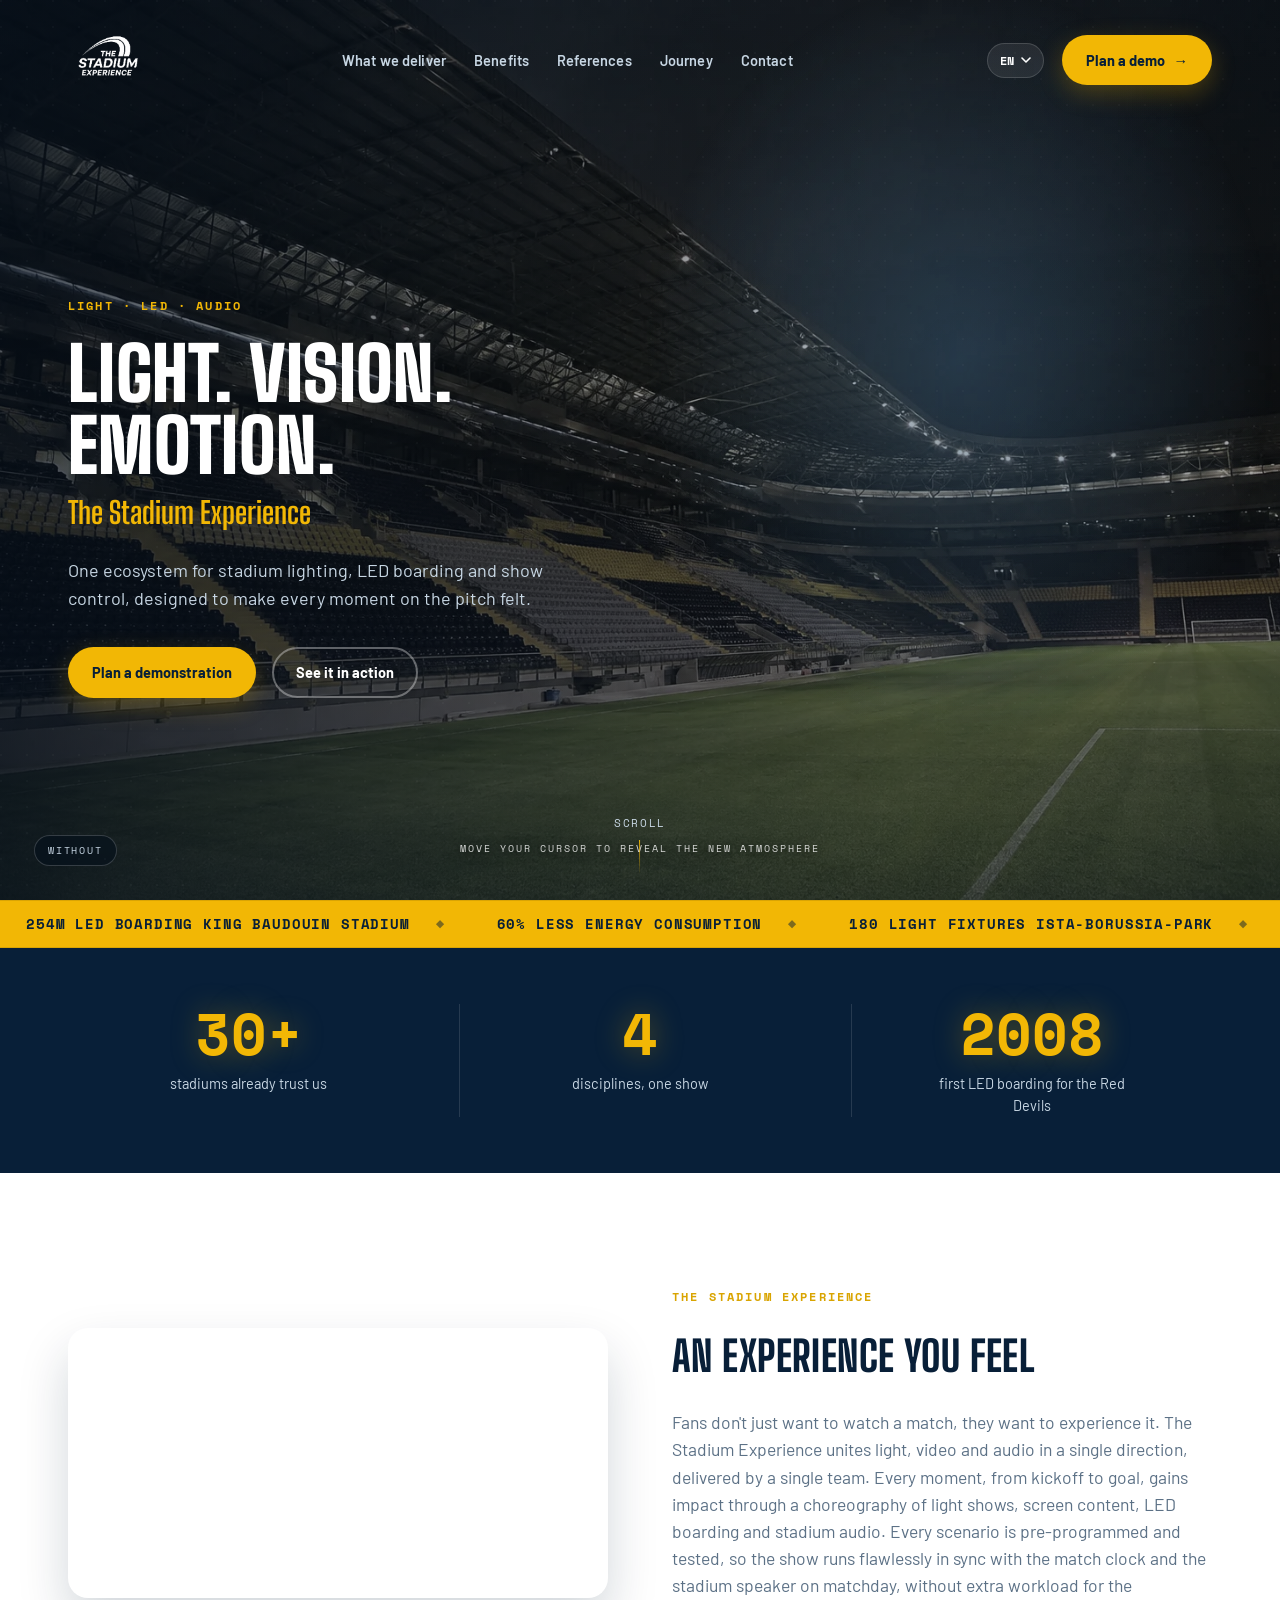
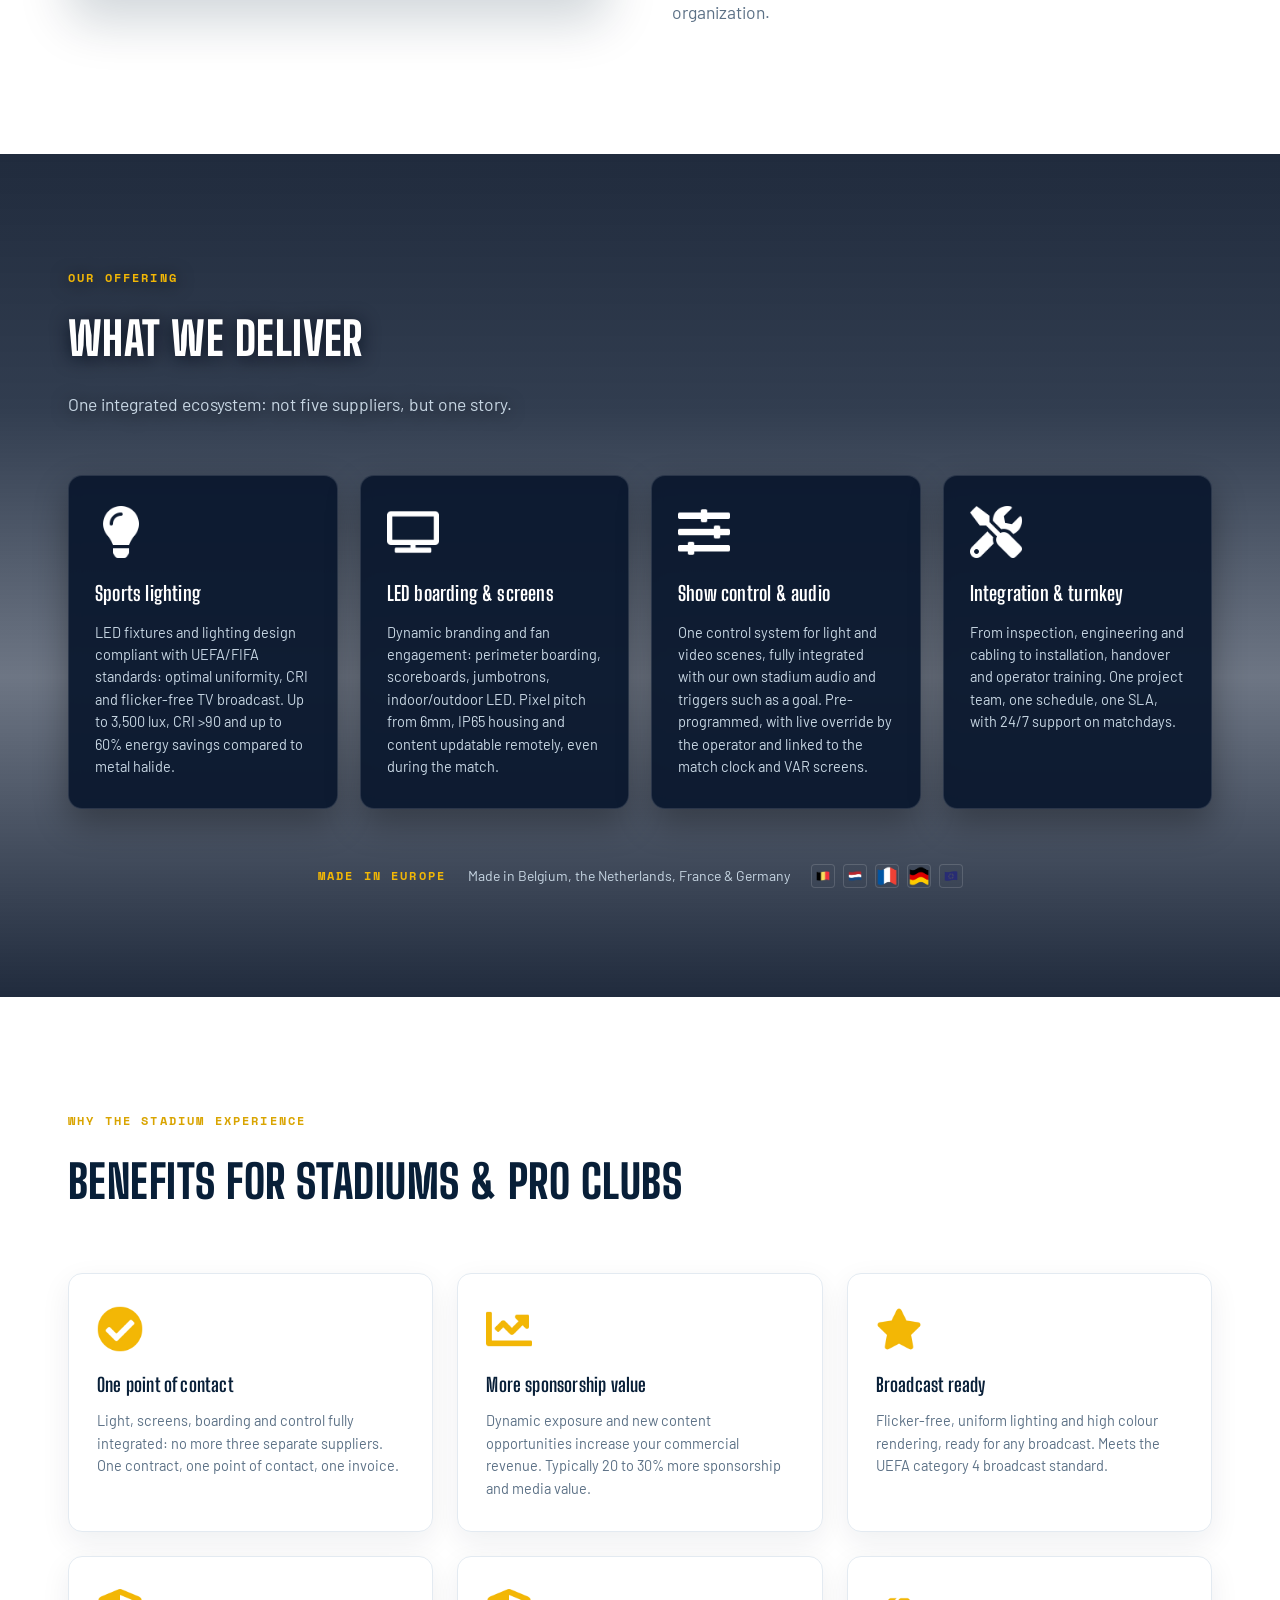
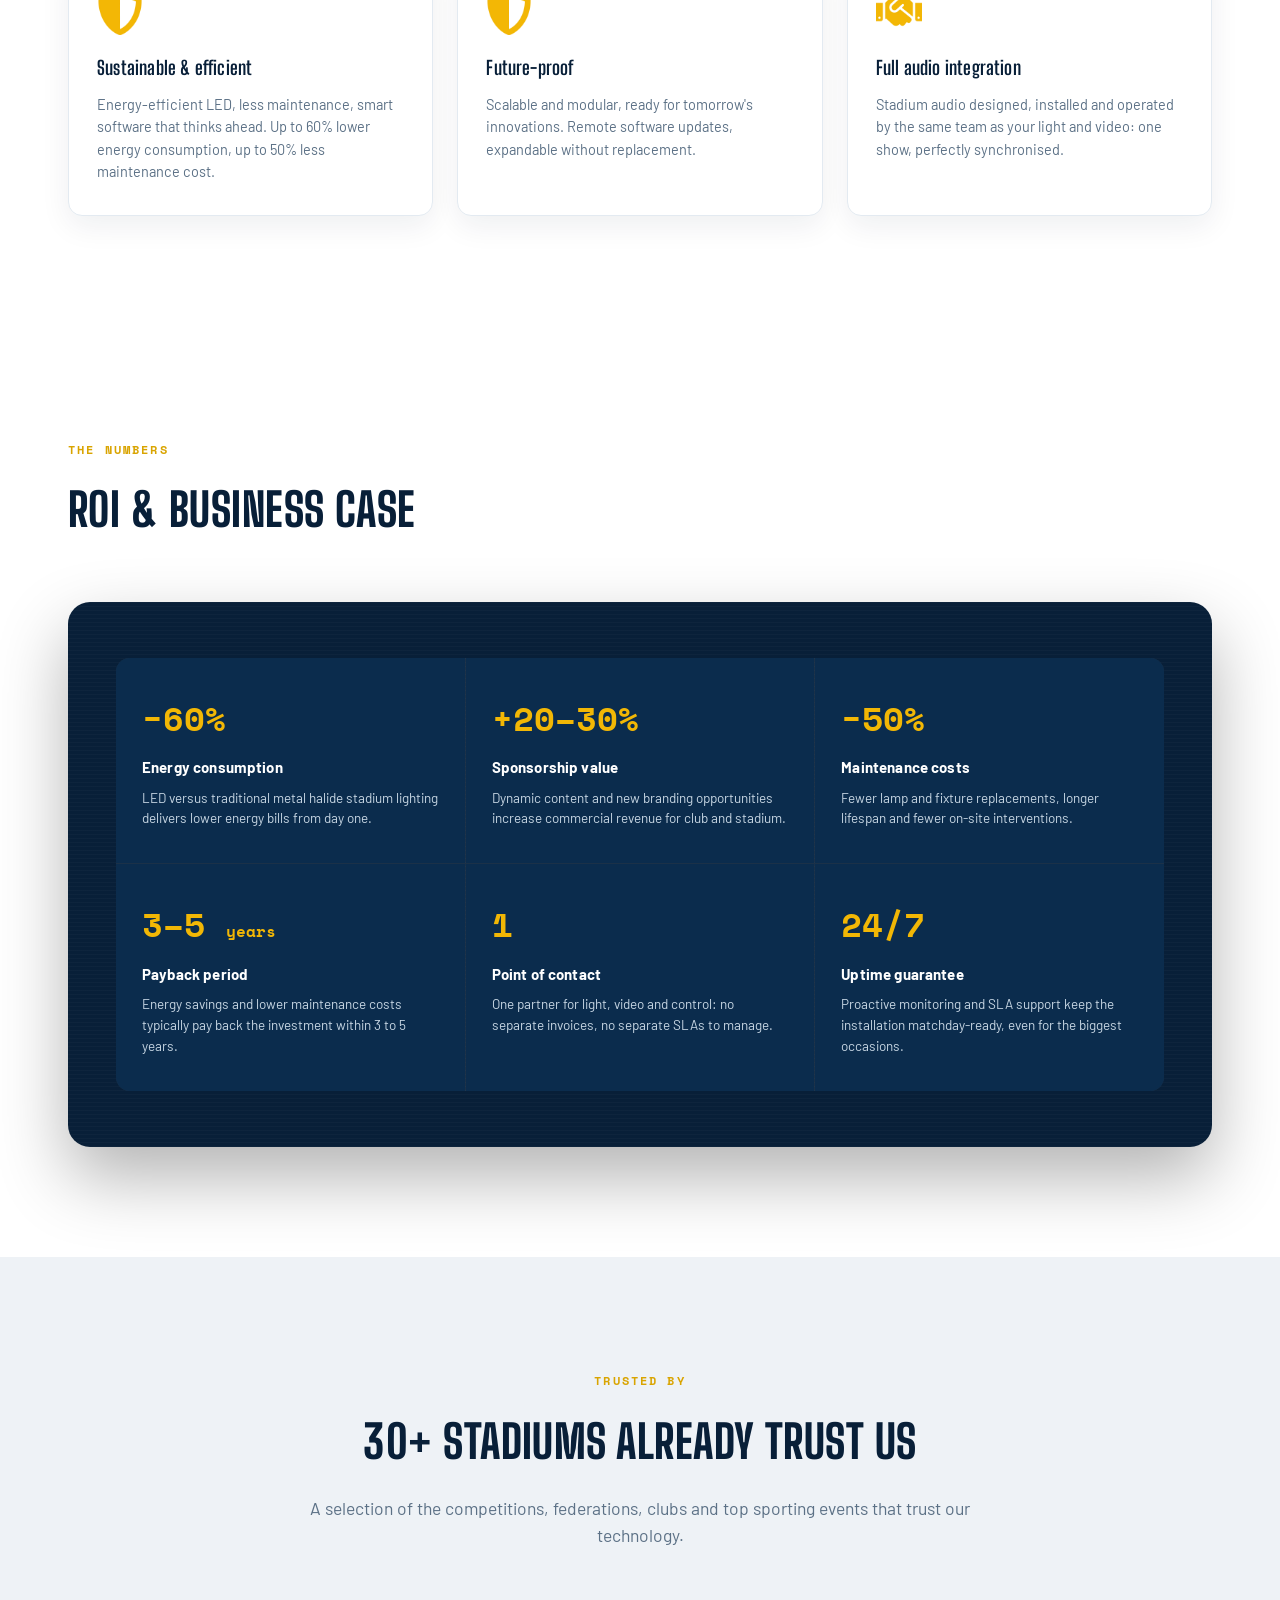
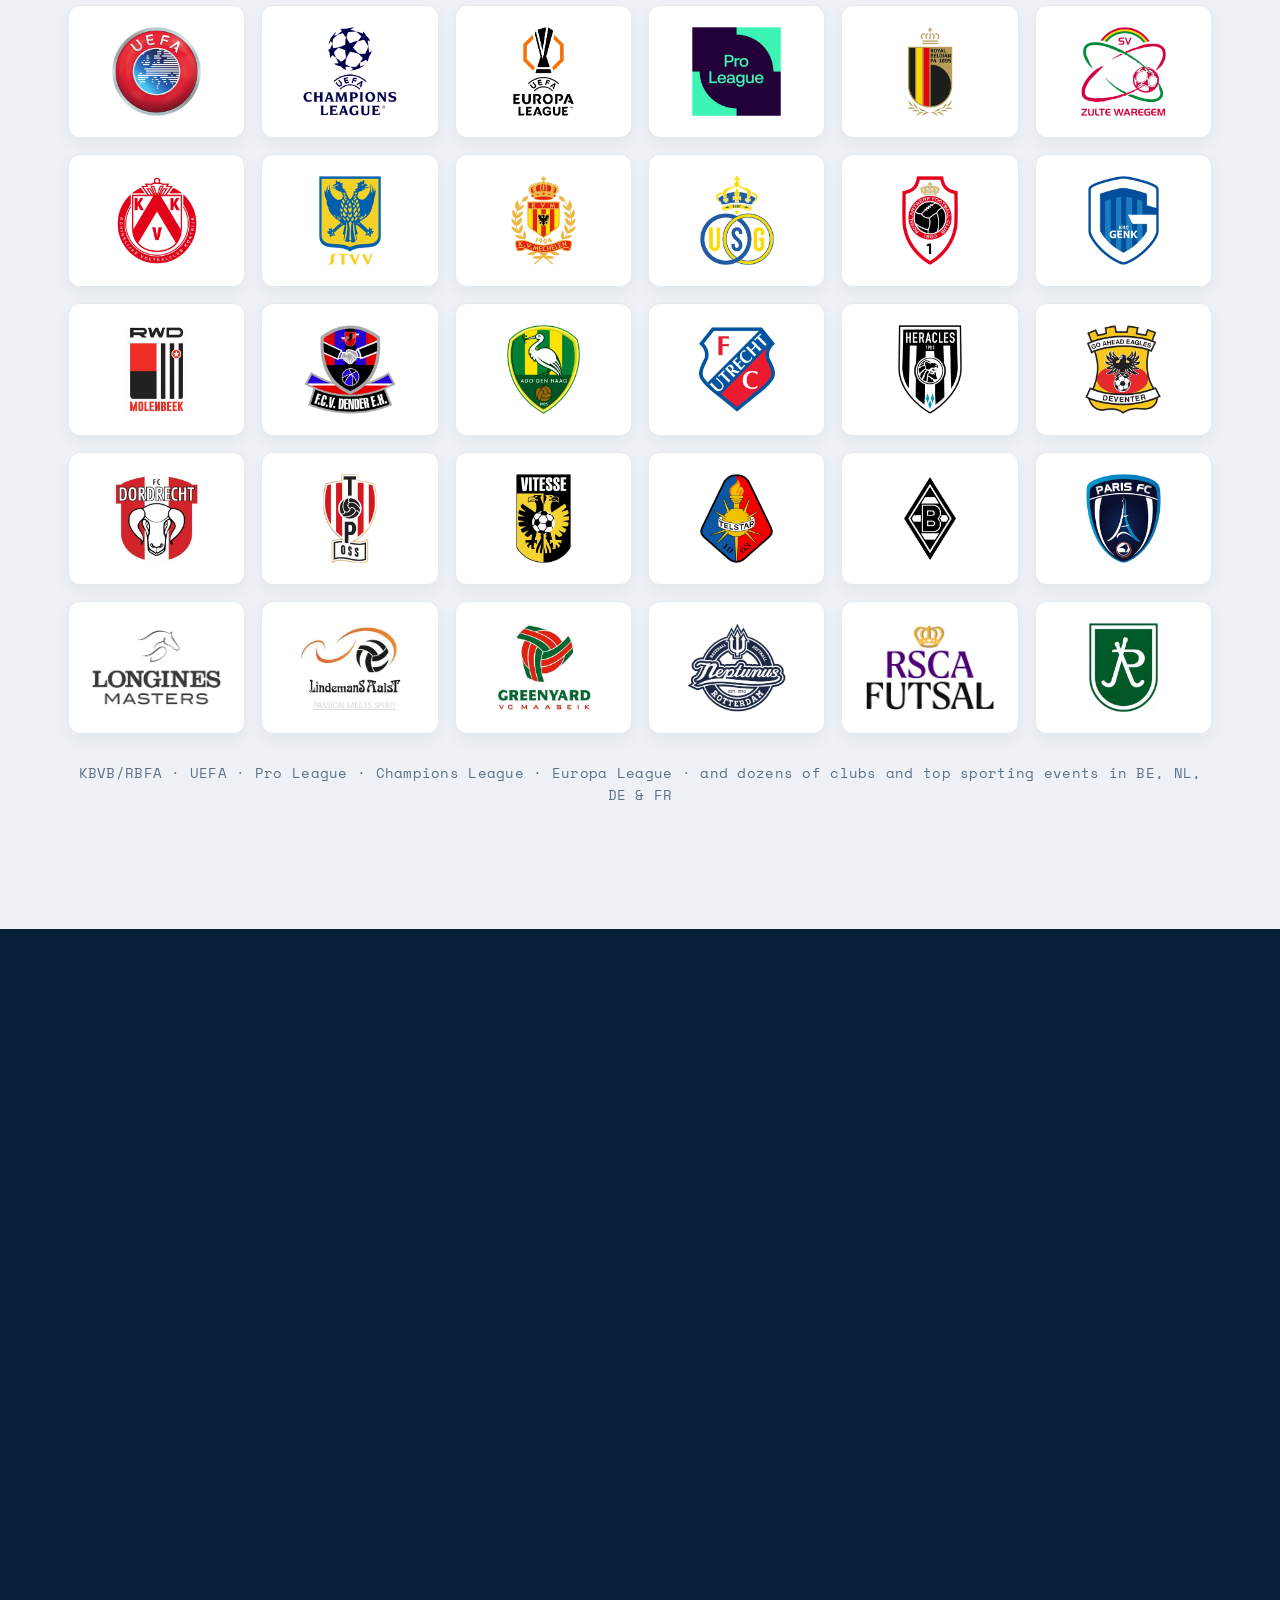
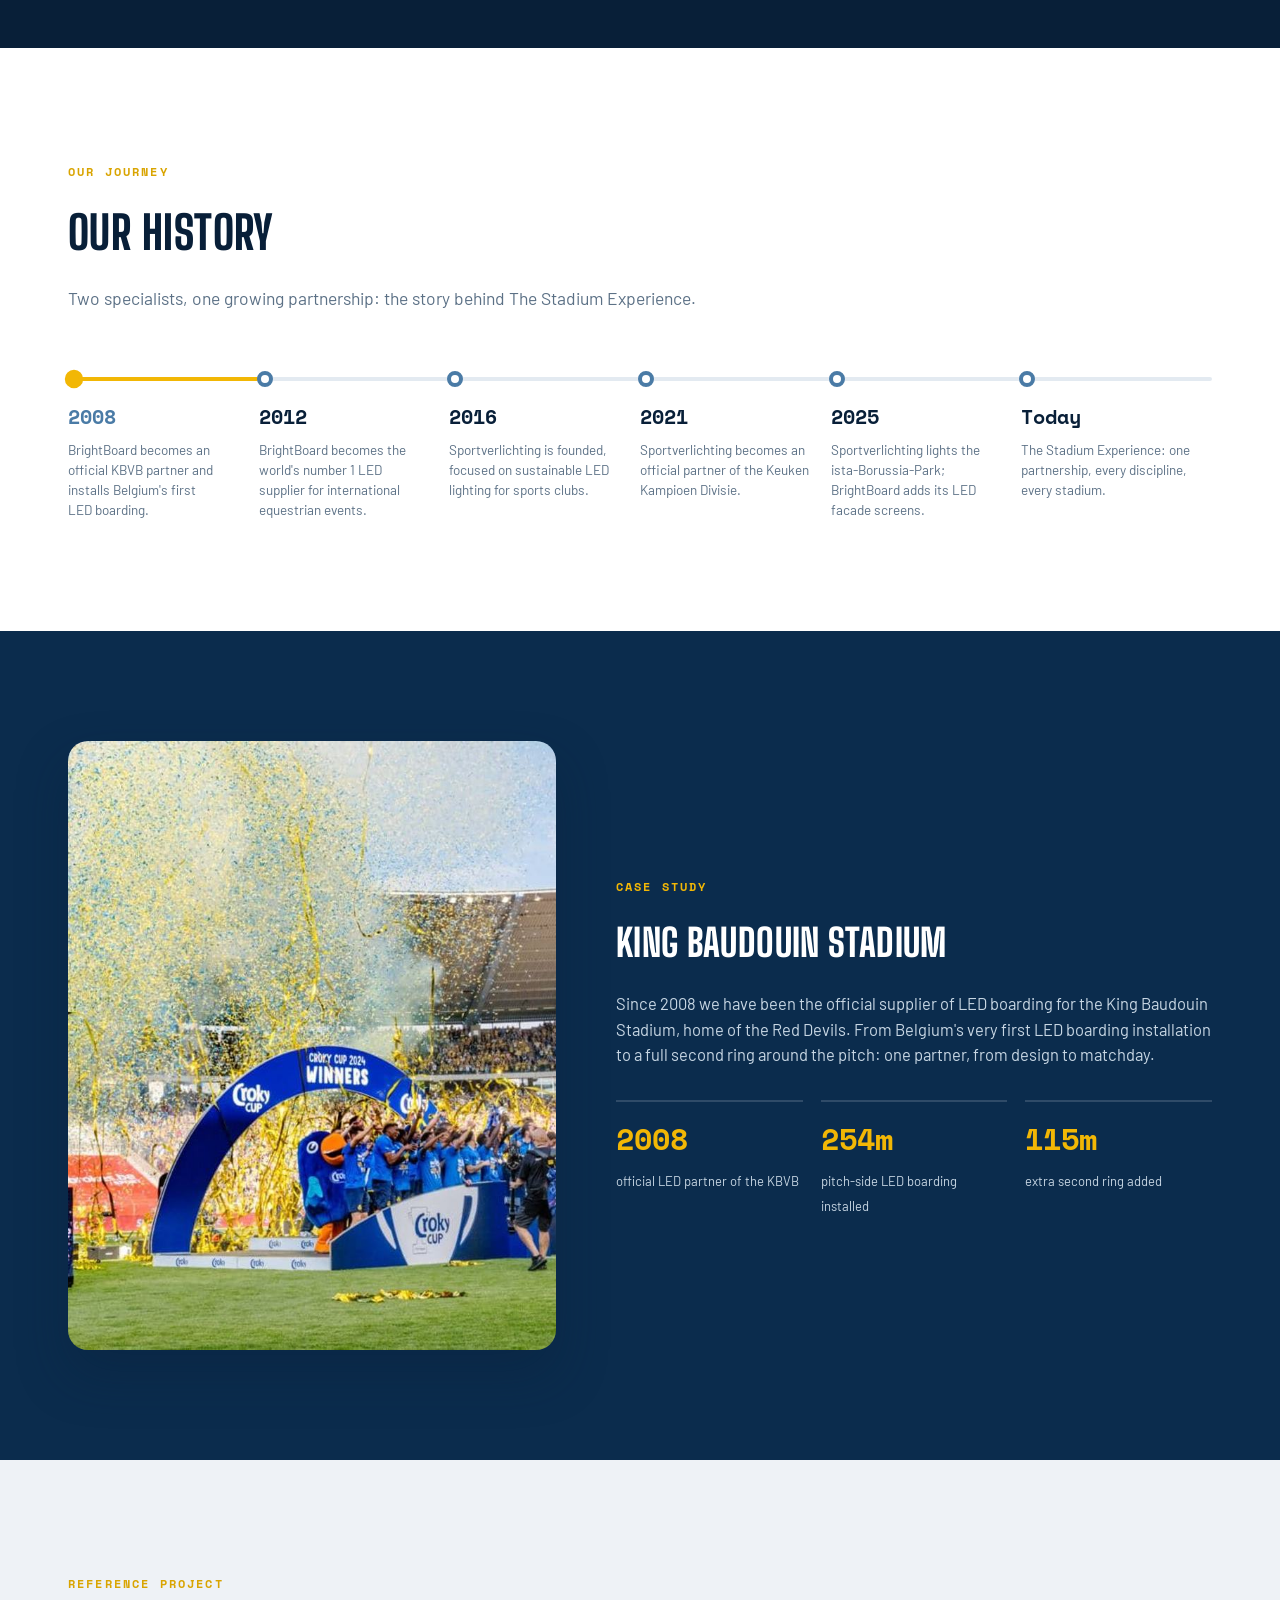
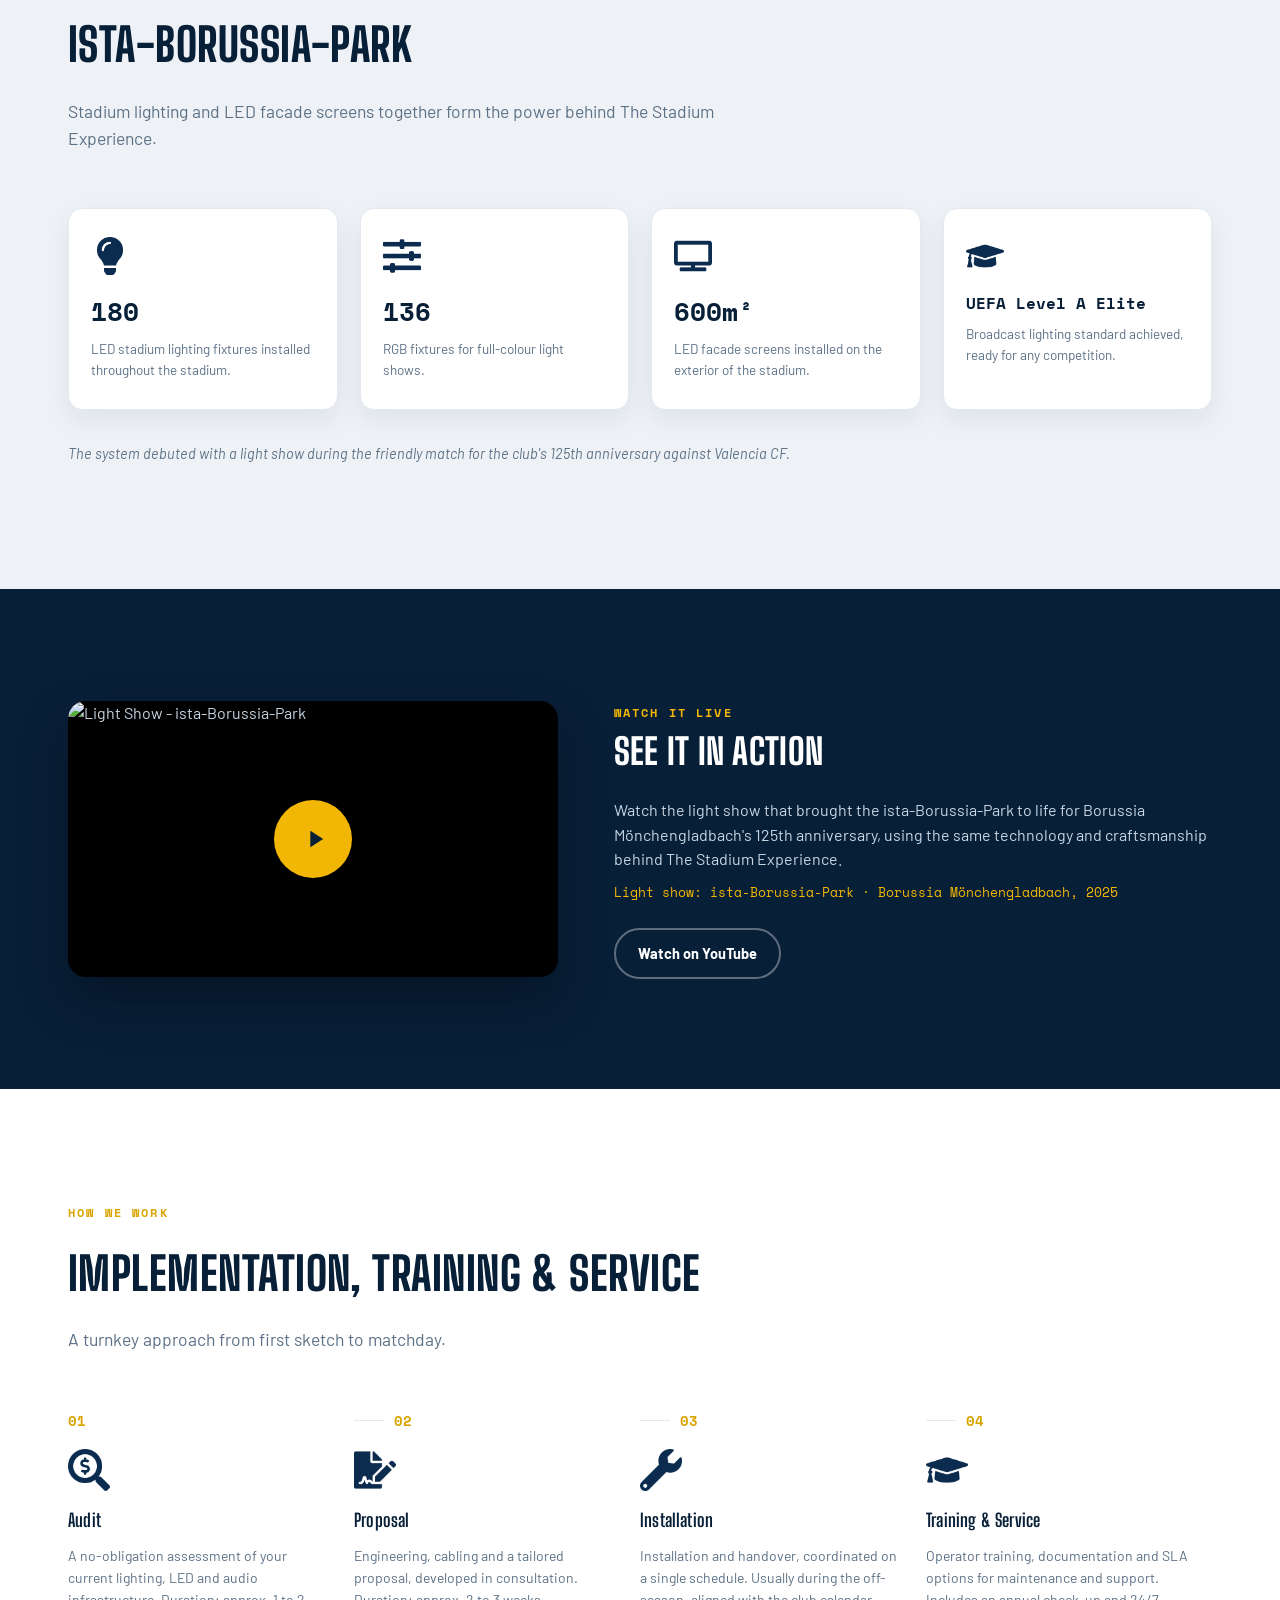
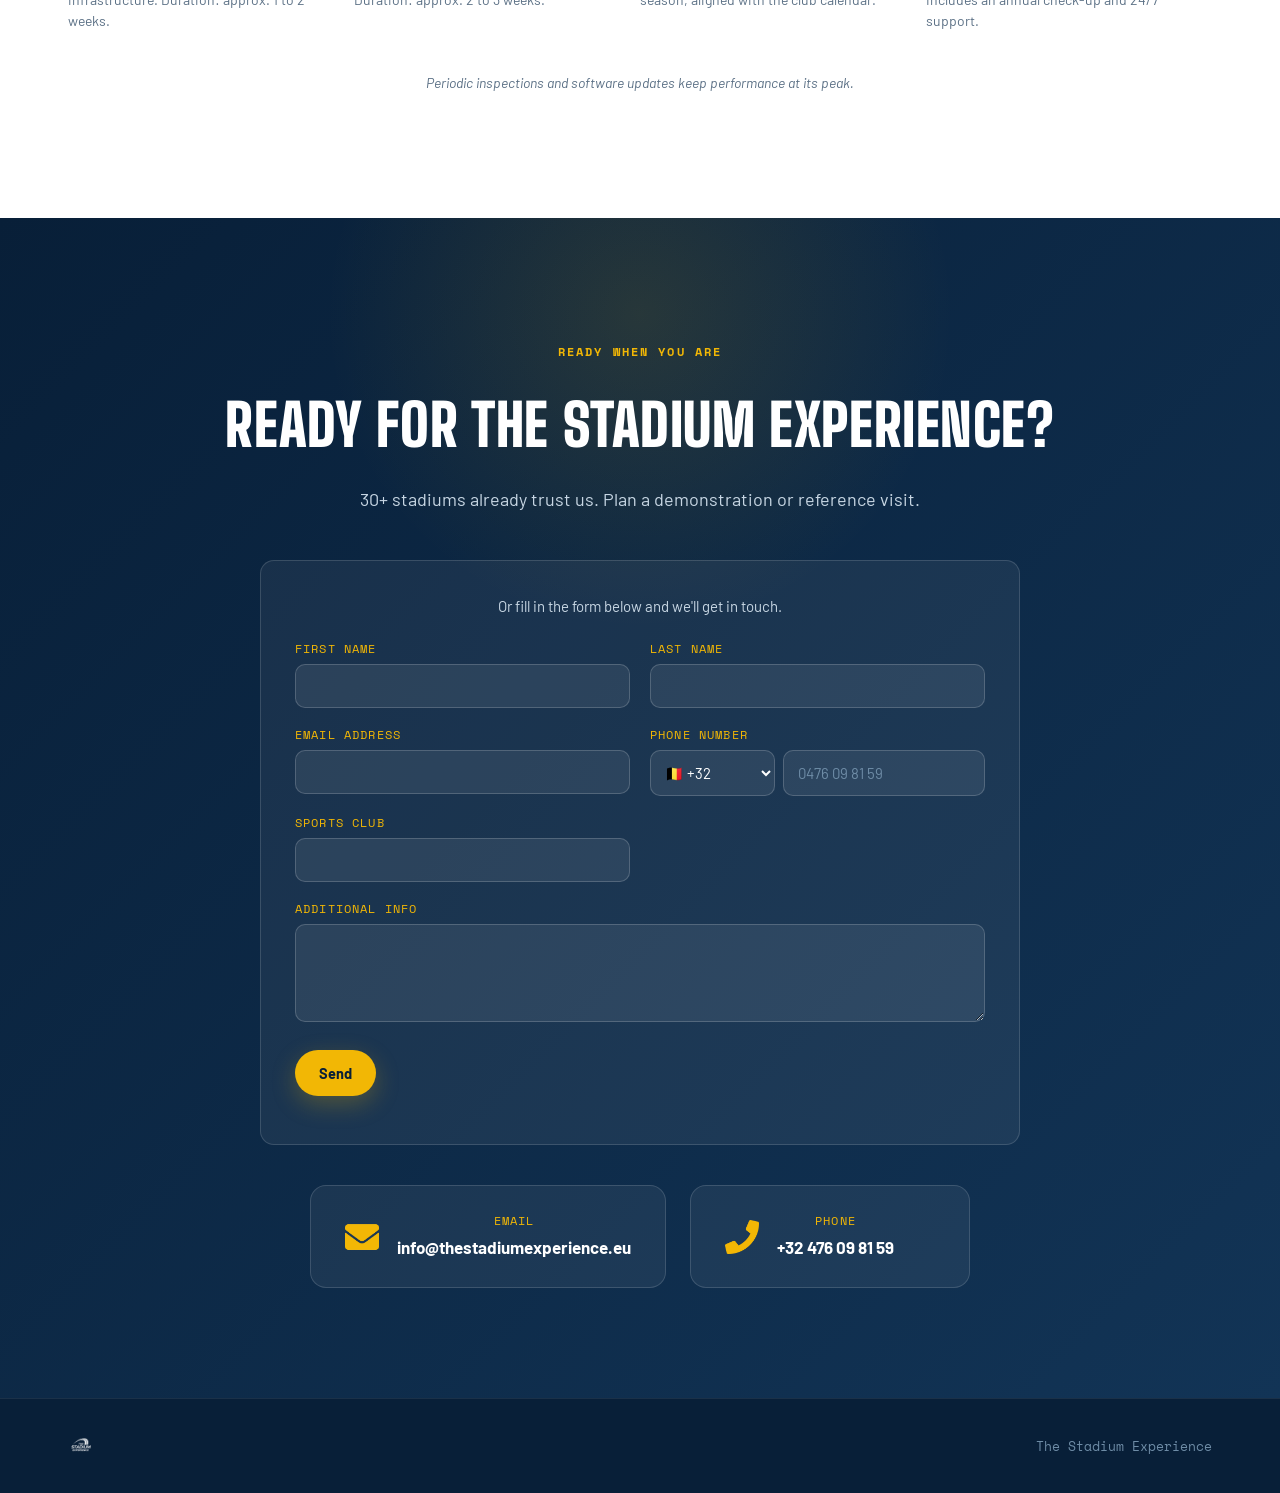
==== commit f2727b15: "Update print statement from 'Hello' to 'Goodbye'" ====
--- a/index.html
+++ b/index.html
@@ -775,6 +775,10 @@
 
 </head>
 <body>
+<!-- Google Tag Manager (noscript) -->
+<noscript><iframe src="https://www.googletagmanager.com/ns.html?id=GTM-NWTGJNN2"
+height="0" width="0" style="display:none;visibility:hidden"></iframe></noscript>
+<!-- End Google Tag Manager (noscript) -->
 
 <!-- ============ HEADER ============ -->
 <header id="site-header">
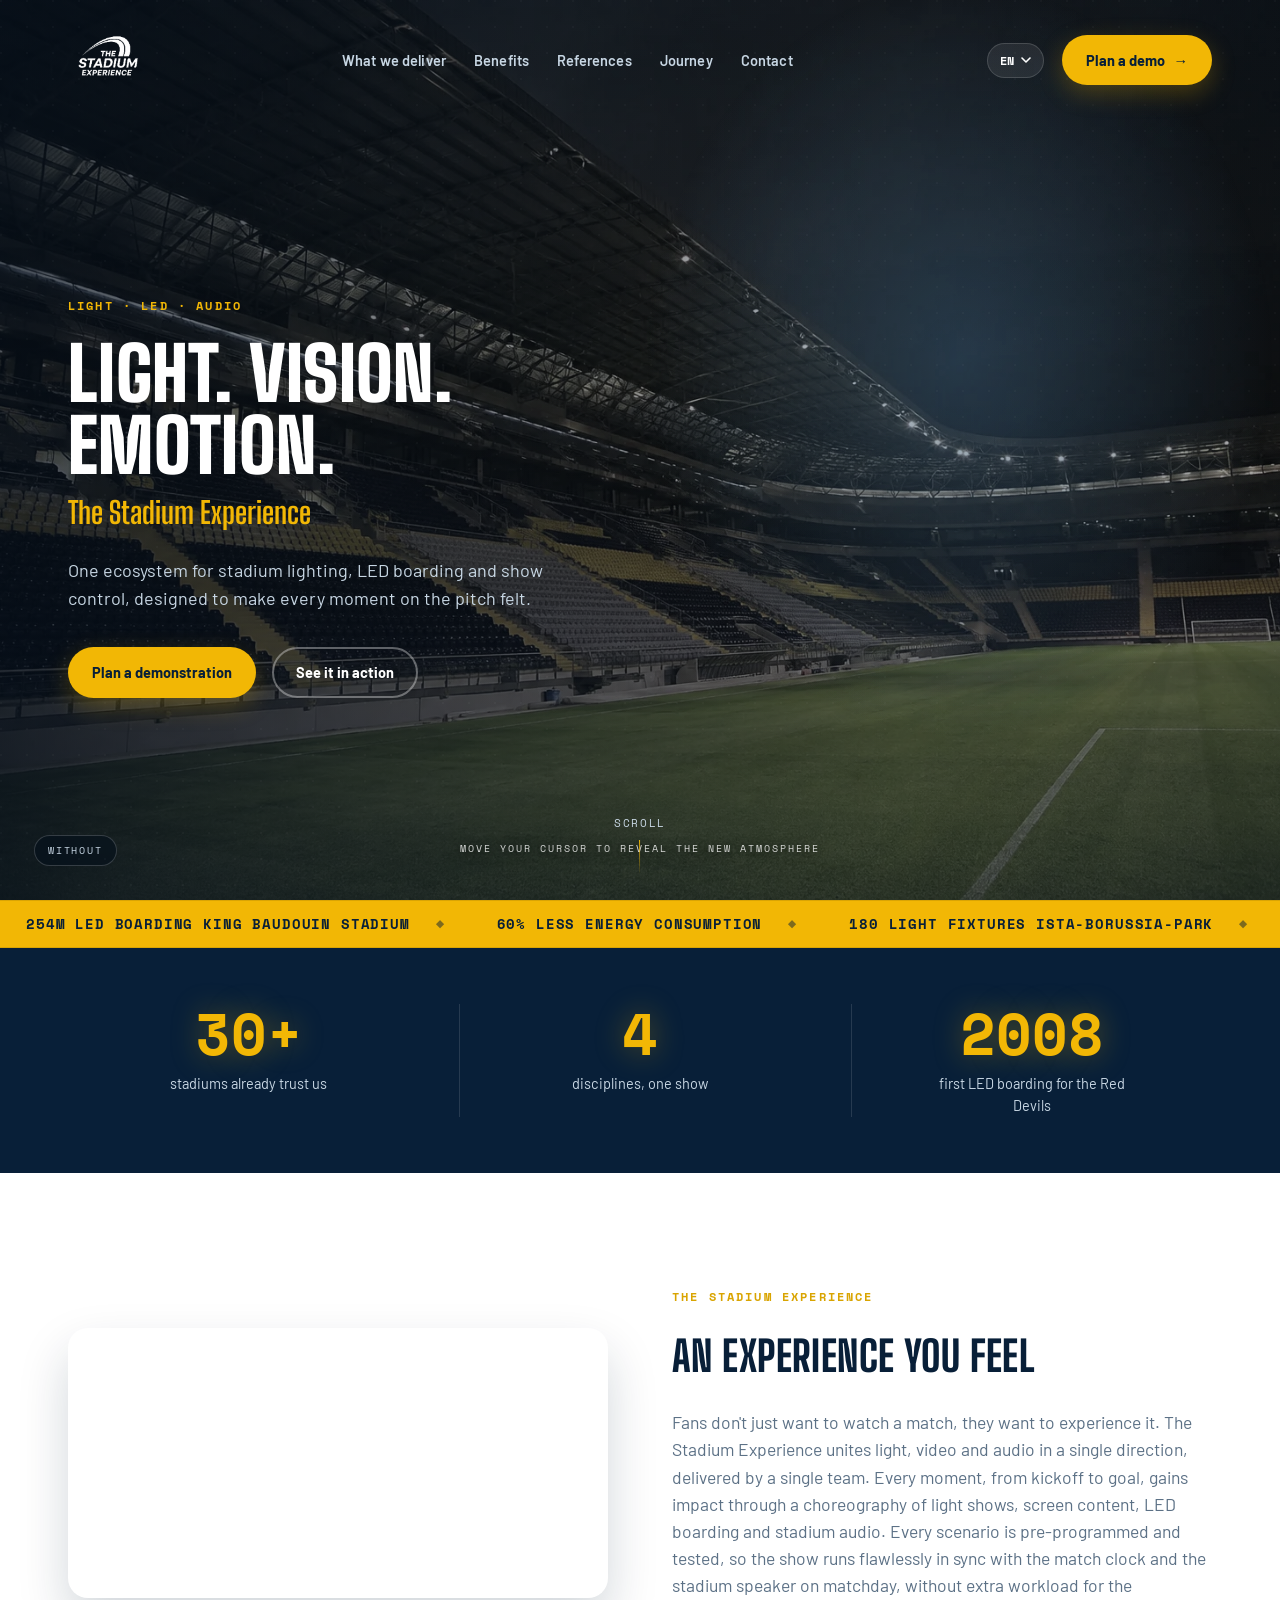
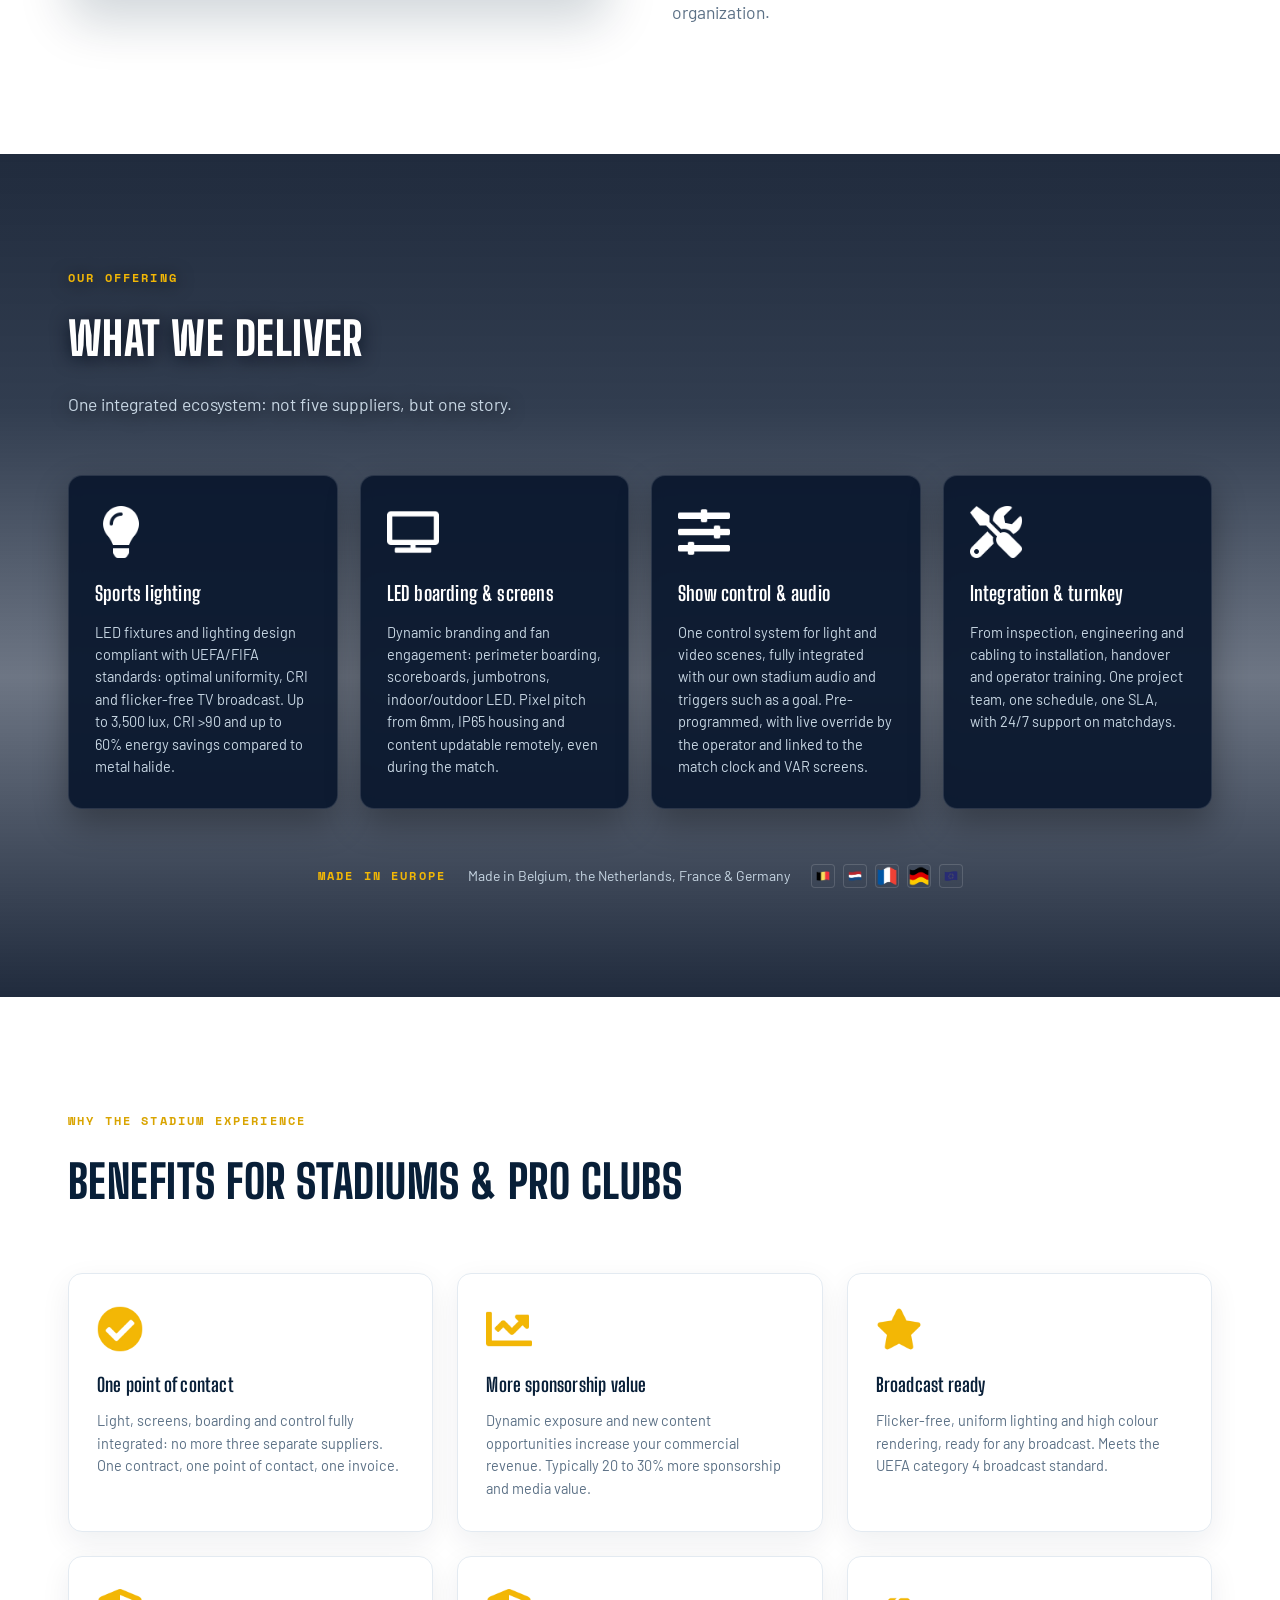
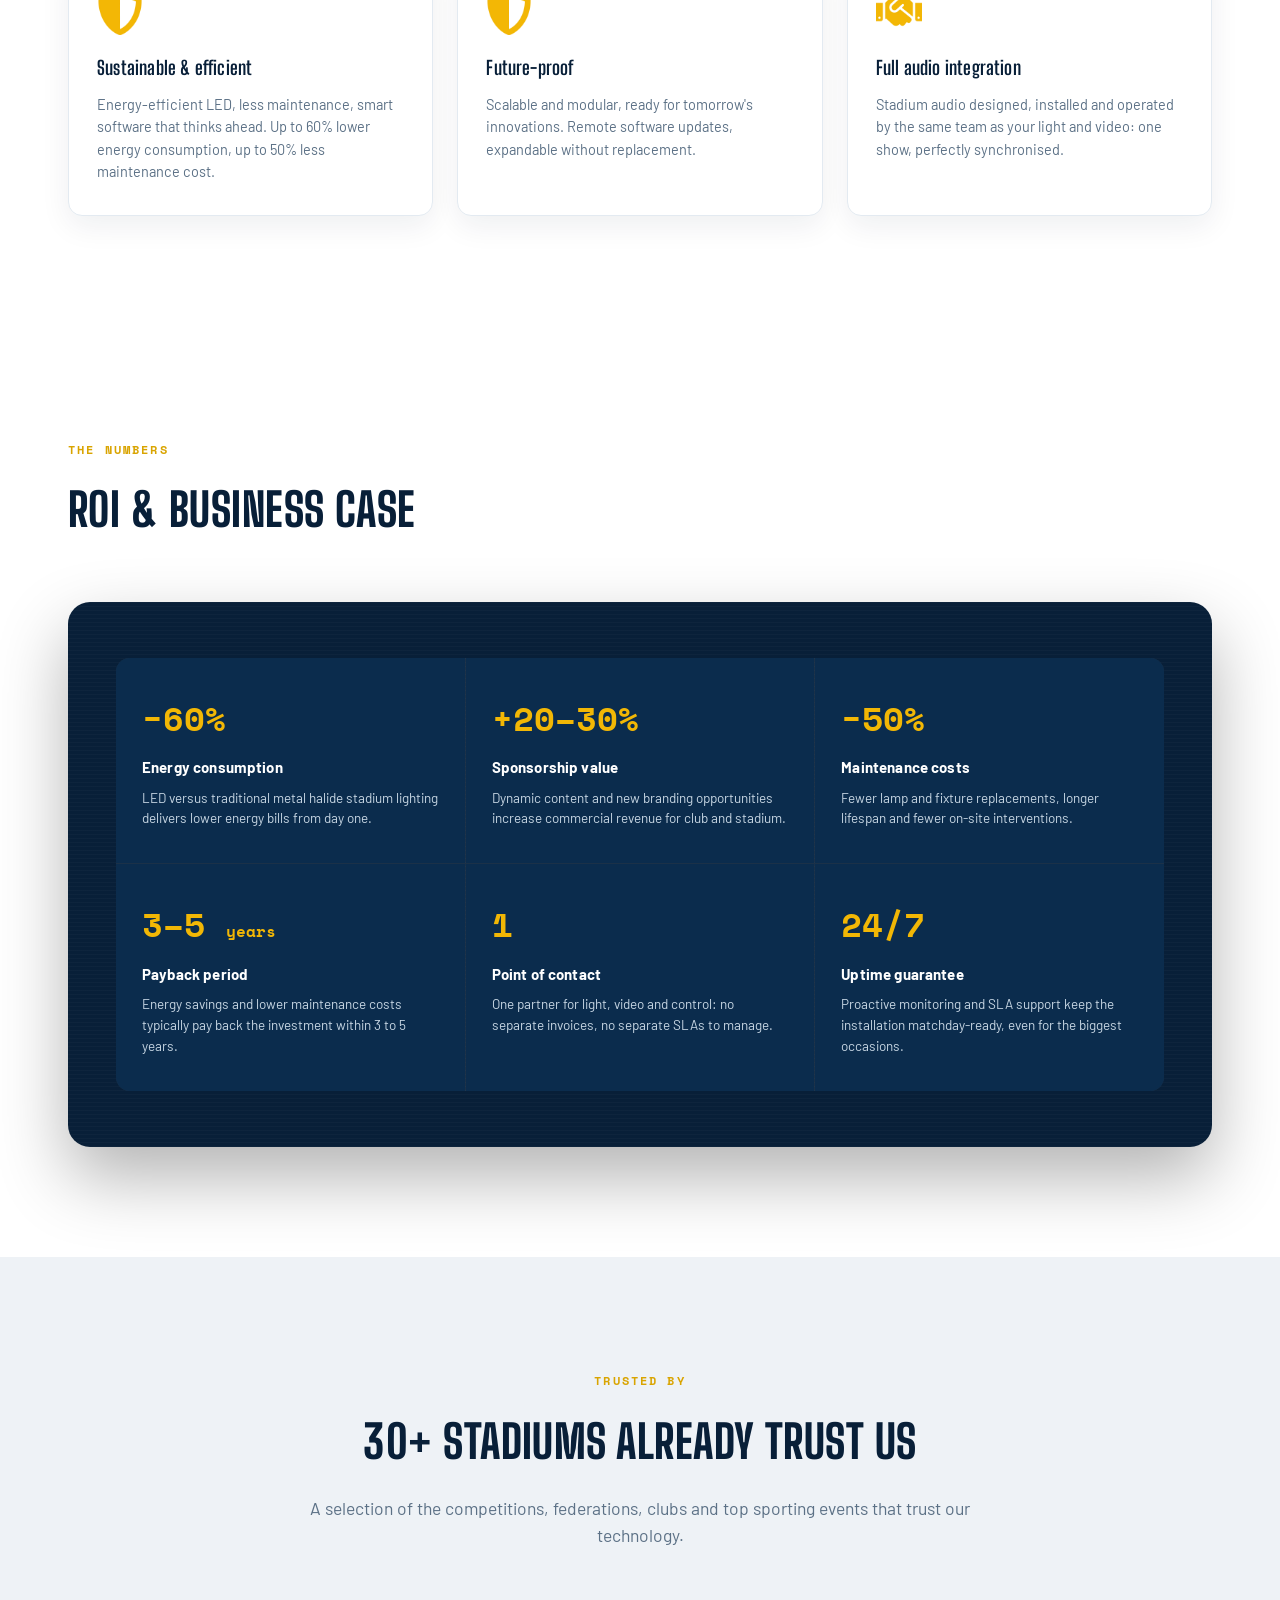
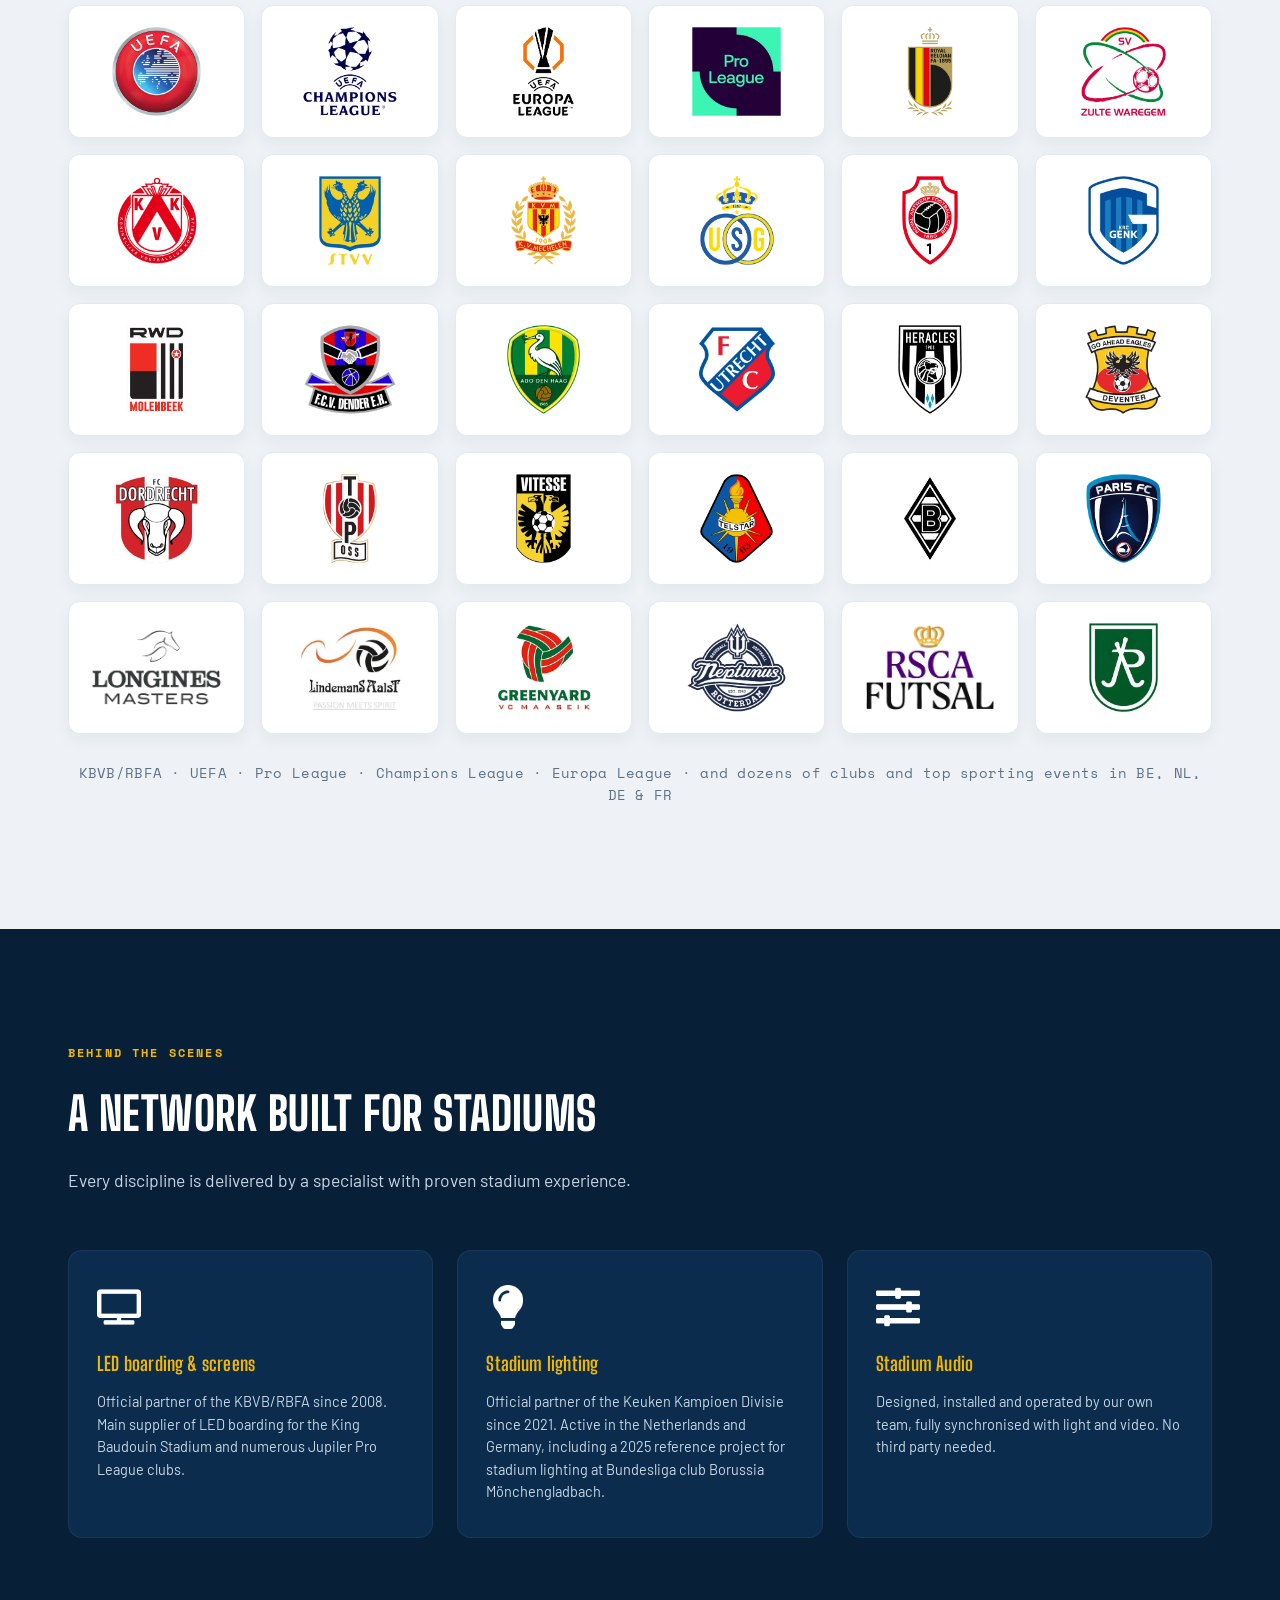
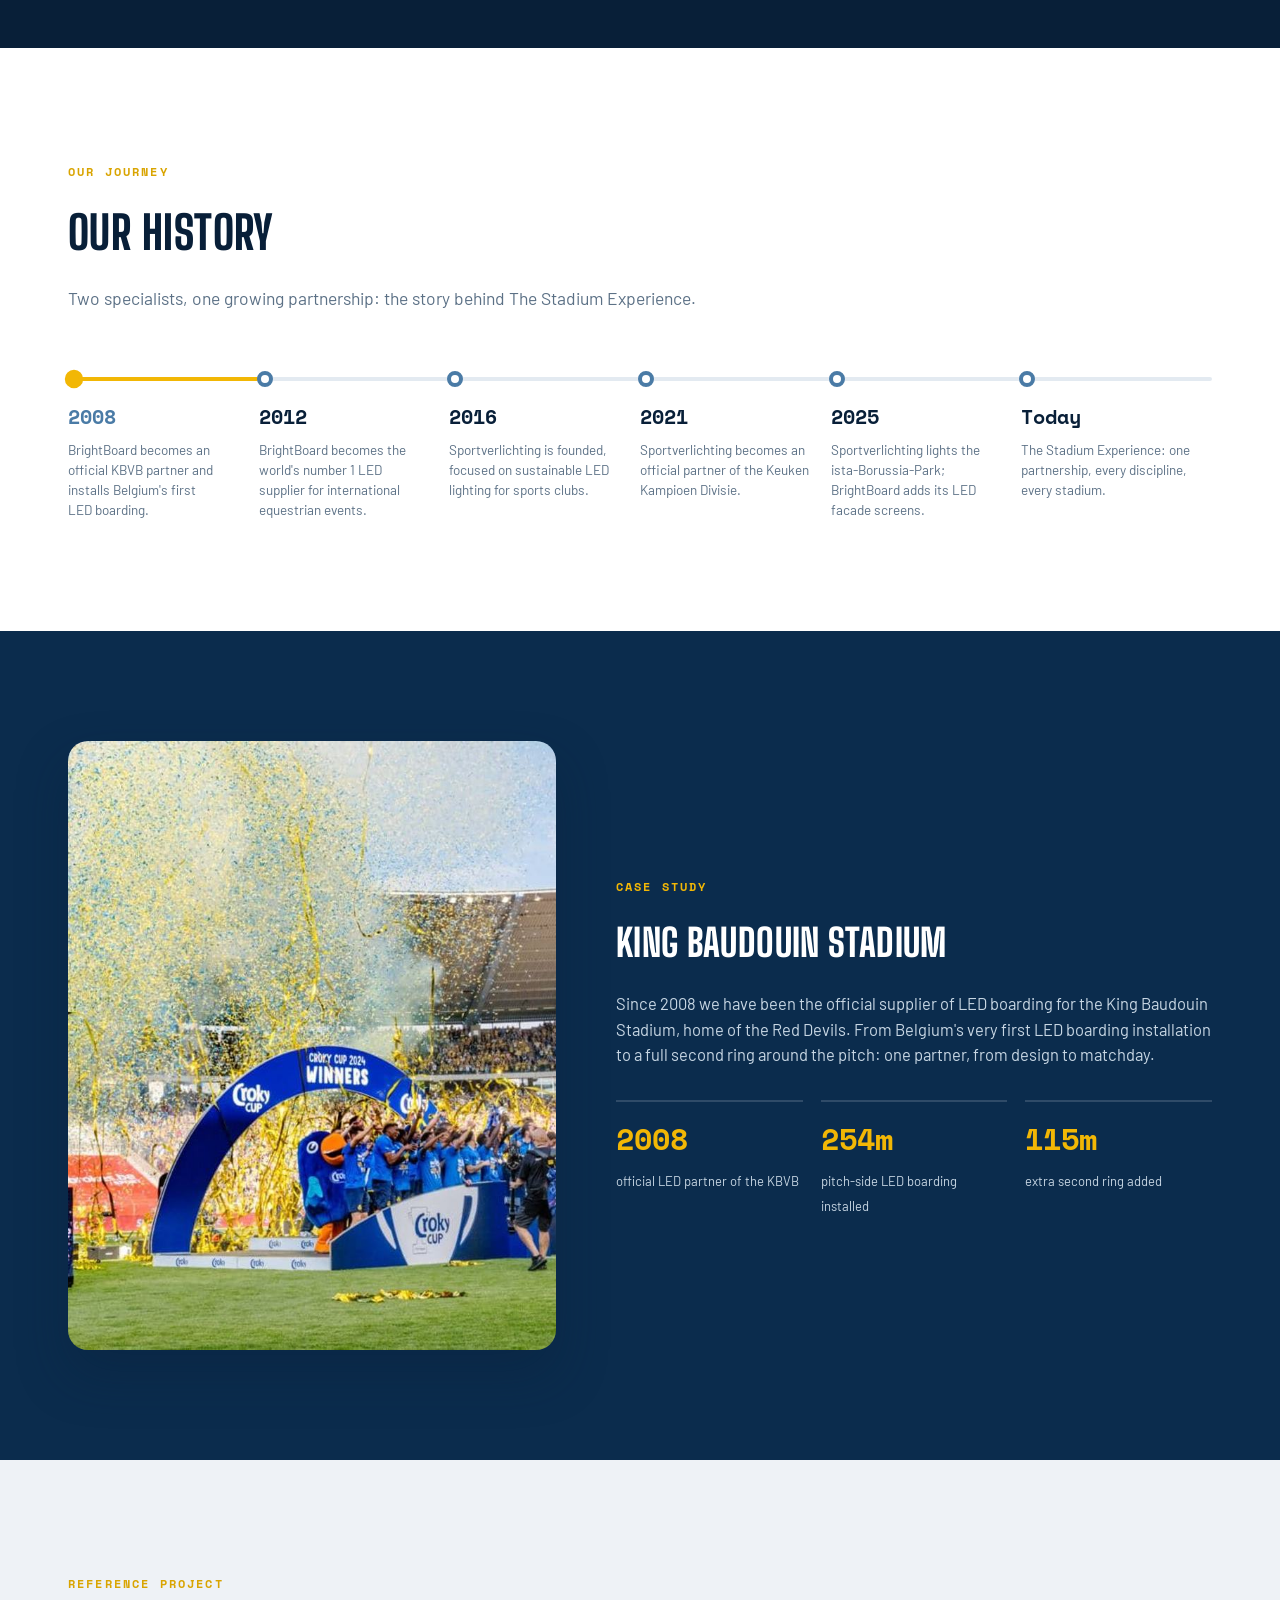
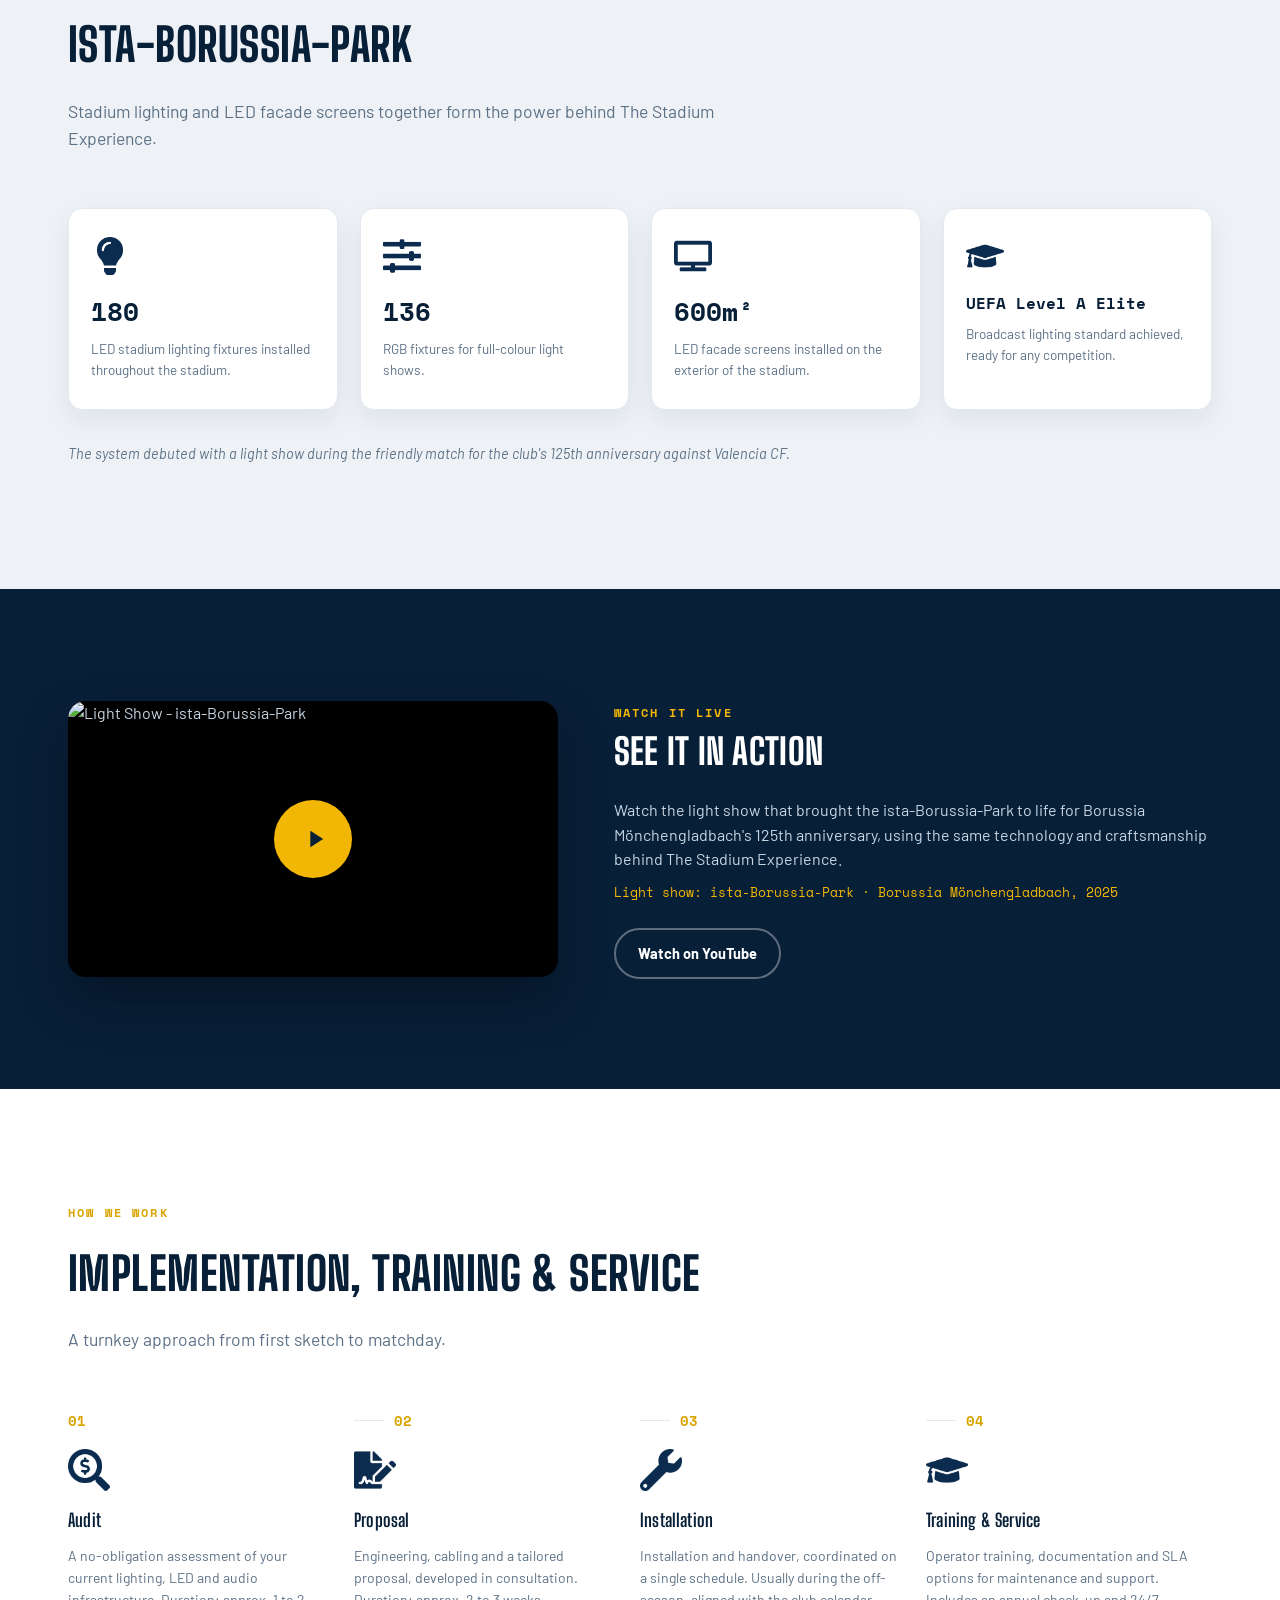
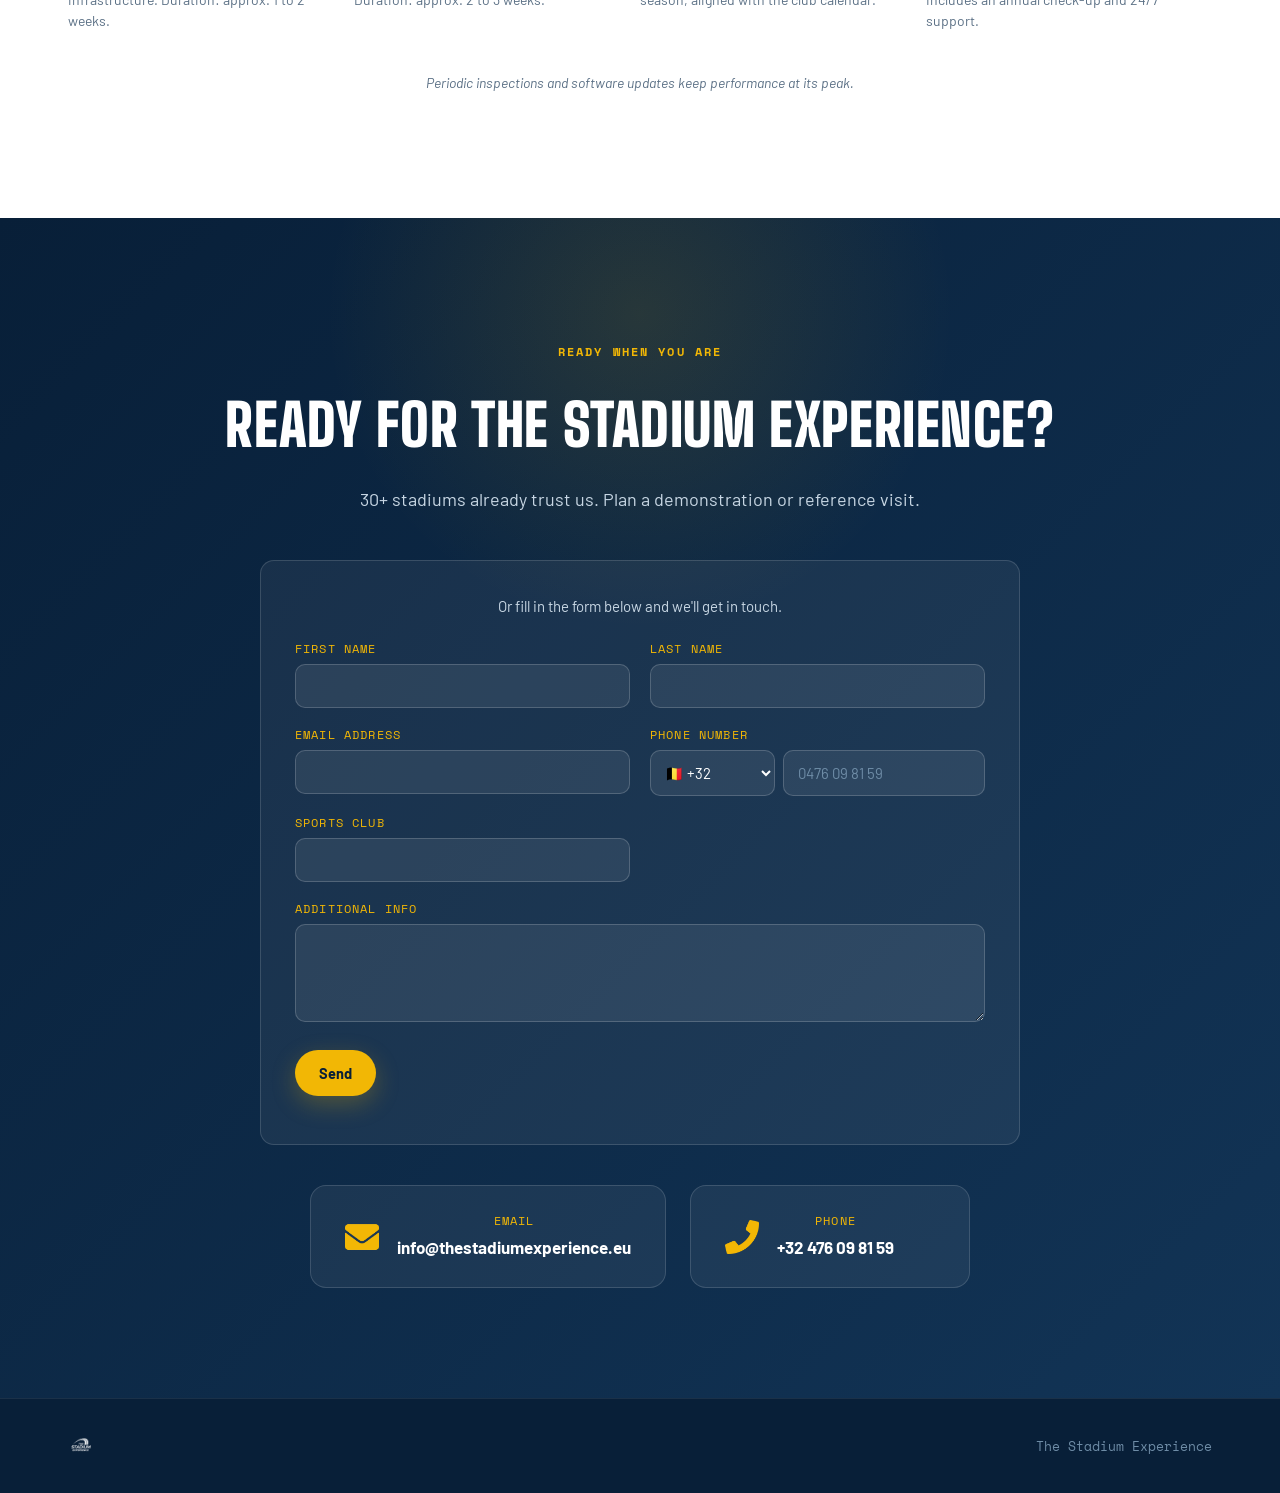
==== commit 5c7f6a9f: "Update print statement from 'Hello' to 'Goodbye'" ====
--- a/index.html
+++ b/index.html
@@ -832,7 +832,7 @@
   <div class="hero-ba" id="hero-ba" aria-hidden="true">
     <img class="hero-ba-img hero-ba-before" id="hero-ba-before" src="assets/hero-before.webp" alt="">
     <canvas class="hero-ba-canvas" id="hero-ba-canvas"></canvas>
-    <img class="hero-ba-src" id="hero-ba-after" src="assets/hero-after.webp" alt="">
+    <img class="hero-ba-src" id="hero-ba-after" src="assets/ChatGPT Image 11 sep 2026, 09_26_22" alt="">
     <div class="hero-ba-scrim"></div>
     <span class="hero-ba-tag hero-ba-tag-before" data-i18n="ba_before">ZONDER</span>
     <span class="hero-ba-tag hero-ba-tag-after" id="hero-ba-tag-after" data-i18n="ba_after">MET THE STADIUM EXPERIENCE</span>
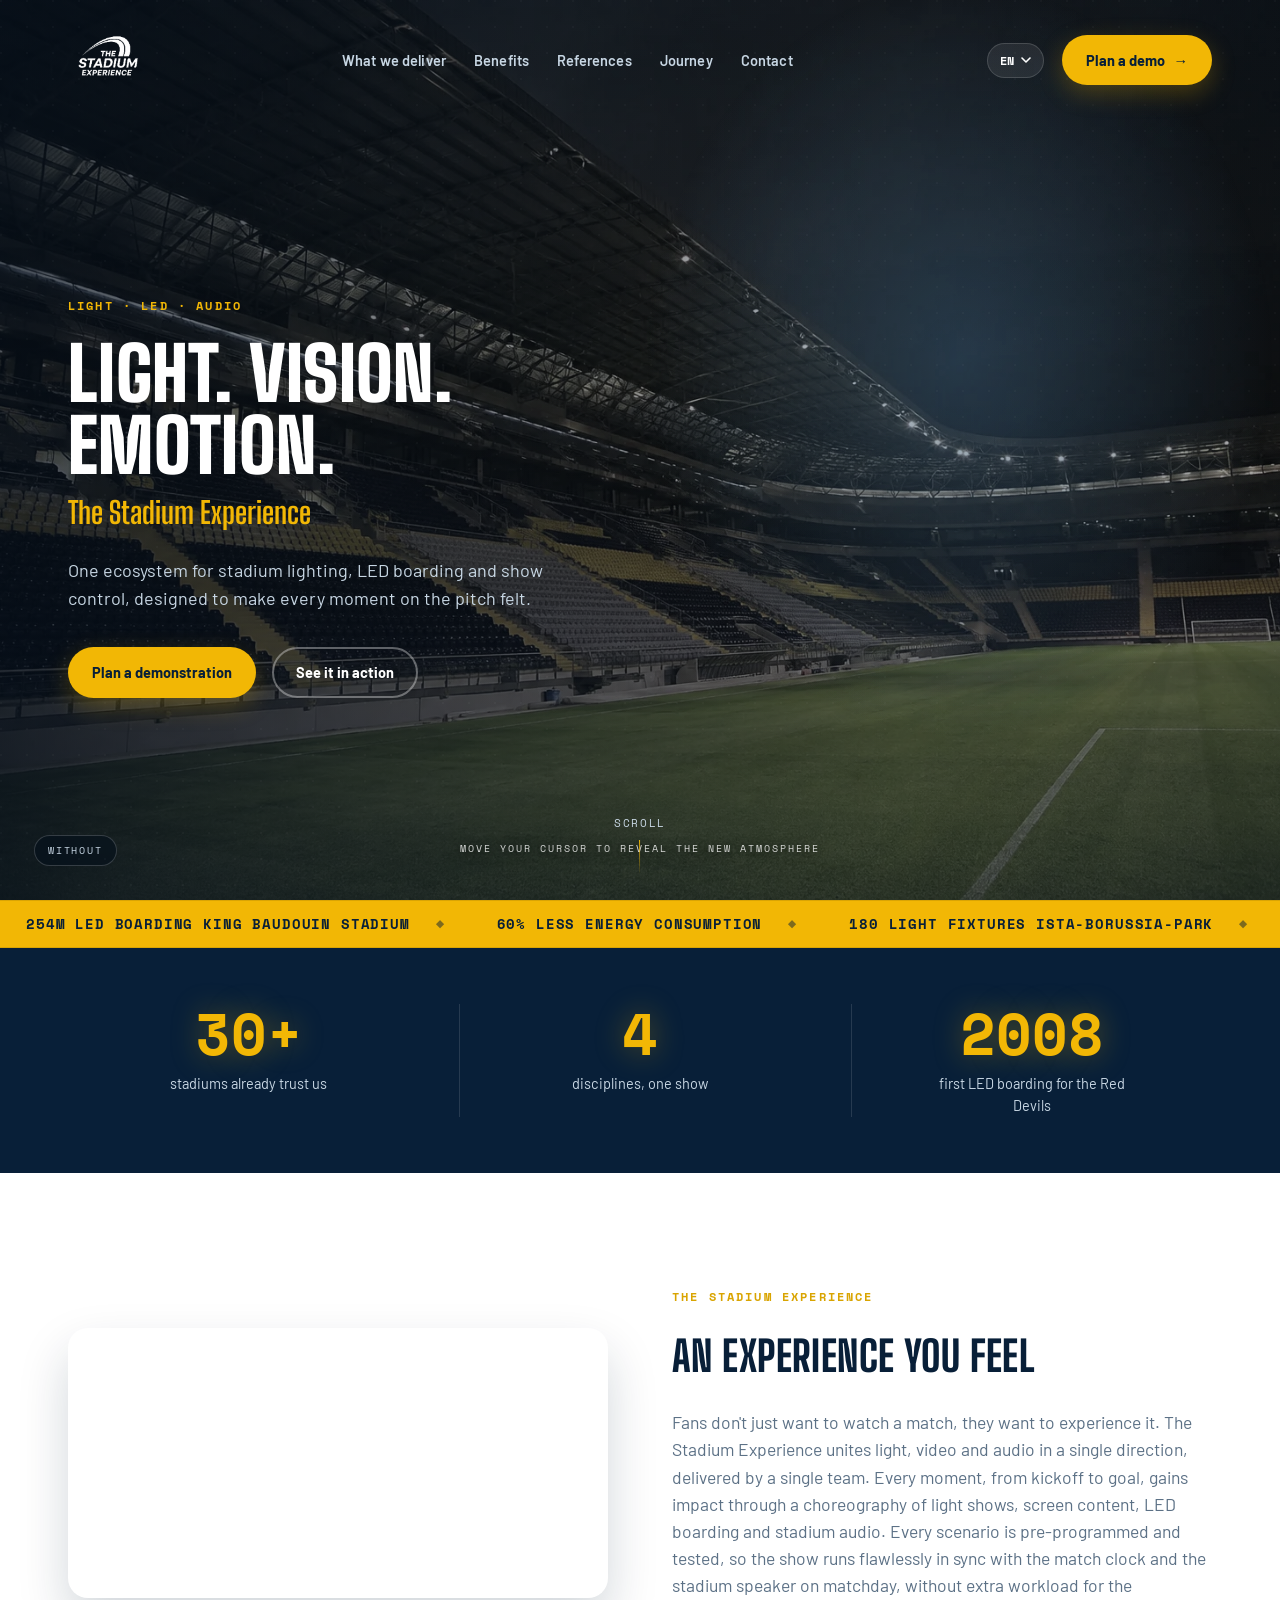
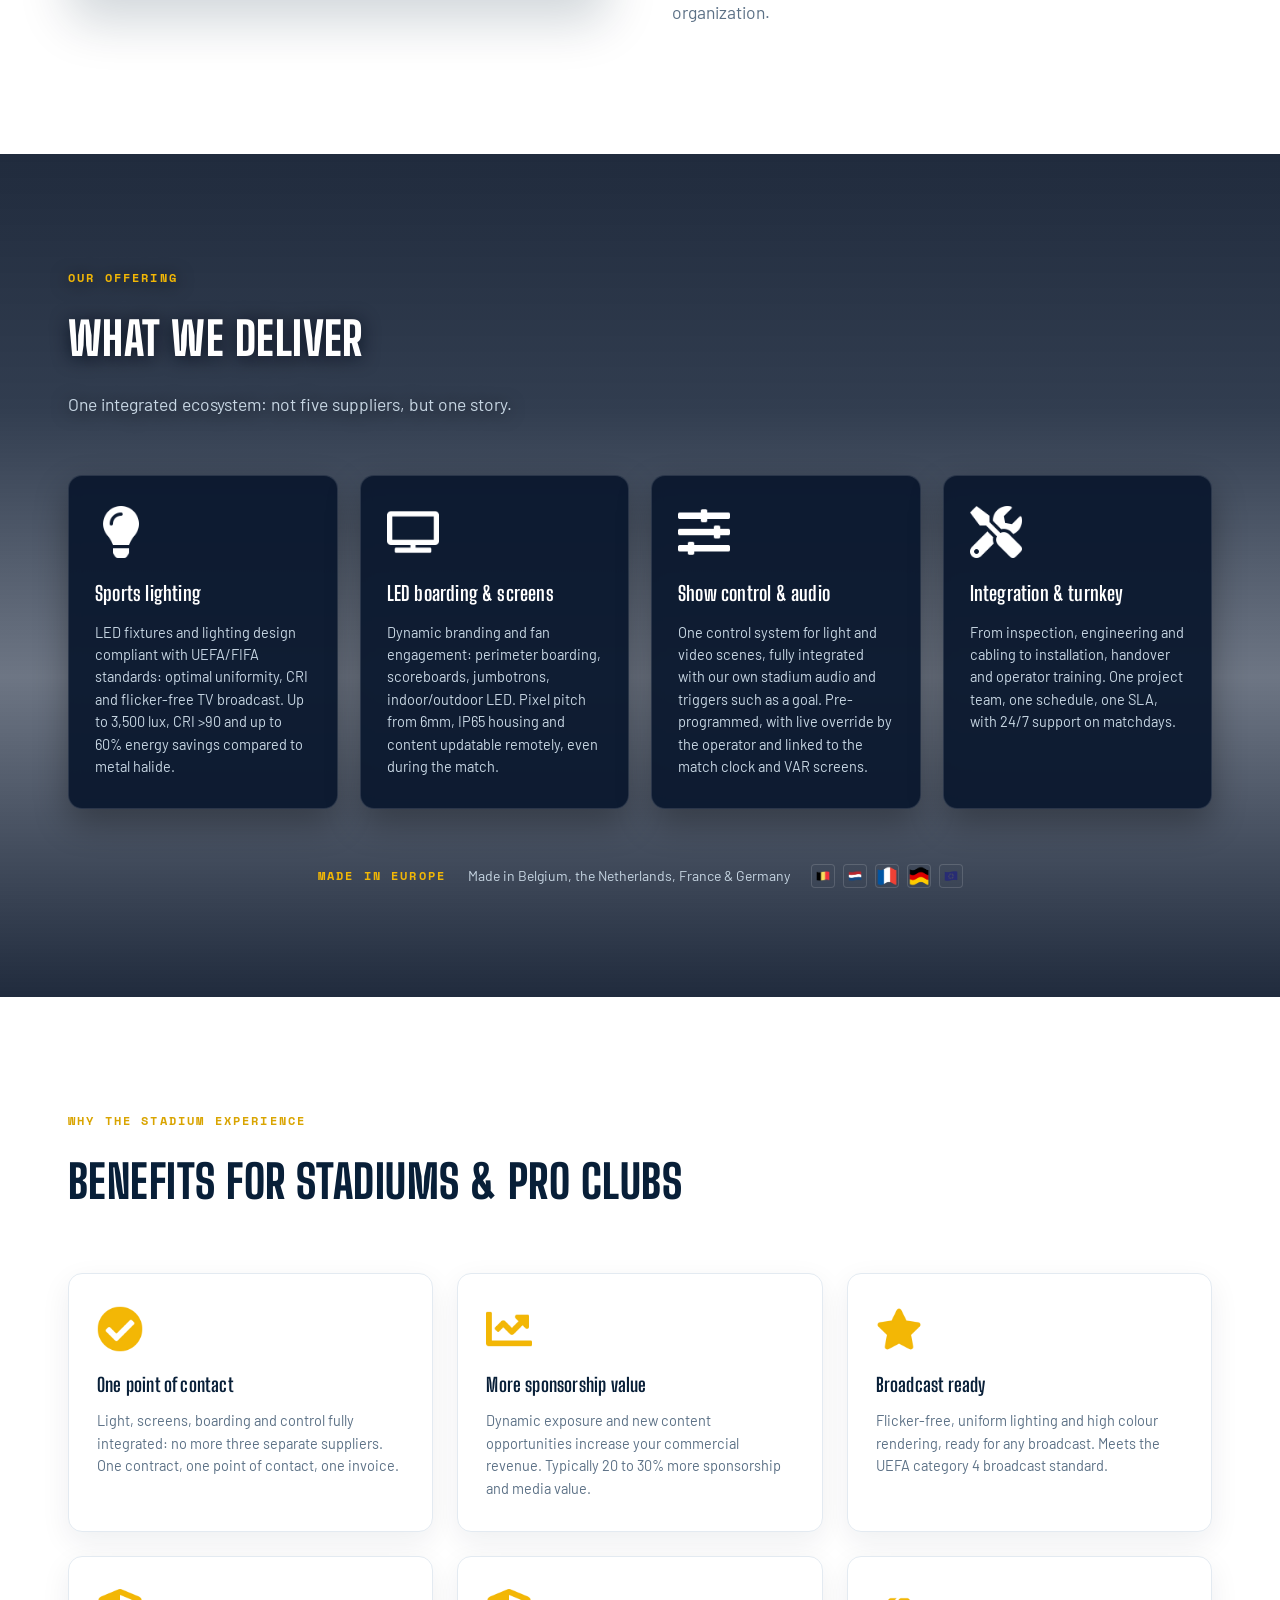
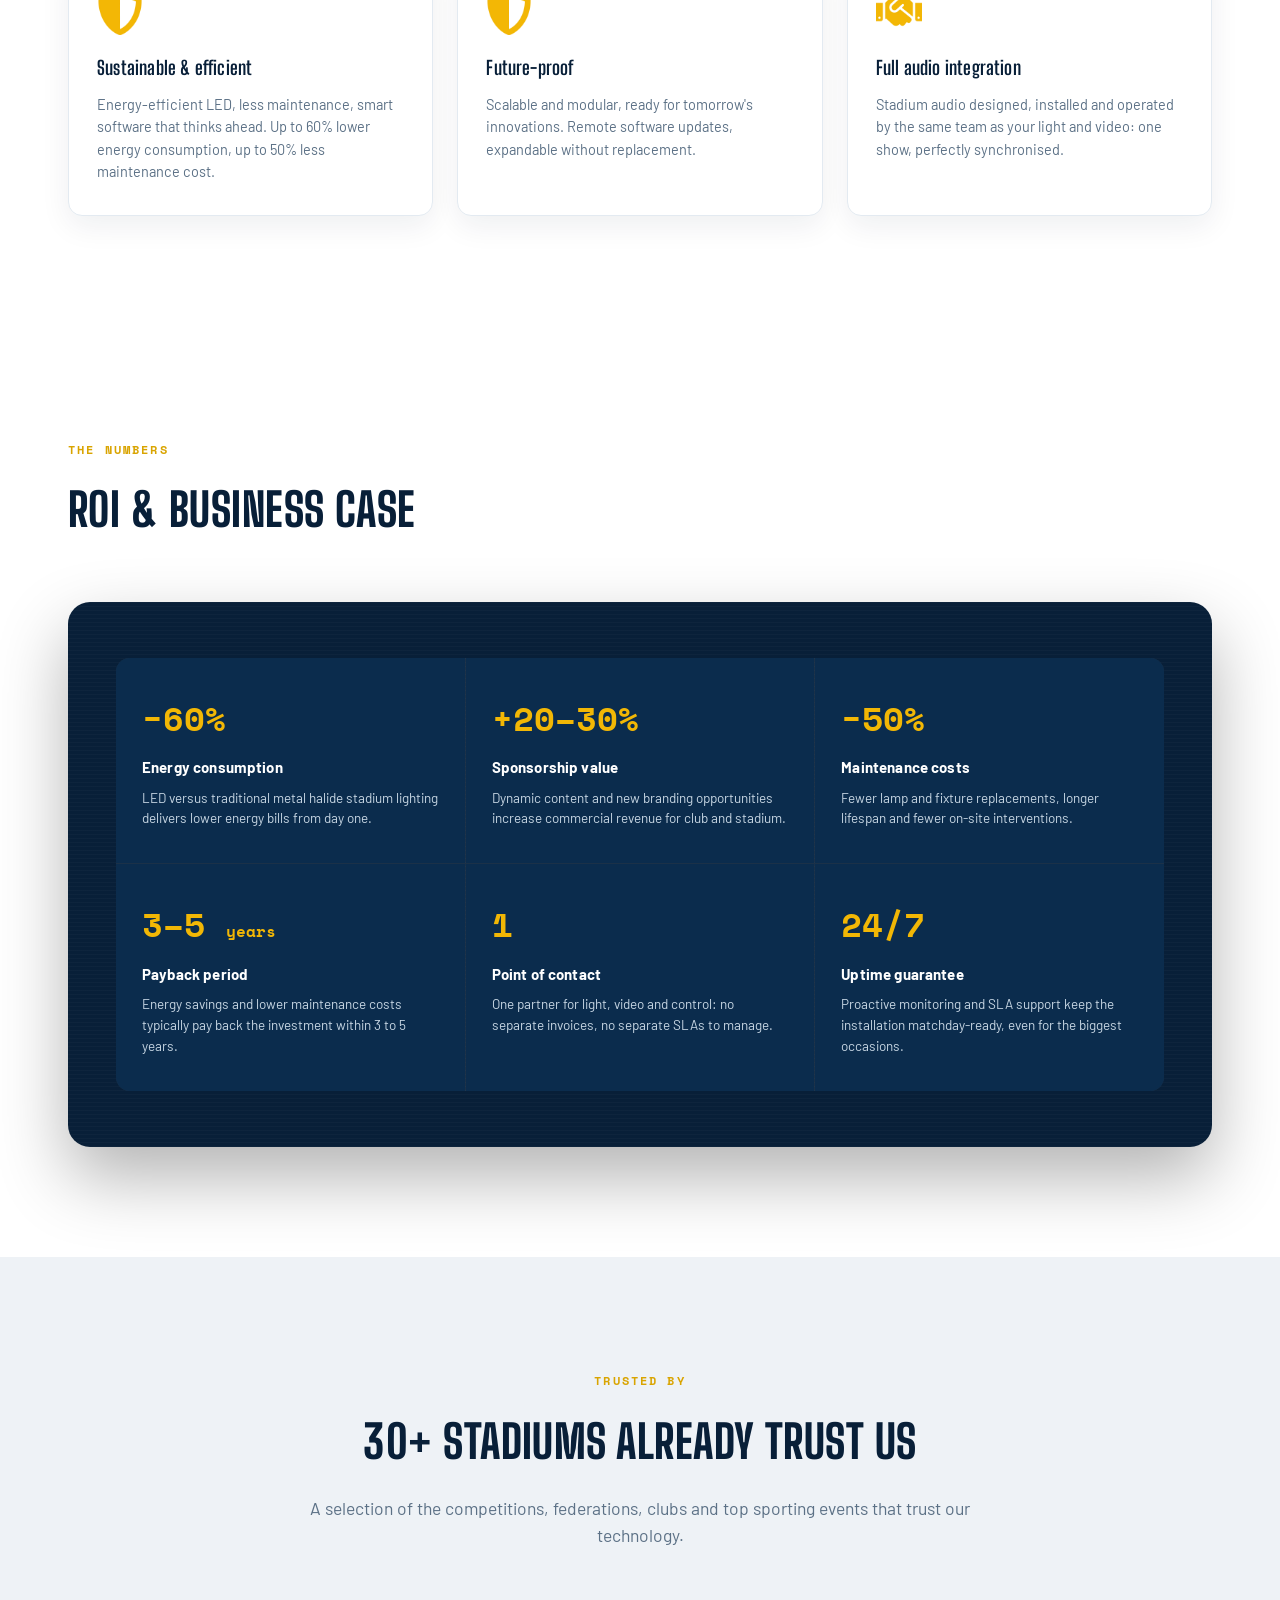
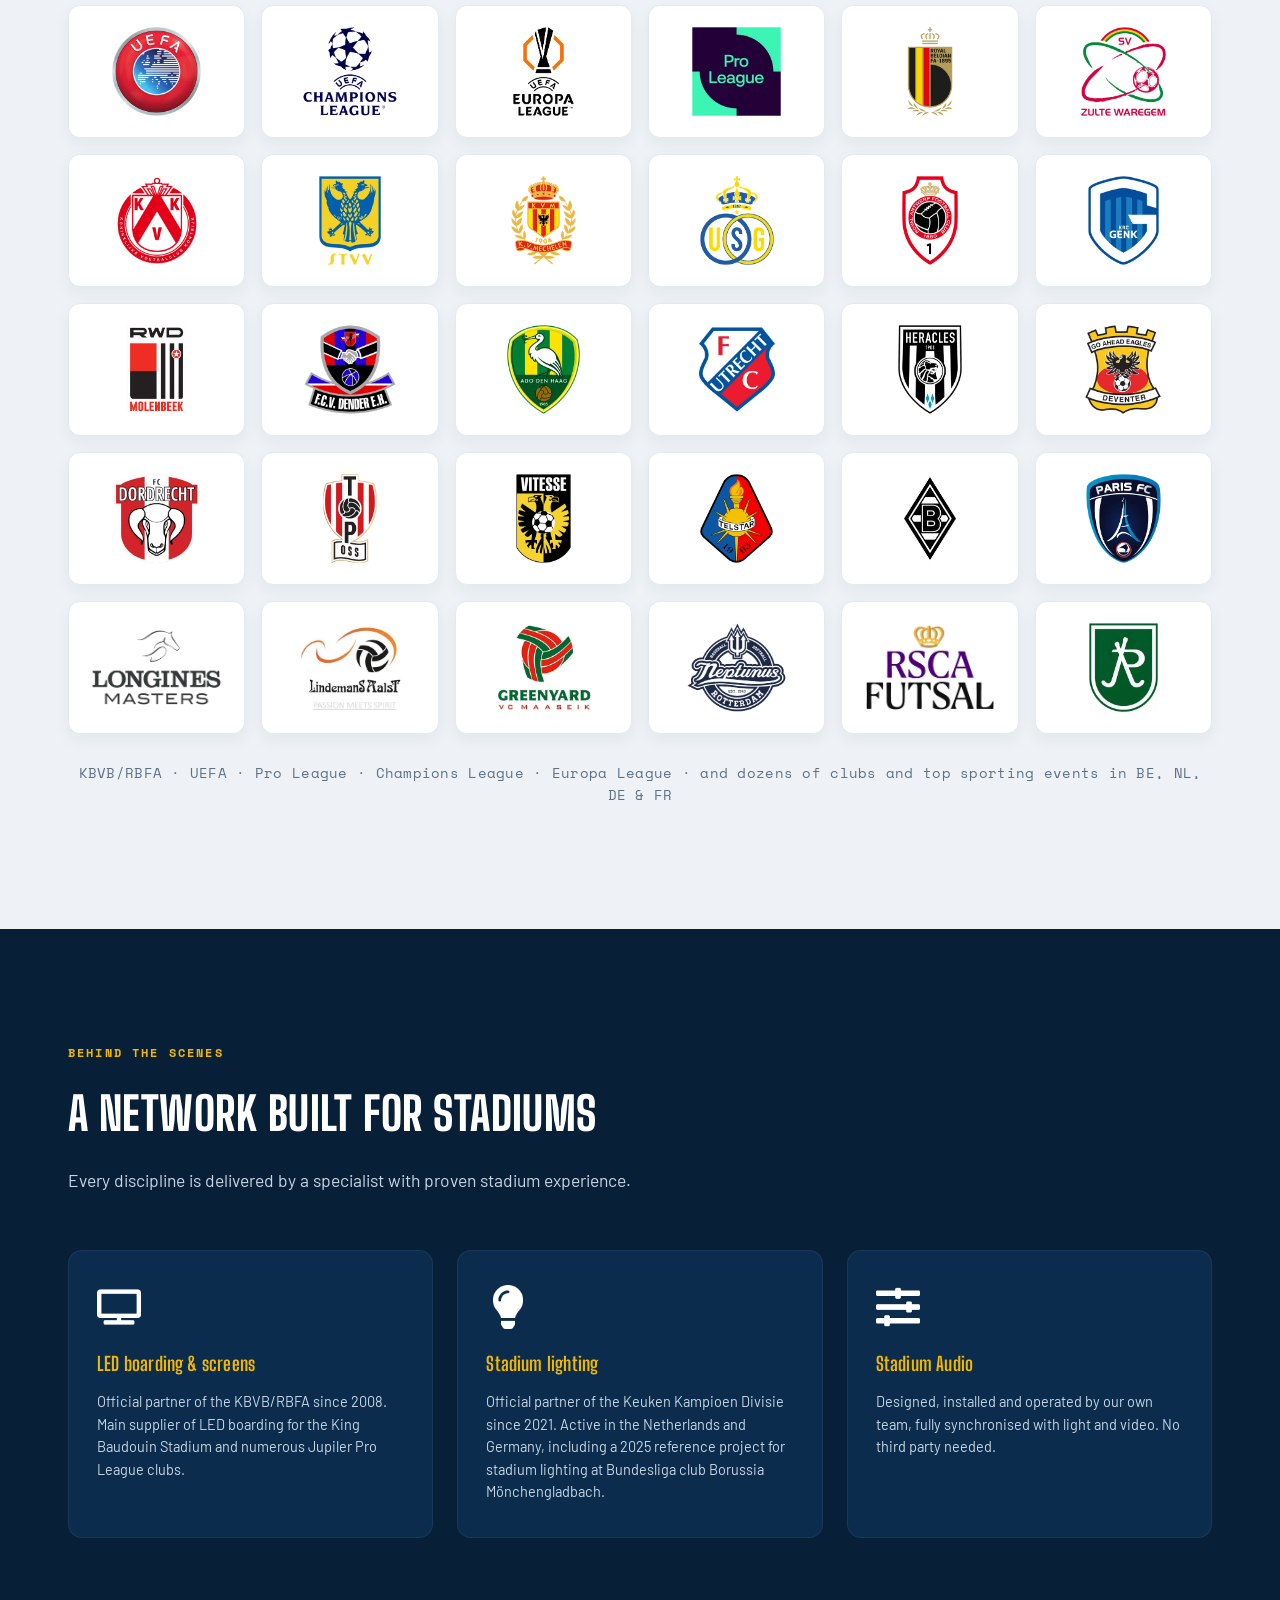
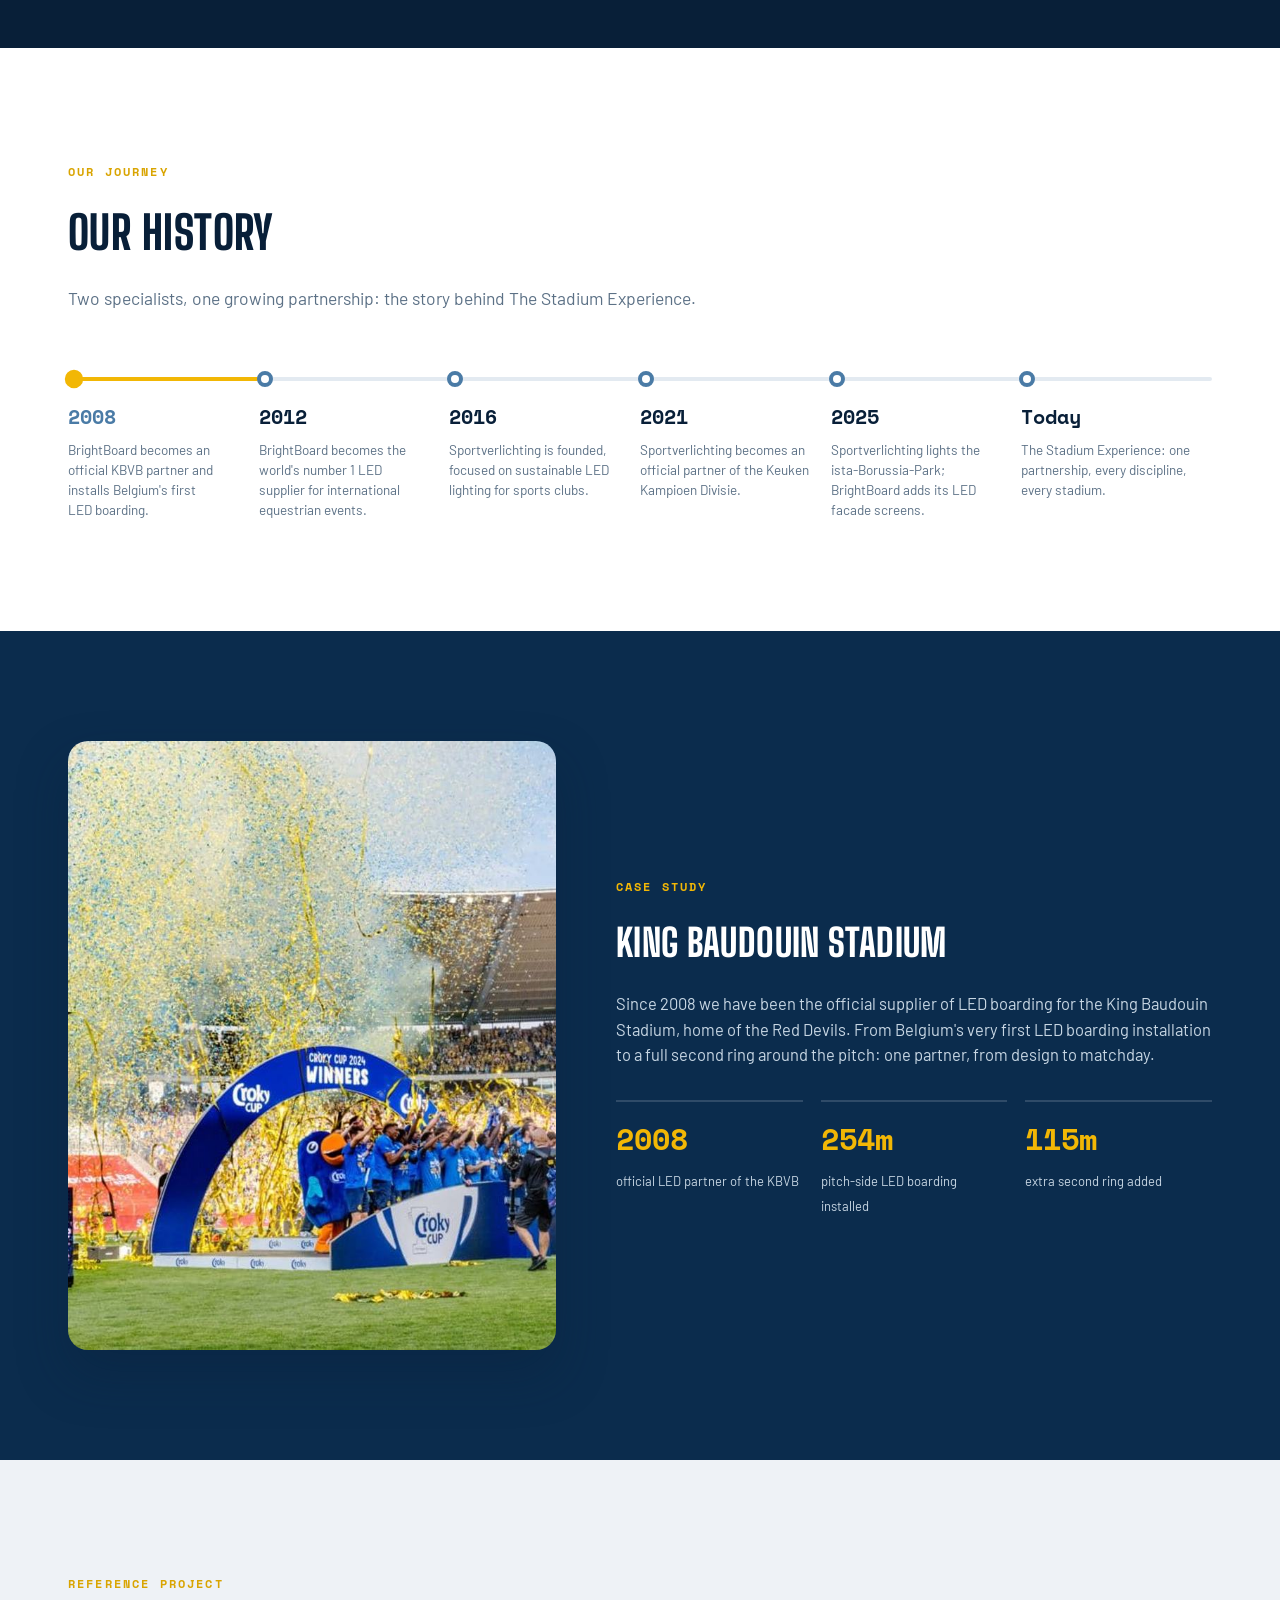
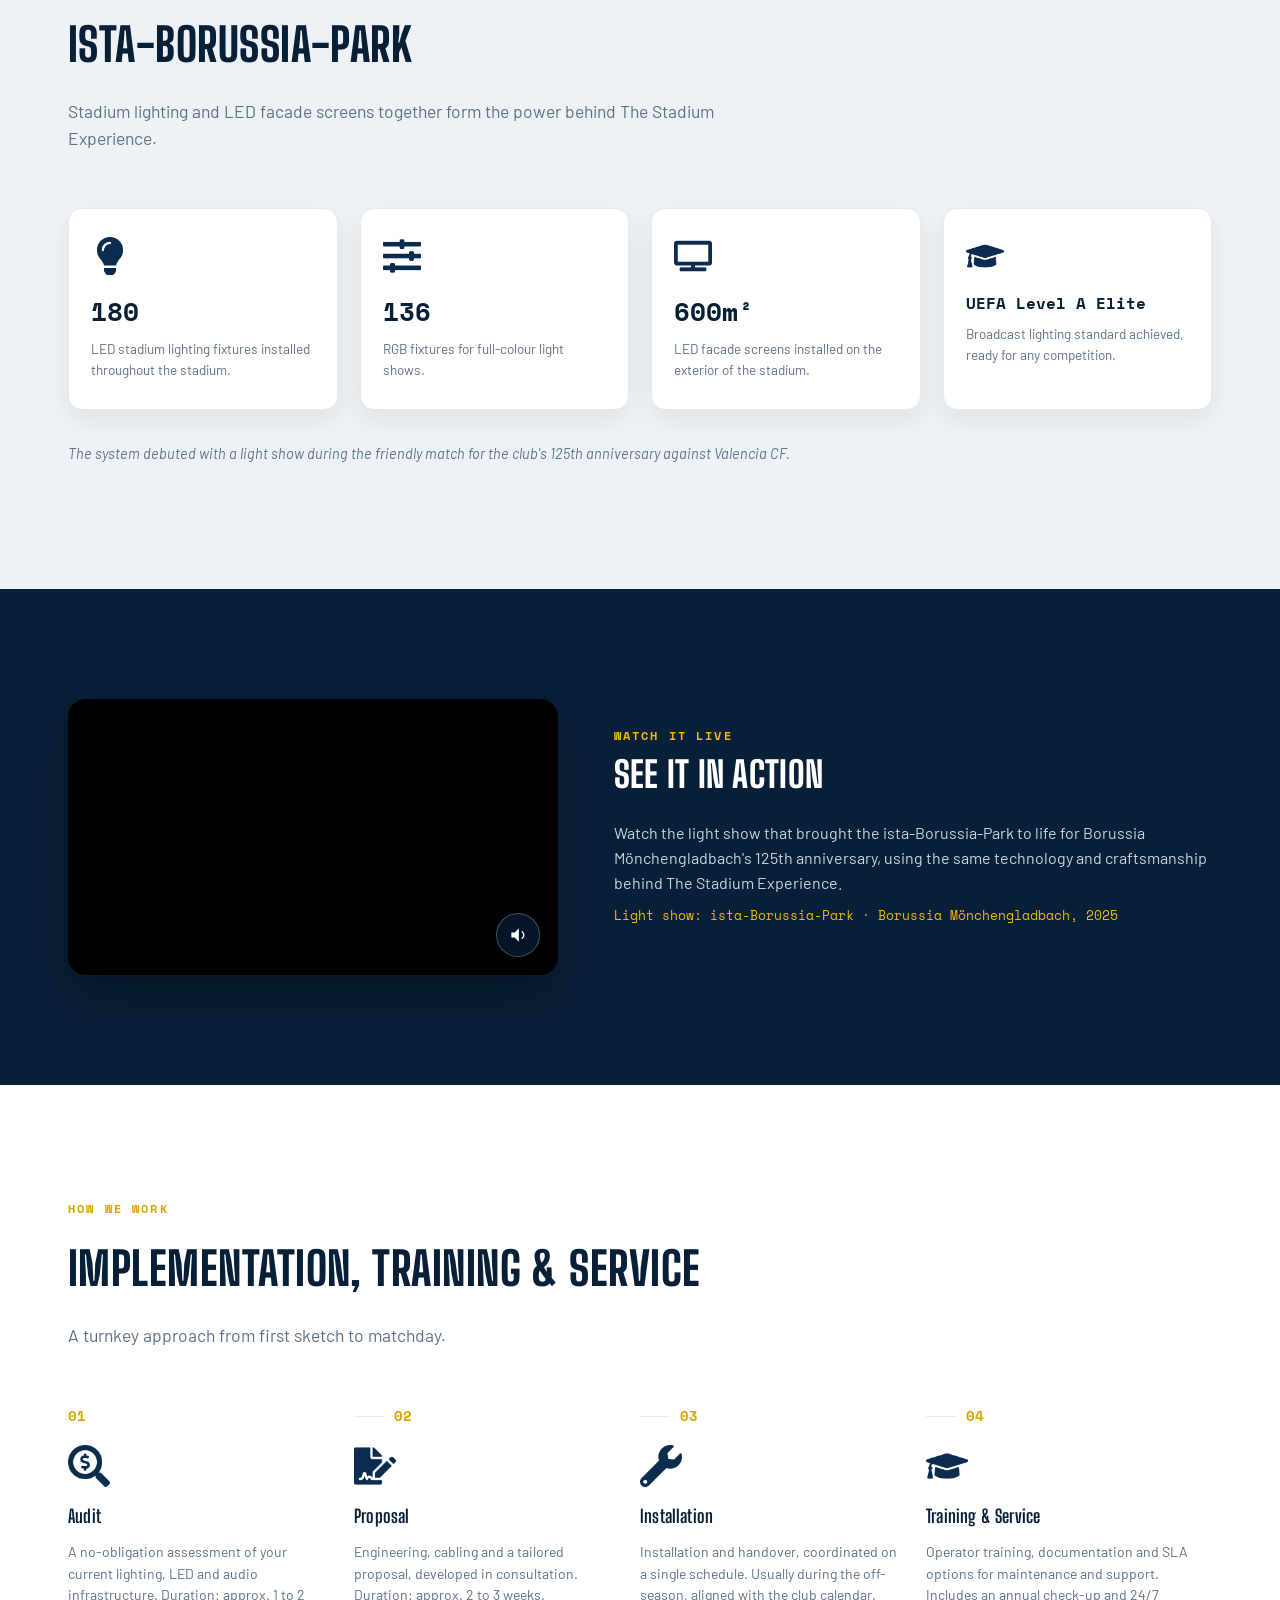
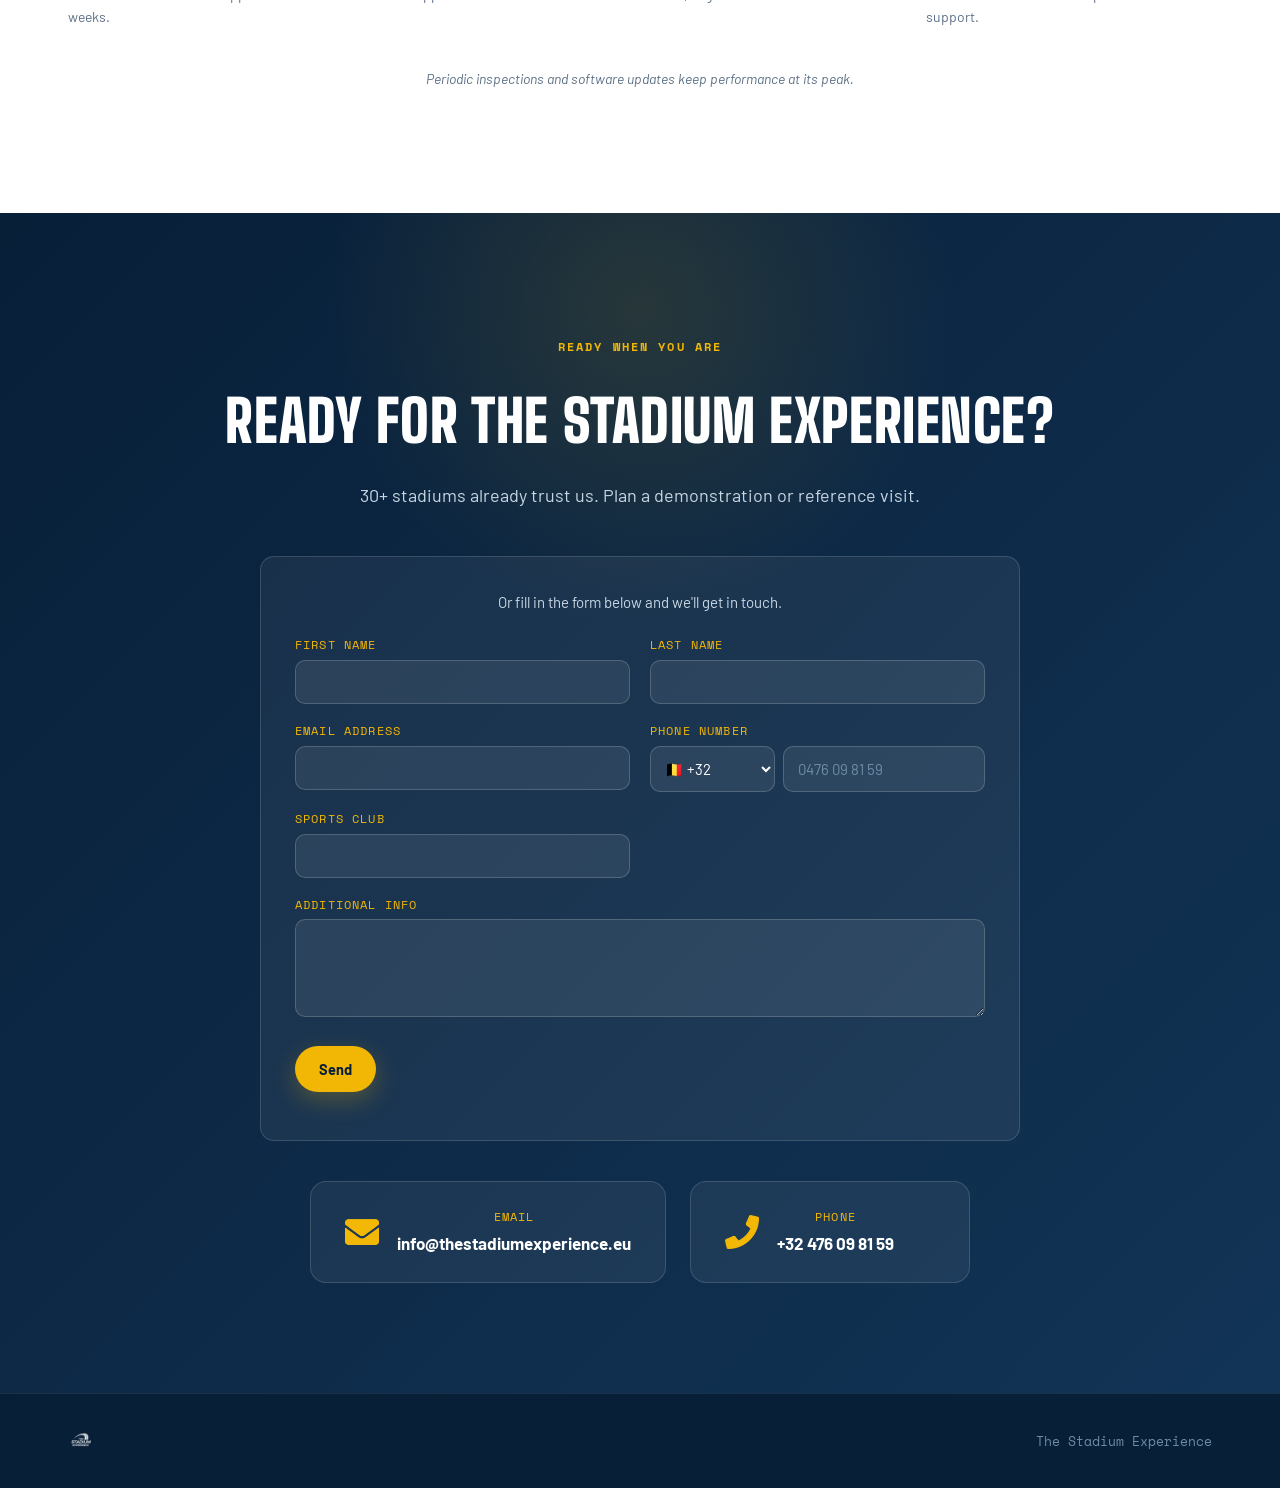
==== commit 0cc953ea: "Replace embedded YouTube video with self-hosted autoplay video Swaps the click-to-load YouTube ifram" ====
--- a/index.html
+++ b/index.html
@@ -421,10 +421,11 @@
   aspect-ratio:4/3; display:flex; align-items:center; justify-content:center;
   padding:16px; box-shadow:0 6px 16px rgba(8,31,56,0.05);
   transition:transform .25s ease, box-shadow .25s ease;
+  min-width:0; min-height:0; overflow:hidden;
 }
 .logo-card:hover{transform:translateY(-4px); box-shadow:0 14px 28px rgba(8,31,56,0.12);}
 .logo-card img{
-  max-width:100%; max-height:100%; width:auto; height:auto; object-fit:contain;
+  display:block; width:100%; height:100%; object-fit:contain;
 }
 .logowall-caption{text-align:center; margin-top:28px; font-size:14px; color:var(--ink-500); font-family:var(--font-mono); letter-spacing:.02em;}
 @media (max-width:980px){.logo-grid{grid-template-columns:repeat(4, 1fr);}}
@@ -526,17 +527,16 @@
 
 /* ============ VIDEO ============ */
 .video-wrap{display:grid; grid-template-columns:0.9fr 1.1fr; gap:56px; align-items:center;}
-.video-frame{position:relative; border-radius:18px; overflow:hidden; box-shadow:0 24px 50px rgba(0,0,0,0.3); aspect-ratio:16/9; background:#000; cursor:pointer;}
-.video-frame iframe{width:100%; height:100%; border:0;}
-.video-thumb{width:100%; height:100%; object-fit:cover; display:block;}
-.video-play-btn{
-  position:absolute; top:50%; left:50%; transform:translate(-50%,-50%);
-  width:78px; height:78px; border-radius:50%; background:var(--gold-500); border:none; cursor:pointer;
-  display:flex; align-items:center; justify-content:center; box-shadow:0 10px 30px rgba(0,0,0,0.4);
+.video-frame{position:relative; border-radius:18px; overflow:hidden; box-shadow:0 24px 50px rgba(0,0,0,0.3); aspect-ratio:16/9; background:#000;}
+.video-frame video{width:100%; height:100%; object-fit:cover; display:block;}
+.video-mute-btn{
+  position:absolute; bottom:18px; right:18px;
+  width:44px; height:44px; border-radius:50%; background:rgba(8,31,56,0.7); border:1px solid rgba(255,255,255,0.25); cursor:pointer;
+  display:flex; align-items:center; justify-content:center; backdrop-filter:blur(4px);
   transition:transform .2s ease, background .2s ease;
 }
-.video-play-btn svg{margin-left:4px;}
-.video-frame:hover .video-play-btn{transform:translate(-50%,-50%) scale(1.08); background:var(--gold-600);}
+.video-mute-btn:hover{transform:scale(1.08); background:rgba(8,31,56,0.9);}
+.video-mute-btn svg{width:20px; height:20px;}
 .video-copy h2{color:var(--white); font-size:clamp(26px,3.2vw,36px); margin-bottom:18px; font-weight:800;}
 .video-copy p{color:var(--powder-200); font-size:16px; margin-bottom:10px;}
 .video-caption{font-family:var(--font-mono); font-size:13px; color:var(--gold-500); margin-bottom:26px; display:block;}
@@ -767,8 +767,8 @@
     box-sizing:border-box;
   }
   .logo-card img{
-    max-width:88%;
-    max-height:88%;
+    width:88%;
+    height:88%;
   }
 }
 </style>
@@ -832,7 +832,7 @@
   <div class="hero-ba" id="hero-ba" aria-hidden="true">
     <img class="hero-ba-img hero-ba-before" id="hero-ba-before" src="assets/hero-before.webp" alt="">
     <canvas class="hero-ba-canvas" id="hero-ba-canvas"></canvas>
-    <img class="hero-ba-src" id="hero-ba-after" src="assets/ChatGPT Image 11 sep 2026, 09_26_22" alt="">
+    <img class="hero-ba-src" id="hero-ba-after" src="assets/ChatGPT Image 11 sep 2026, 09_26_22.png" alt="">
     <div class="hero-ba-scrim"></div>
     <span class="hero-ba-tag hero-ba-tag-before" data-i18n="ba_before">ZONDER</span>
     <span class="hero-ba-tag hero-ba-tag-after" id="hero-ba-tag-after" data-i18n="ba_after">MET THE STADIUM EXPERIENCE</span>
@@ -1174,10 +1174,10 @@
 <!-- ============ VIDEO ============ -->
 <section class="section section-dark" id="video">
   <div class="container video-wrap">
-    <div class="video-frame reveal" id="videoFrame" data-video-id="tjO4gVnRsKA">
-      <img class="video-thumb" src="https://img.youtube.com/vi/tjO4gVnRsKA/maxresdefault.jpg" alt="Light Show - ista-Borussia-Park" onerror="this.onerror=null;this.src='https://img.youtube.com/vi/tjO4gVnRsKA/hqdefault.jpg';">
-      <button class="video-play-btn" id="videoPlayBtn" aria-label="Play video">
-        <svg width="28" height="28" viewBox="0 0 24 24" fill="none"><path d="M8 5v14l11-7L8 5z" fill="#081F38"/></svg>
+    <div class="video-frame reveal" id="videoFrame">
+      <video id="lightshowVideo" src="assets/lightshow-video.mp4" autoplay muted loop playsinline preload="metadata" disablepictureinpicture></video>
+      <button class="video-mute-btn" id="videoMuteBtn" aria-label="Geluid aan/uit">
+        <svg id="videoMuteIcon" viewBox="0 0 24 24" fill="none"><path d="M4 9v6h4l5 5V4L8 9H4z" fill="#fff"/><path d="M17 8a5 5 0 0 1 0 8" stroke="#fff" stroke-width="1.6" stroke-linecap="round" stroke-linejoin="round"/></svg>
       </button>
     </div>
     <div class="video-copy reveal">
@@ -1185,7 +1185,6 @@
       <h2 data-i18n="video_title">BEKIJK HET IN ACTIE</h2>
       <p data-i18n="video_body">Bekijk de lichtshow die het ista-Borussia-Park tot leven bracht voor het 125-jarig jubileum van Borussia Mönchengladbach, met dezelfde technologie en hetzelfde vakmanschap achter The Stadium Experience.</p>
       <span class="video-caption" data-i18n="video_caption">Lichtshow – ista-Borussia-Park · Borussia Mönchengladbach, 2025</span>
-      <a href="https://www.youtube.com/watch?v=tjO4gVnRsKA" target="_blank" rel="noopener" class="btn btn-ghost-dark" data-i18n="video_watch">Bekijk op YouTube</a>
     </div>
   </div>
 </section>
@@ -1715,16 +1714,17 @@
   timelineNext.addEventListener('click', () => timelineTrack.scrollBy({left:282, behavior:'smooth'}));
 }
 
-/* ============ VIDEO CLICK-TO-LOAD ============ */
-const videoFrame = document.getElementById('videoFrame');
-const videoPlayBtn = document.getElementById('videoPlayBtn');
-if(videoFrame && videoPlayBtn){
-  const loadVideo = () => {
-    const videoId = videoFrame.dataset.videoId;
-    videoFrame.innerHTML = `<iframe src="https://www.youtube.com/embed/${videoId}?autoplay=1" title="Light Show - ista-Borussia-Park" allow="accelerometer; autoplay; clipboard-write; encrypted-media; gyroscope; picture-in-picture" allowfullscreen></iframe>`;
-    videoFrame.style.cursor = 'default';
-  };
-  videoFrame.addEventListener('click', loadVideo);
+/* ============ VIDEO MUTE TOGGLE ============ */
+const lightshowVideo = document.getElementById('lightshowVideo');
+const videoMuteBtn = document.getElementById('videoMuteBtn');
+const videoMuteIcon = document.getElementById('videoMuteIcon');
+if(lightshowVideo && videoMuteBtn && videoMuteIcon){
+  const mutedIcon = `<path d="M4 9v6h4l5 5V4L8 9H4z" fill="#fff"/><path d="M17 8a5 5 0 0 1 0 8" stroke="#fff" stroke-width="1.6" stroke-linecap="round" stroke-linejoin="round"/>`;
+  const unmutedIcon = `<path d="M4 9v6h4l5 5V4L8 9H4z" fill="#fff"/><path d="M17 8a5 5 0 0 1 0 8m2.5-11a8 8 0 0 1 0 14" stroke="#fff" stroke-width="1.6" stroke-linecap="round" stroke-linejoin="round"/>`;
+  videoMuteBtn.addEventListener('click', () => {
+    lightshowVideo.muted = !lightshowVideo.muted;
+    videoMuteIcon.innerHTML = lightshowVideo.muted ? mutedIcon : unmutedIcon;
+  });
 }
 
 /* ============ CONTACT FORM (Vercel API route) ============ */
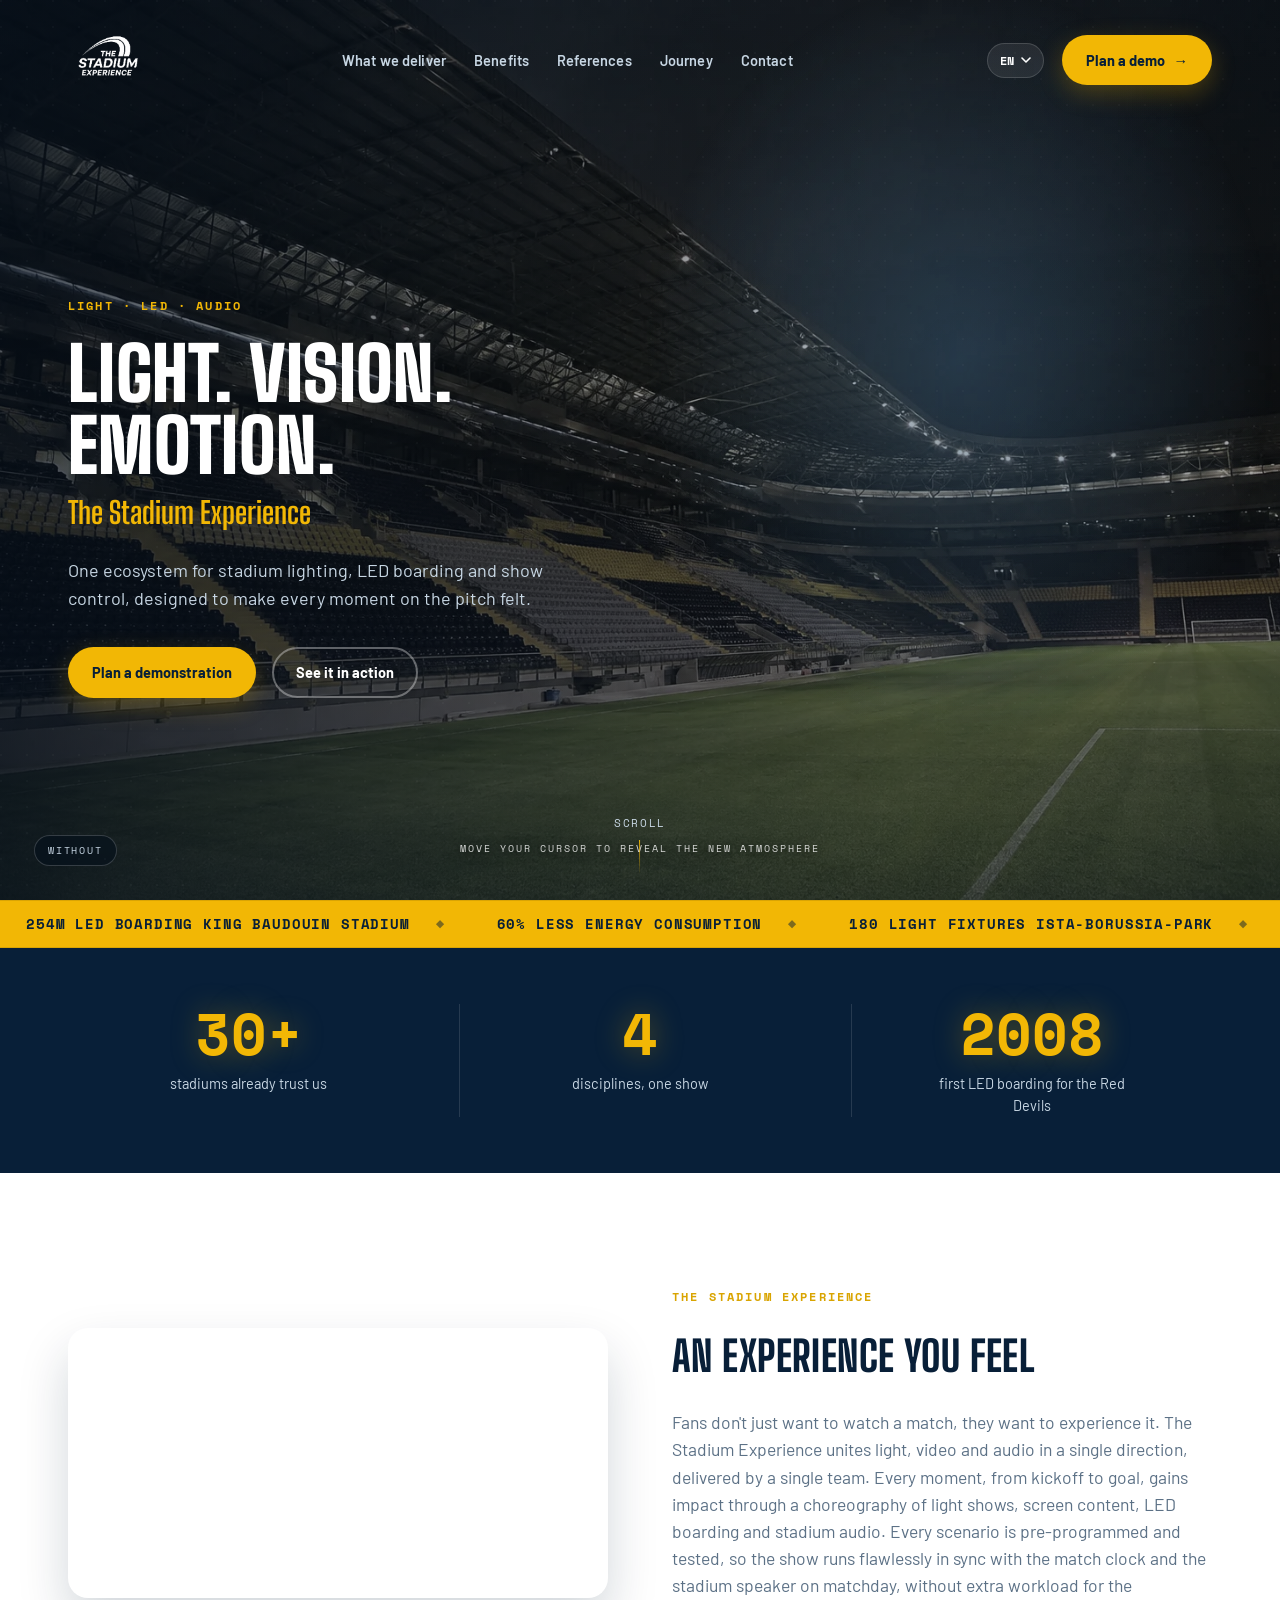
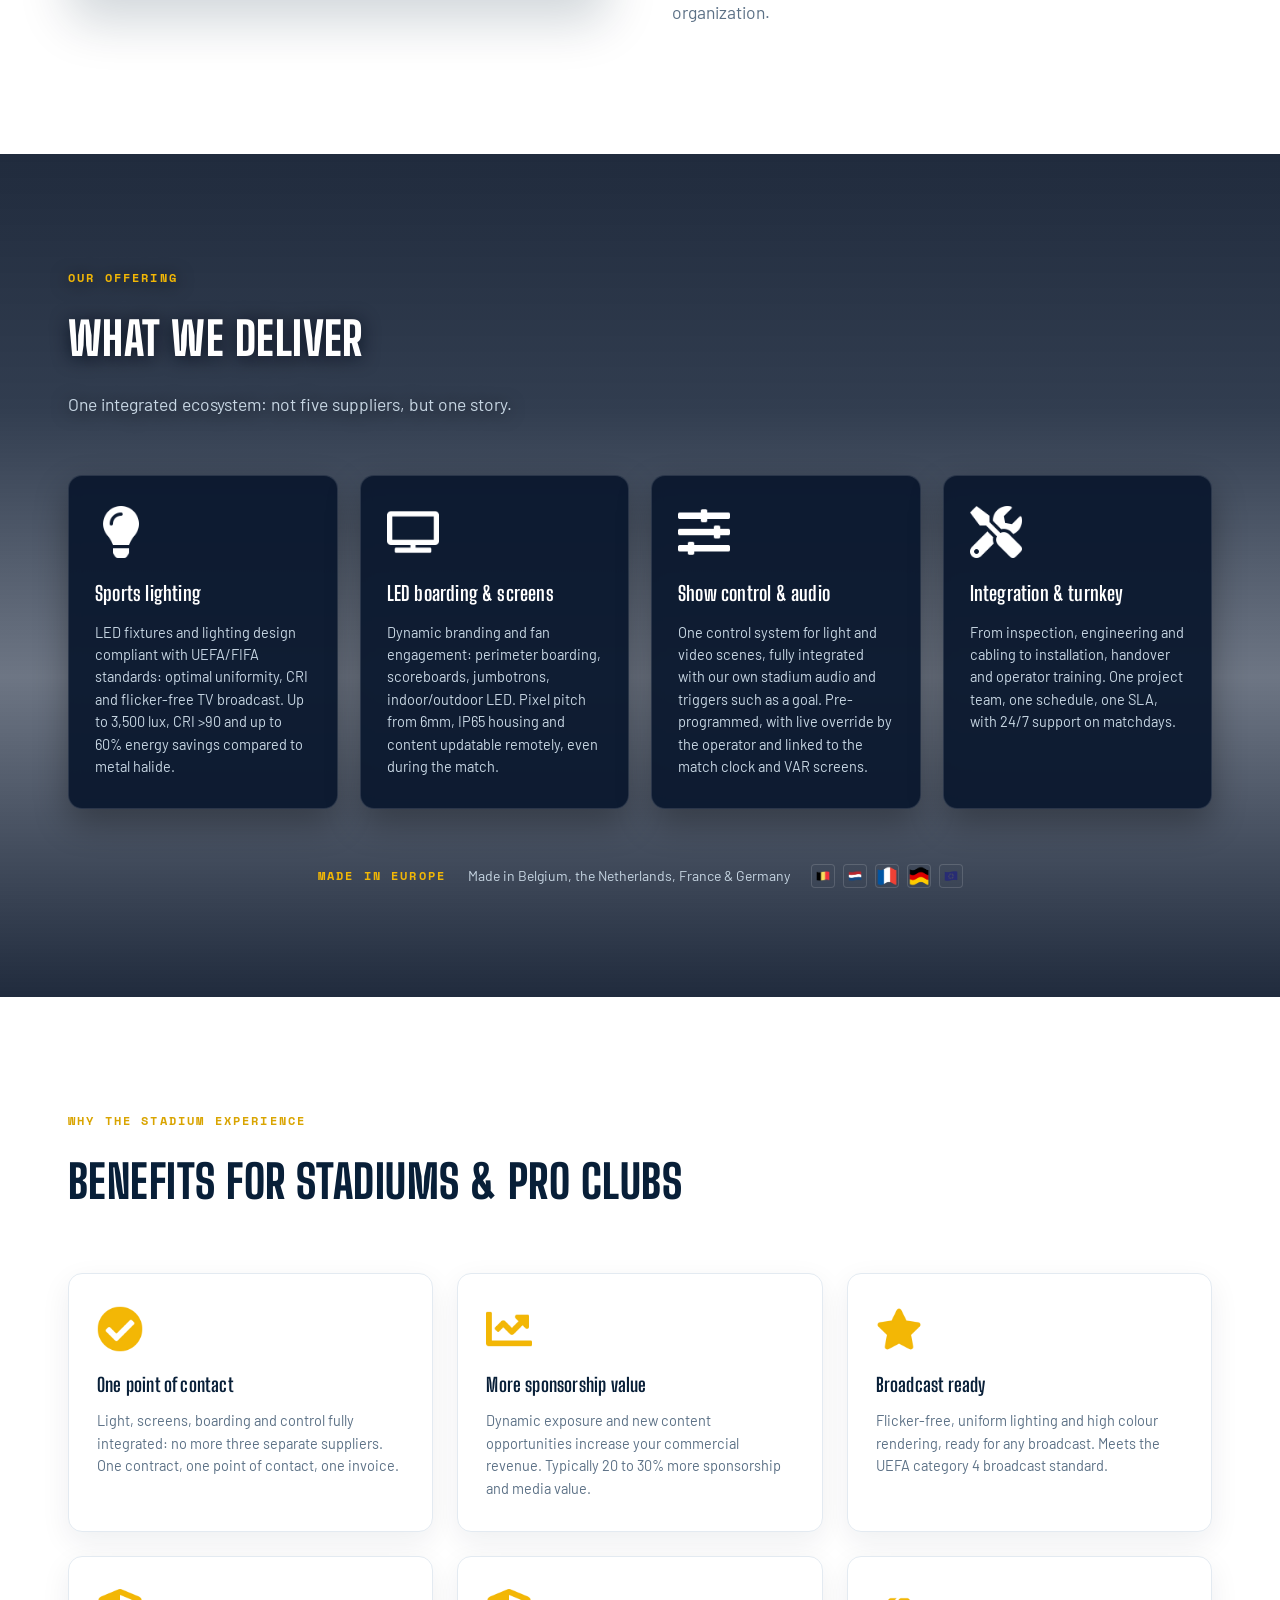
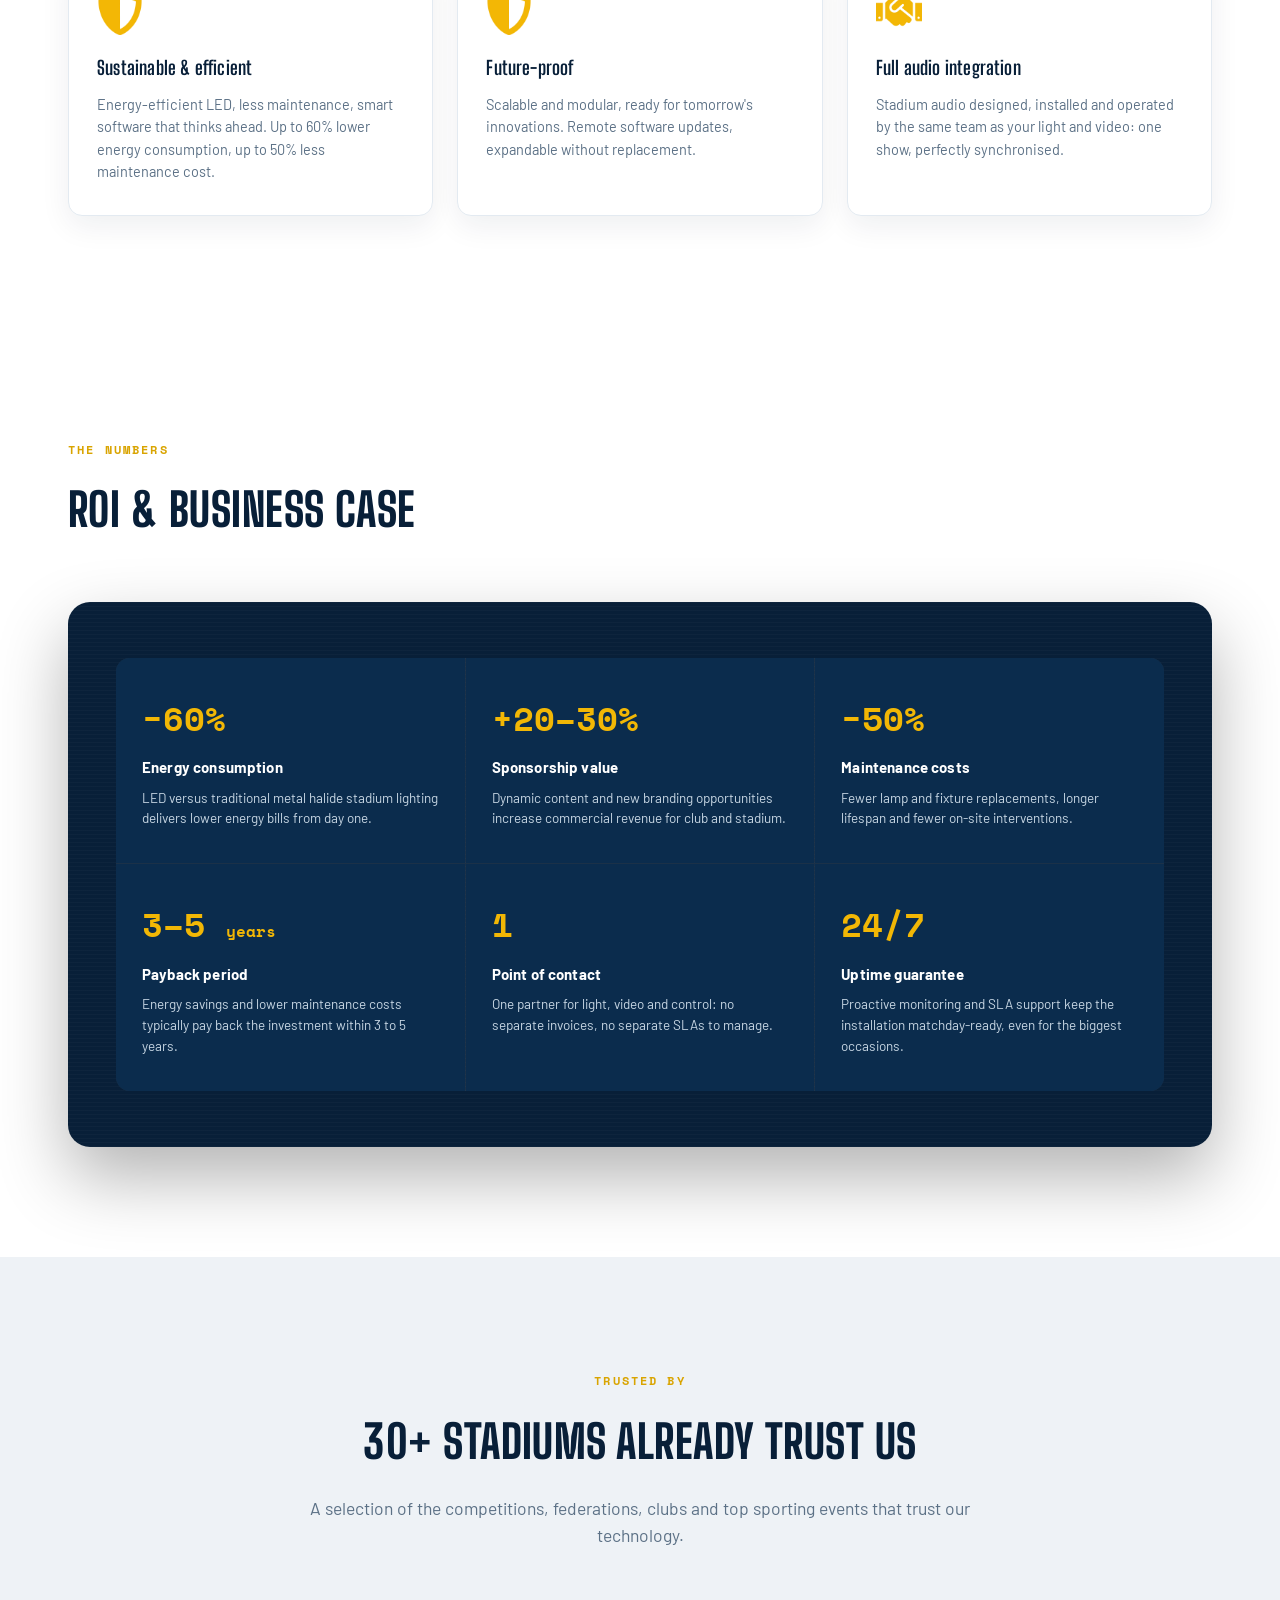
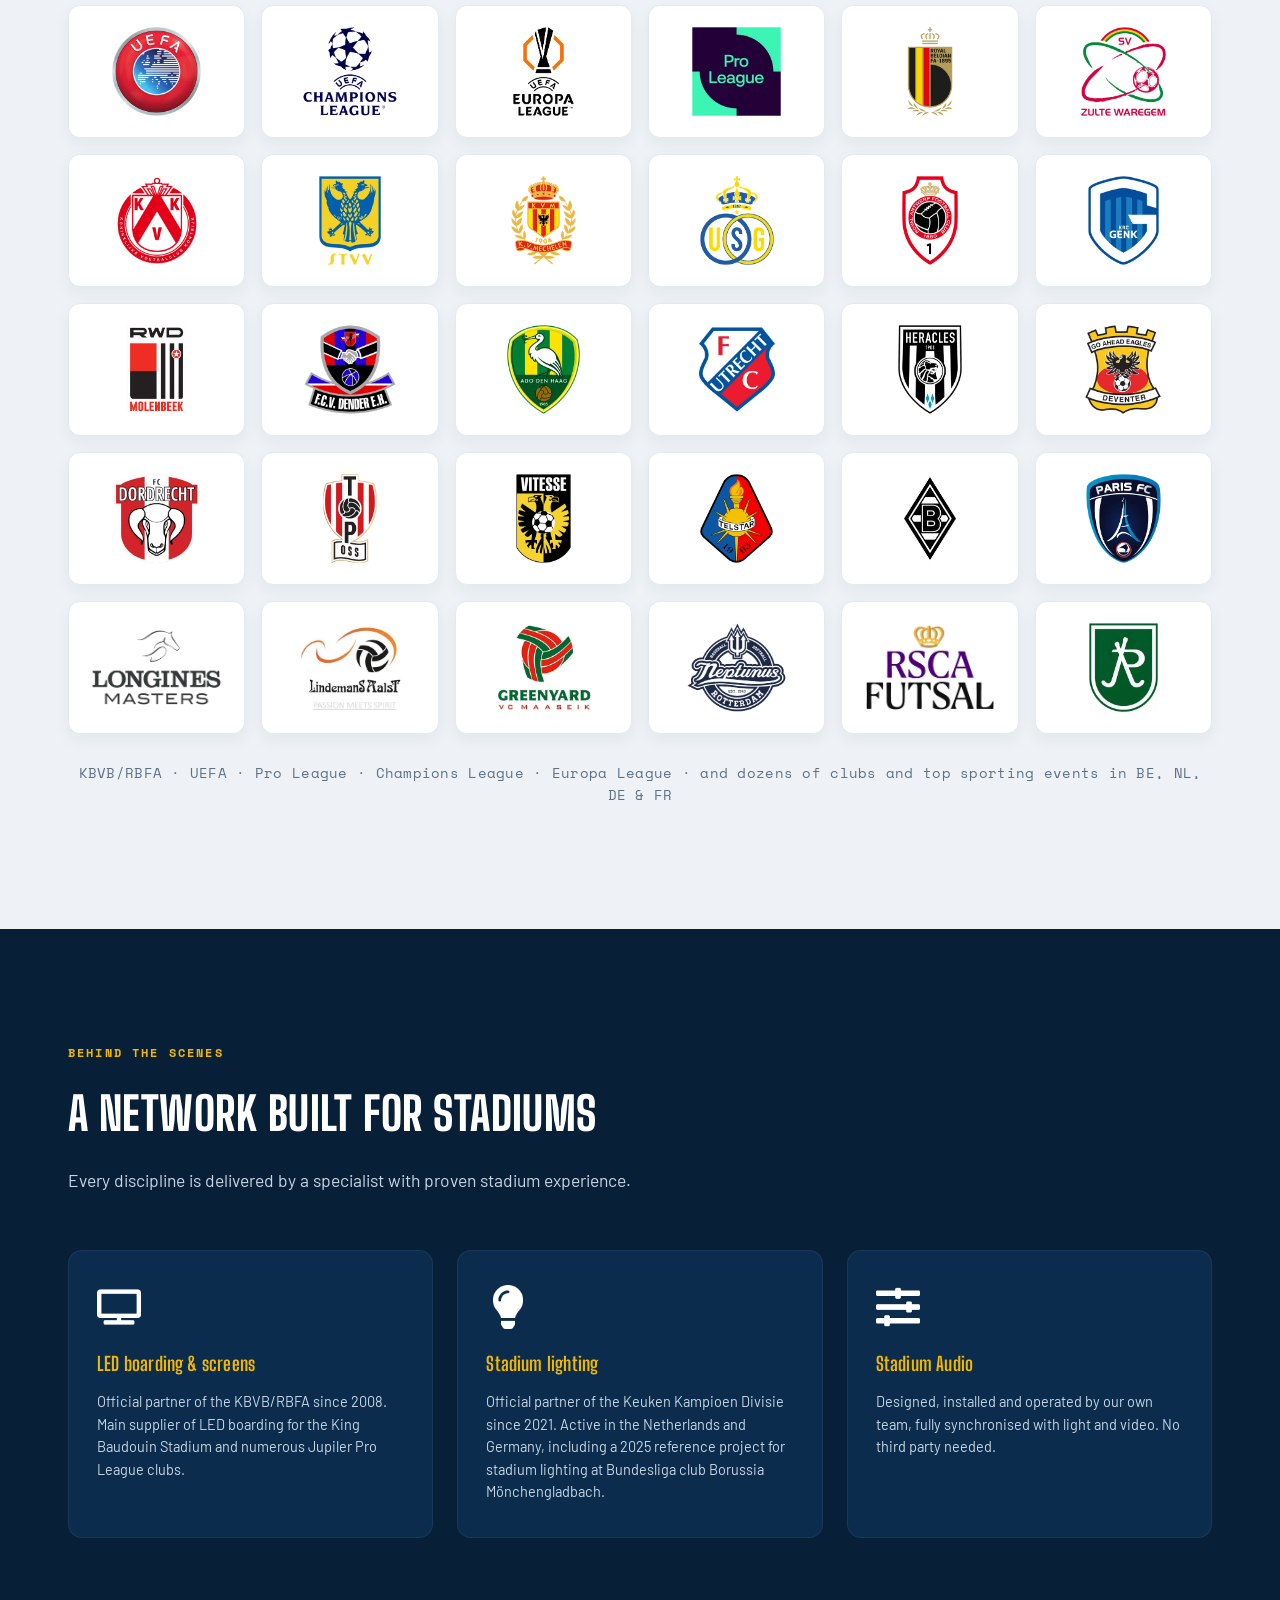
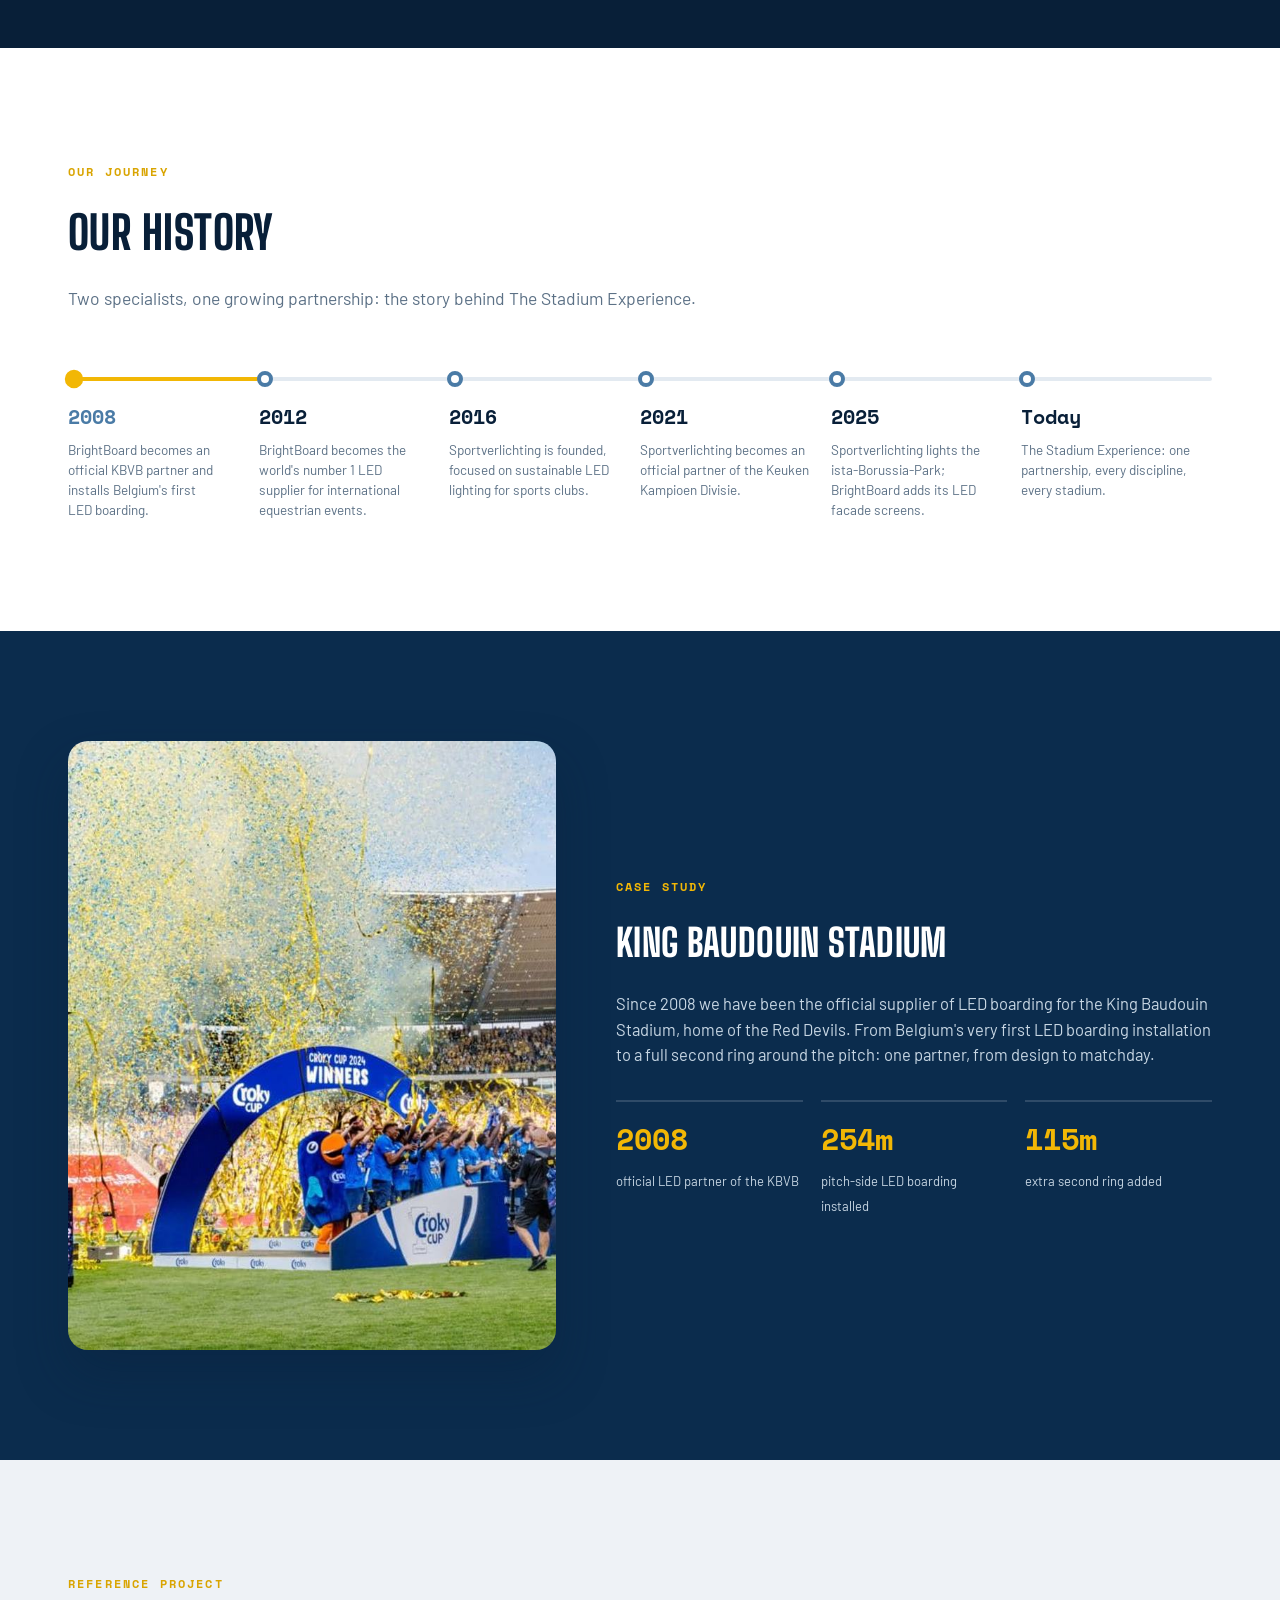
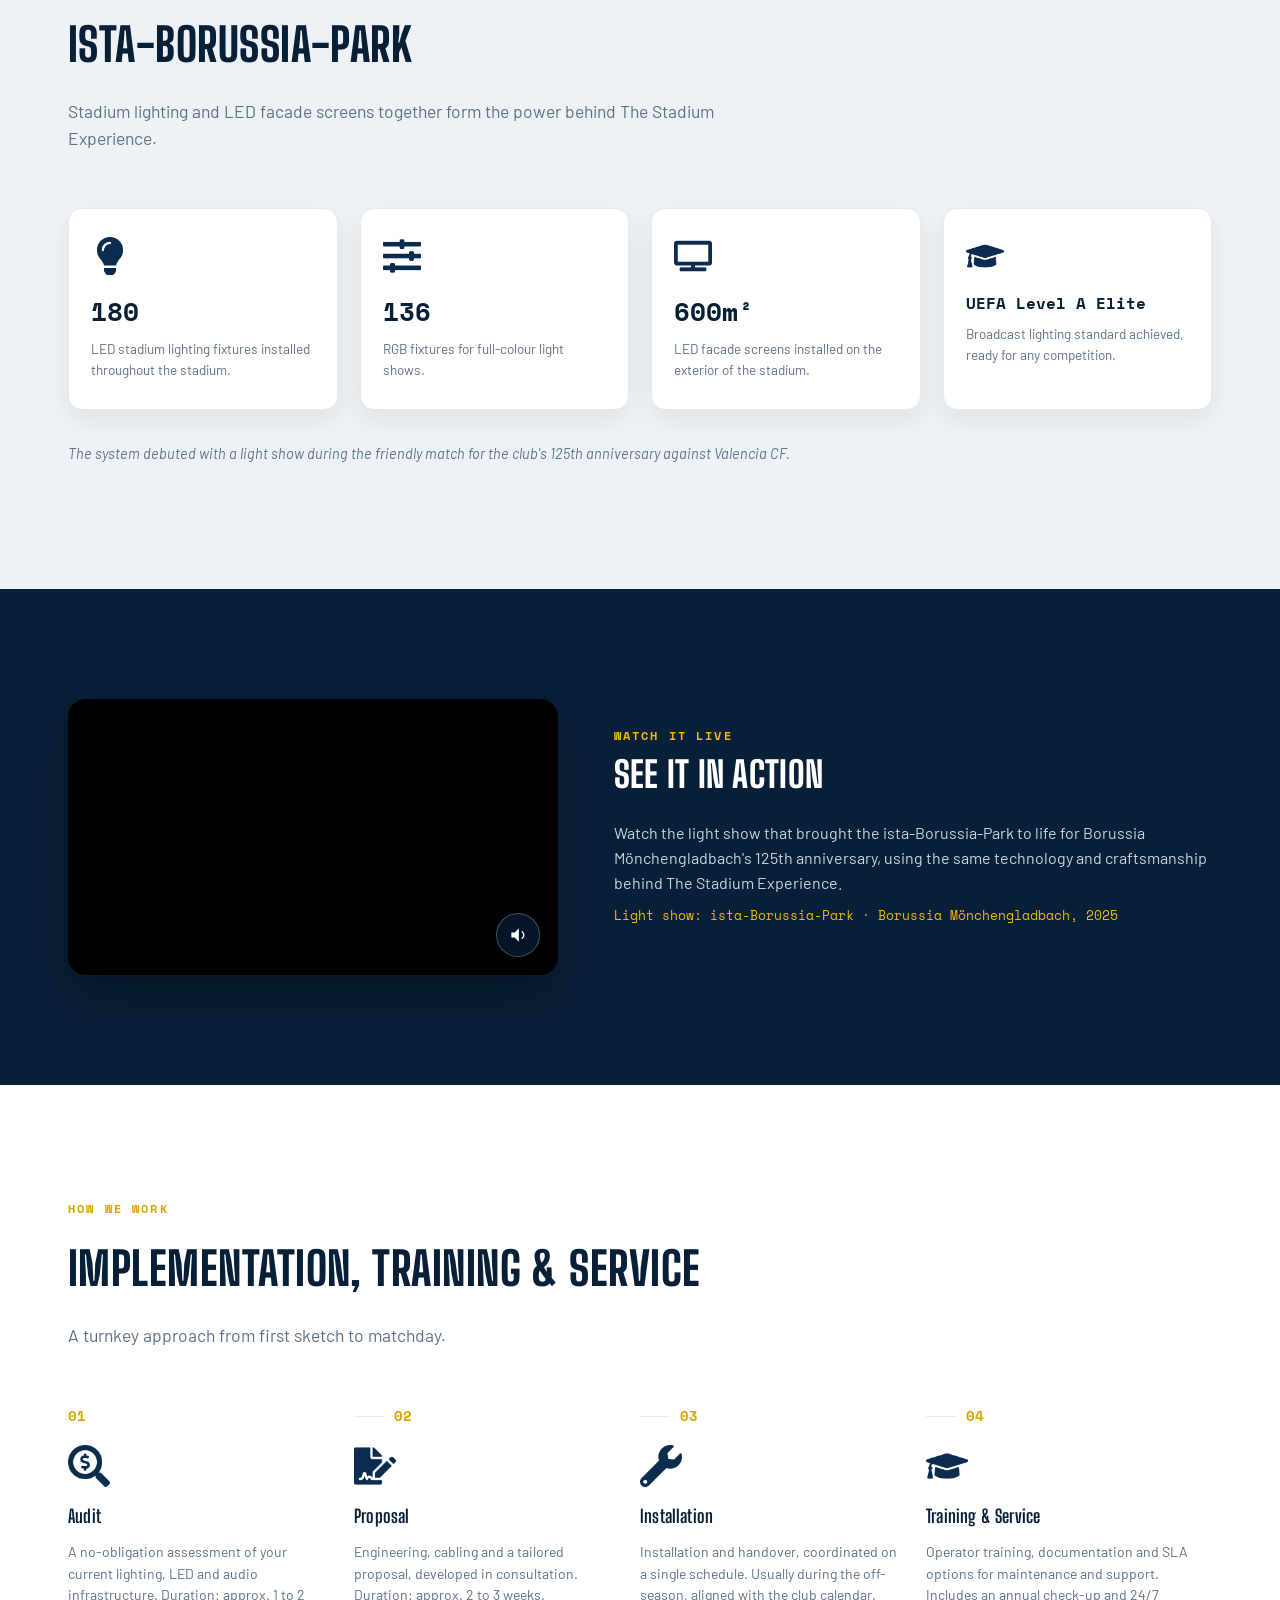
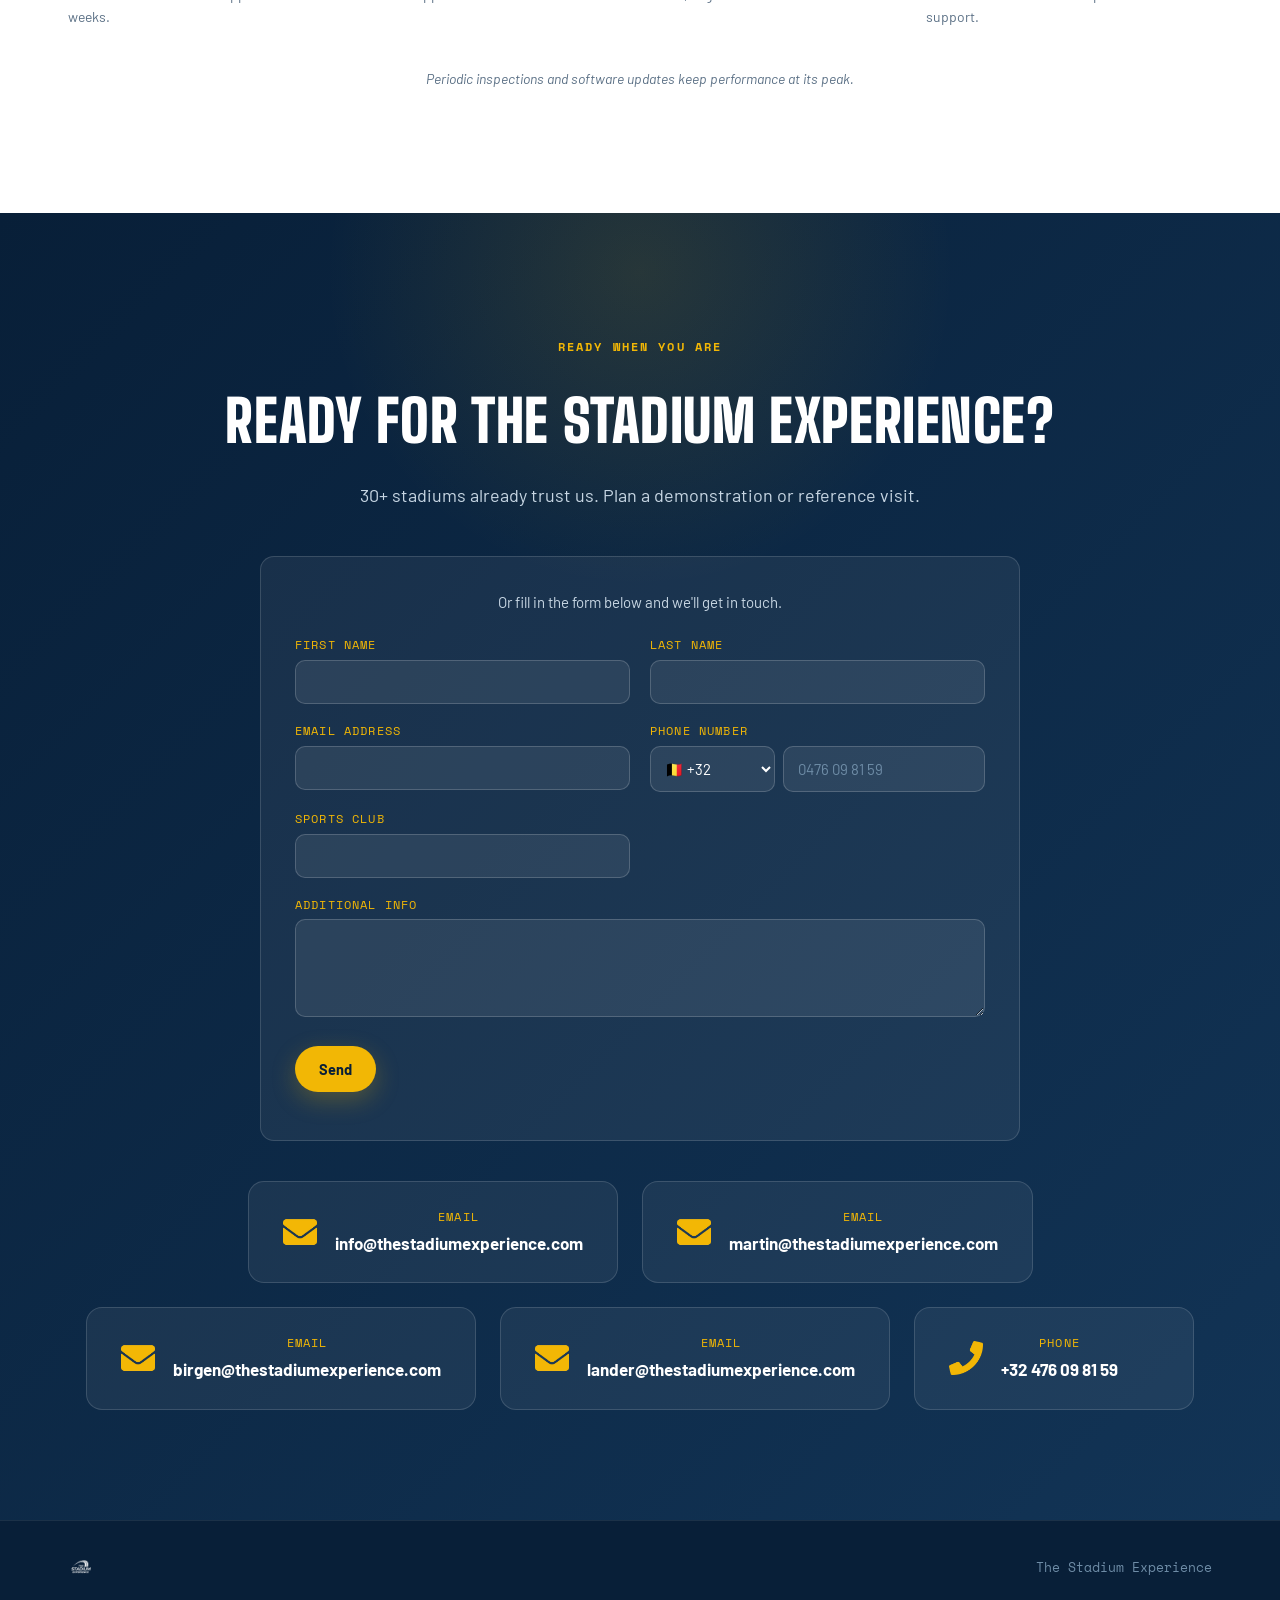
==== commit 78543542: "Update contact block: info@ on .com domain, add martin@, birgen@ and lander@ Co-Authored-By: Claude " ====
--- a/index.html
+++ b/index.html
@@ -1282,9 +1282,21 @@
     </form>
 
     <div class="contact-cards reveal-stagger">
-      <a href="mailto:info@thestadiumexperience.eu" class="contact-card">
+      <a href="mailto:info@thestadiumexperience.com" class="contact-card">
         <img src="assets/icon-contact.webp" alt="">
-        <span><span class="cc-label" data-i18n="cta_mail_label">E-mail</span><span class="cc-value">info@thestadiumexperience.eu</span></span>
+        <span><span class="cc-label" data-i18n="cta_mail_label">E-mail</span><span class="cc-value">info@thestadiumexperience.com</span></span>
+      </a>
+      <a href="mailto:martin@thestadiumexperience.com" class="contact-card">
+        <img src="assets/icon-contact.webp" alt="">
+        <span><span class="cc-label" data-i18n="cta_mail_label">E-mail</span><span class="cc-value">martin@thestadiumexperience.com</span></span>
+      </a>
+      <a href="mailto:birgen@thestadiumexperience.com" class="contact-card">
+        <img src="assets/icon-contact.webp" alt="">
+        <span><span class="cc-label" data-i18n="cta_mail_label">E-mail</span><span class="cc-value">birgen@thestadiumexperience.com</span></span>
+      </a>
+      <a href="mailto:lander@thestadiumexperience.com" class="contact-card">
+        <img src="assets/icon-contact.webp" alt="">
+        <span><span class="cc-label" data-i18n="cta_mail_label">E-mail</span><span class="cc-value">lander@thestadiumexperience.com</span></span>
       </a>
       <a href="tel:+32476098159" class="contact-card">
         <img src="assets/icon-contact-2.webp" alt="">
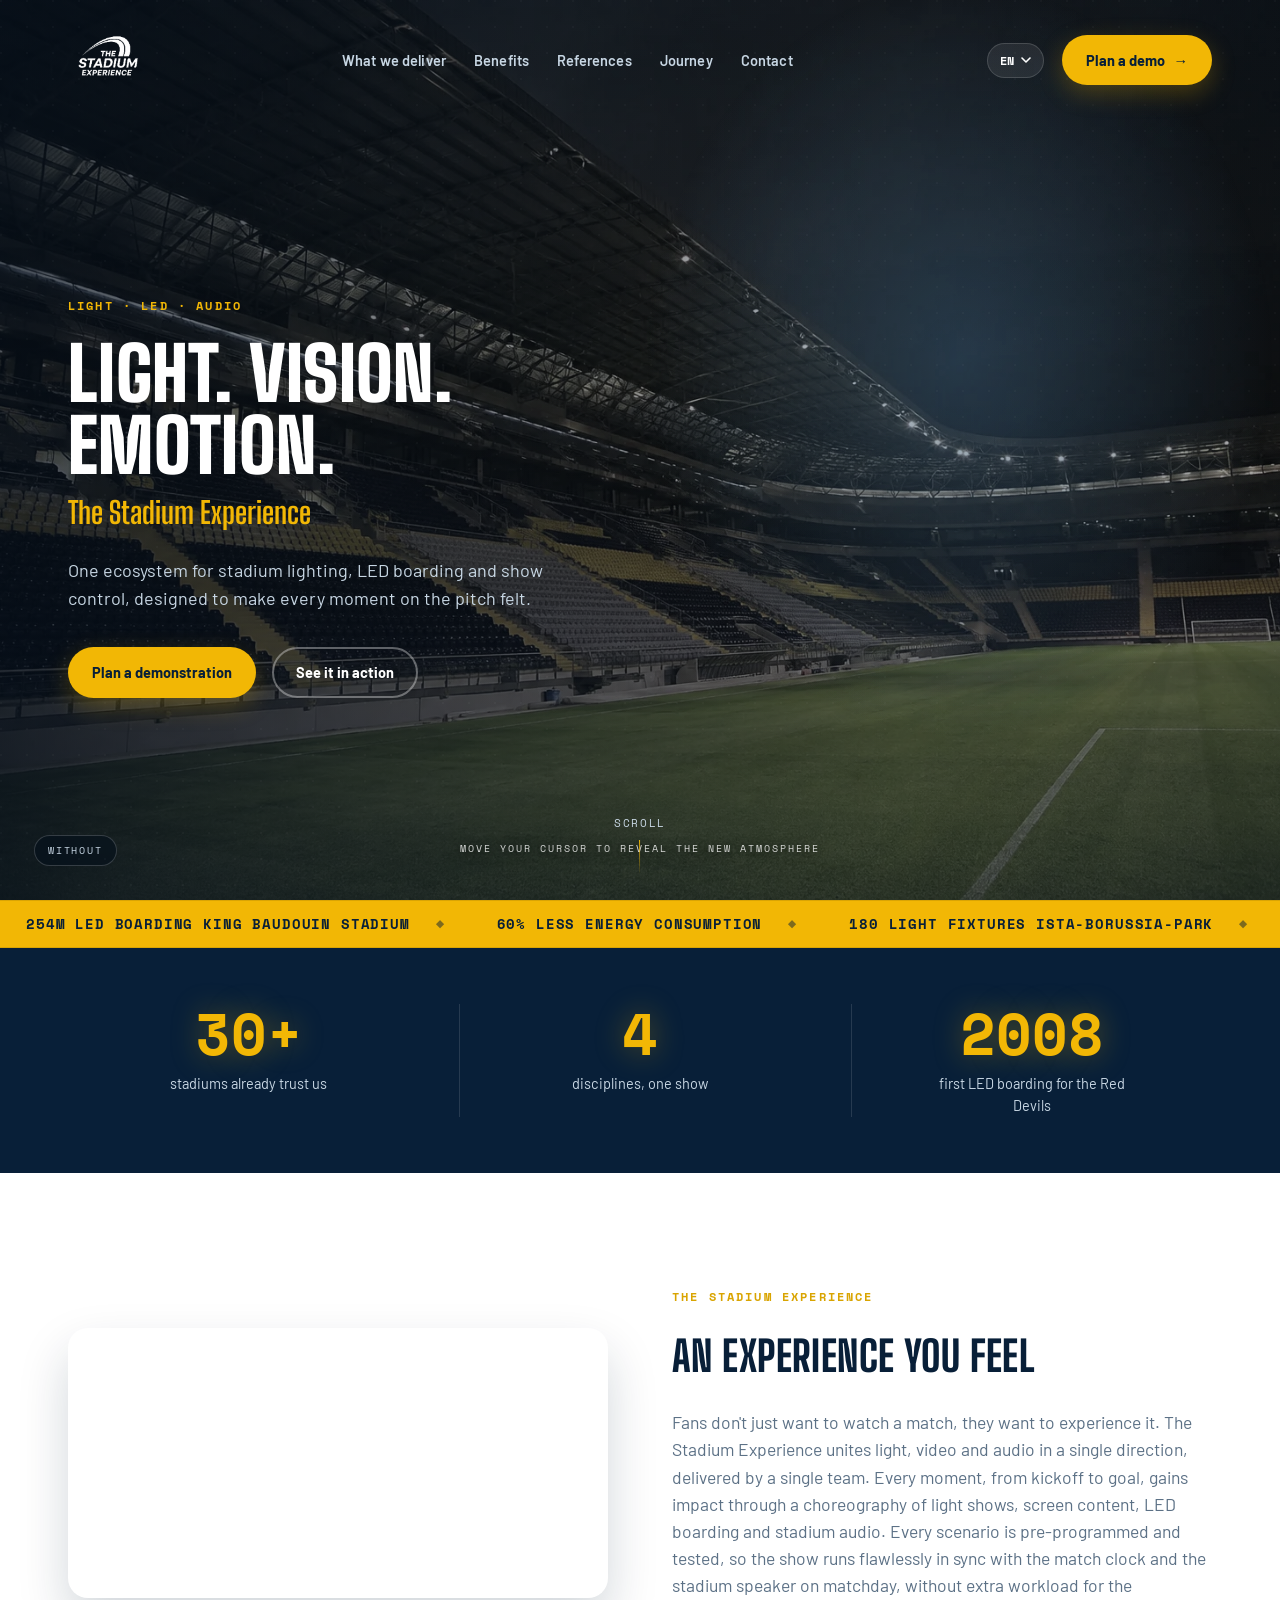
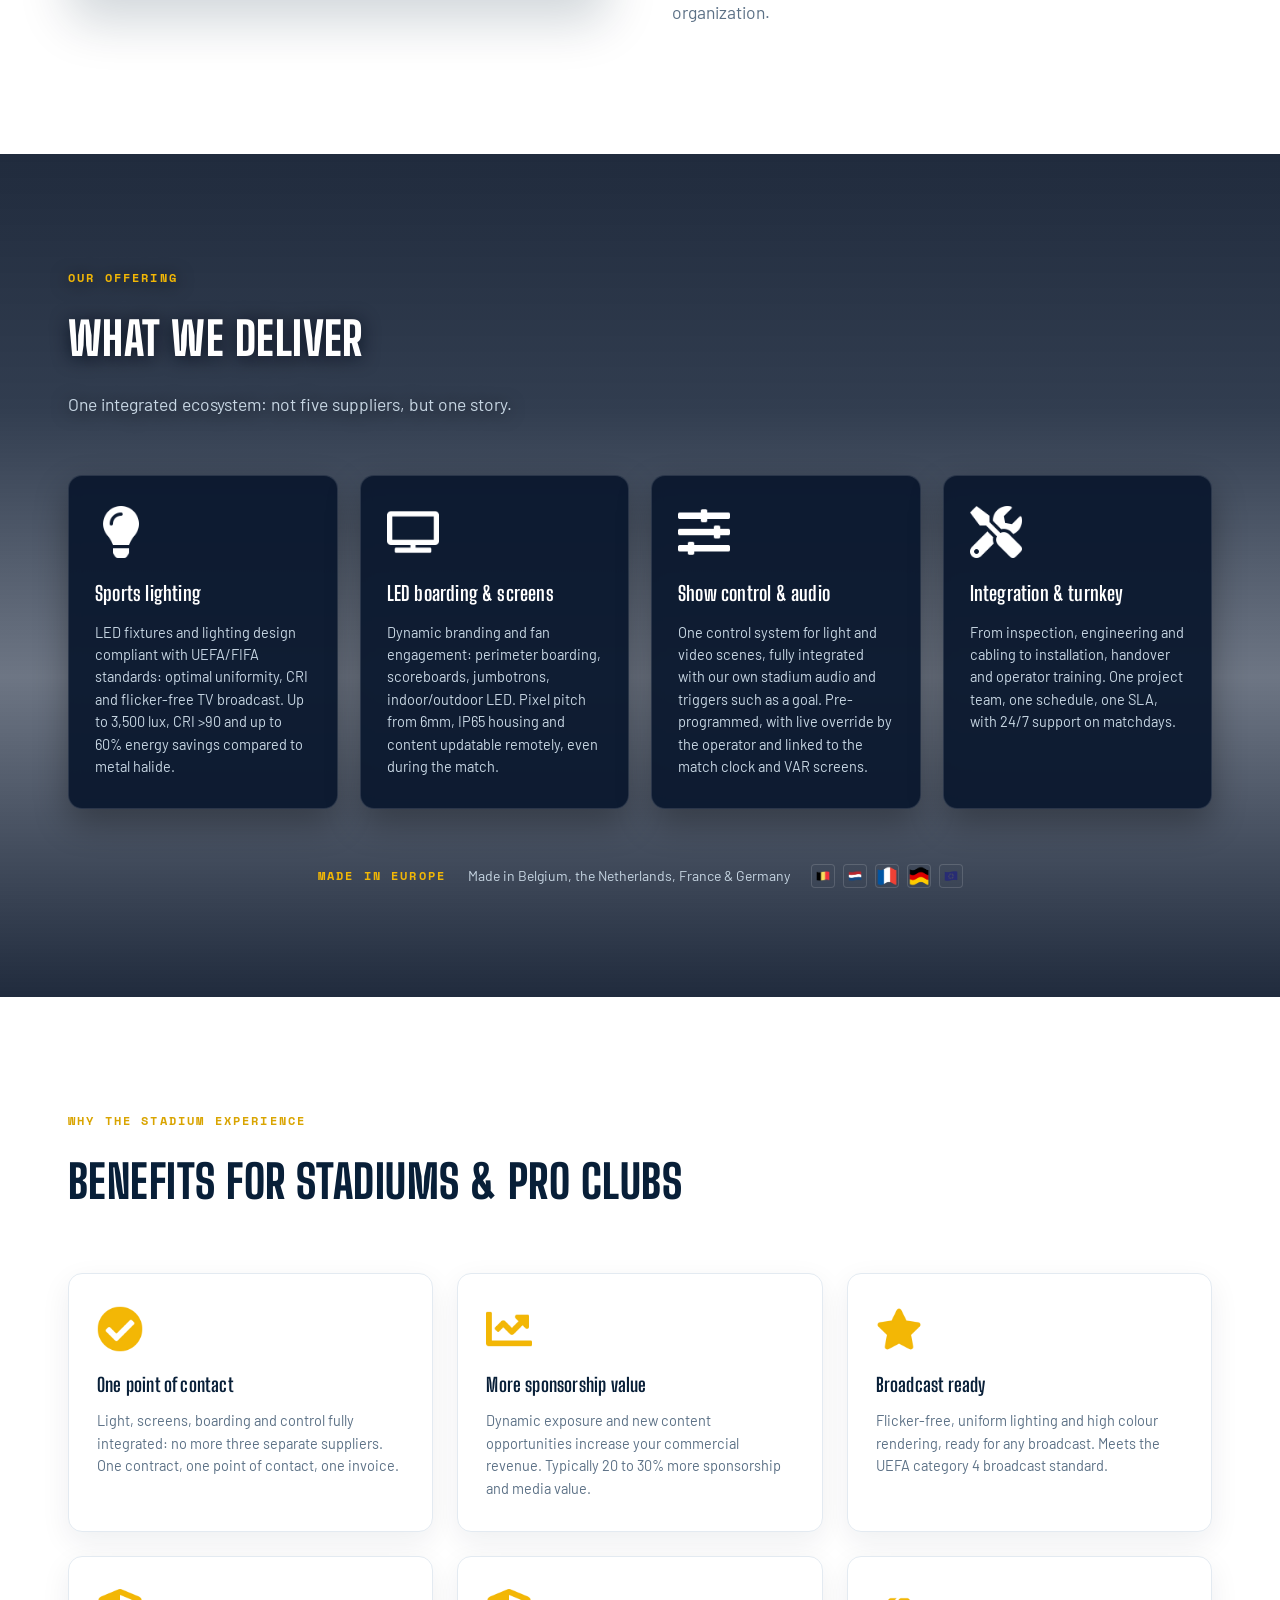
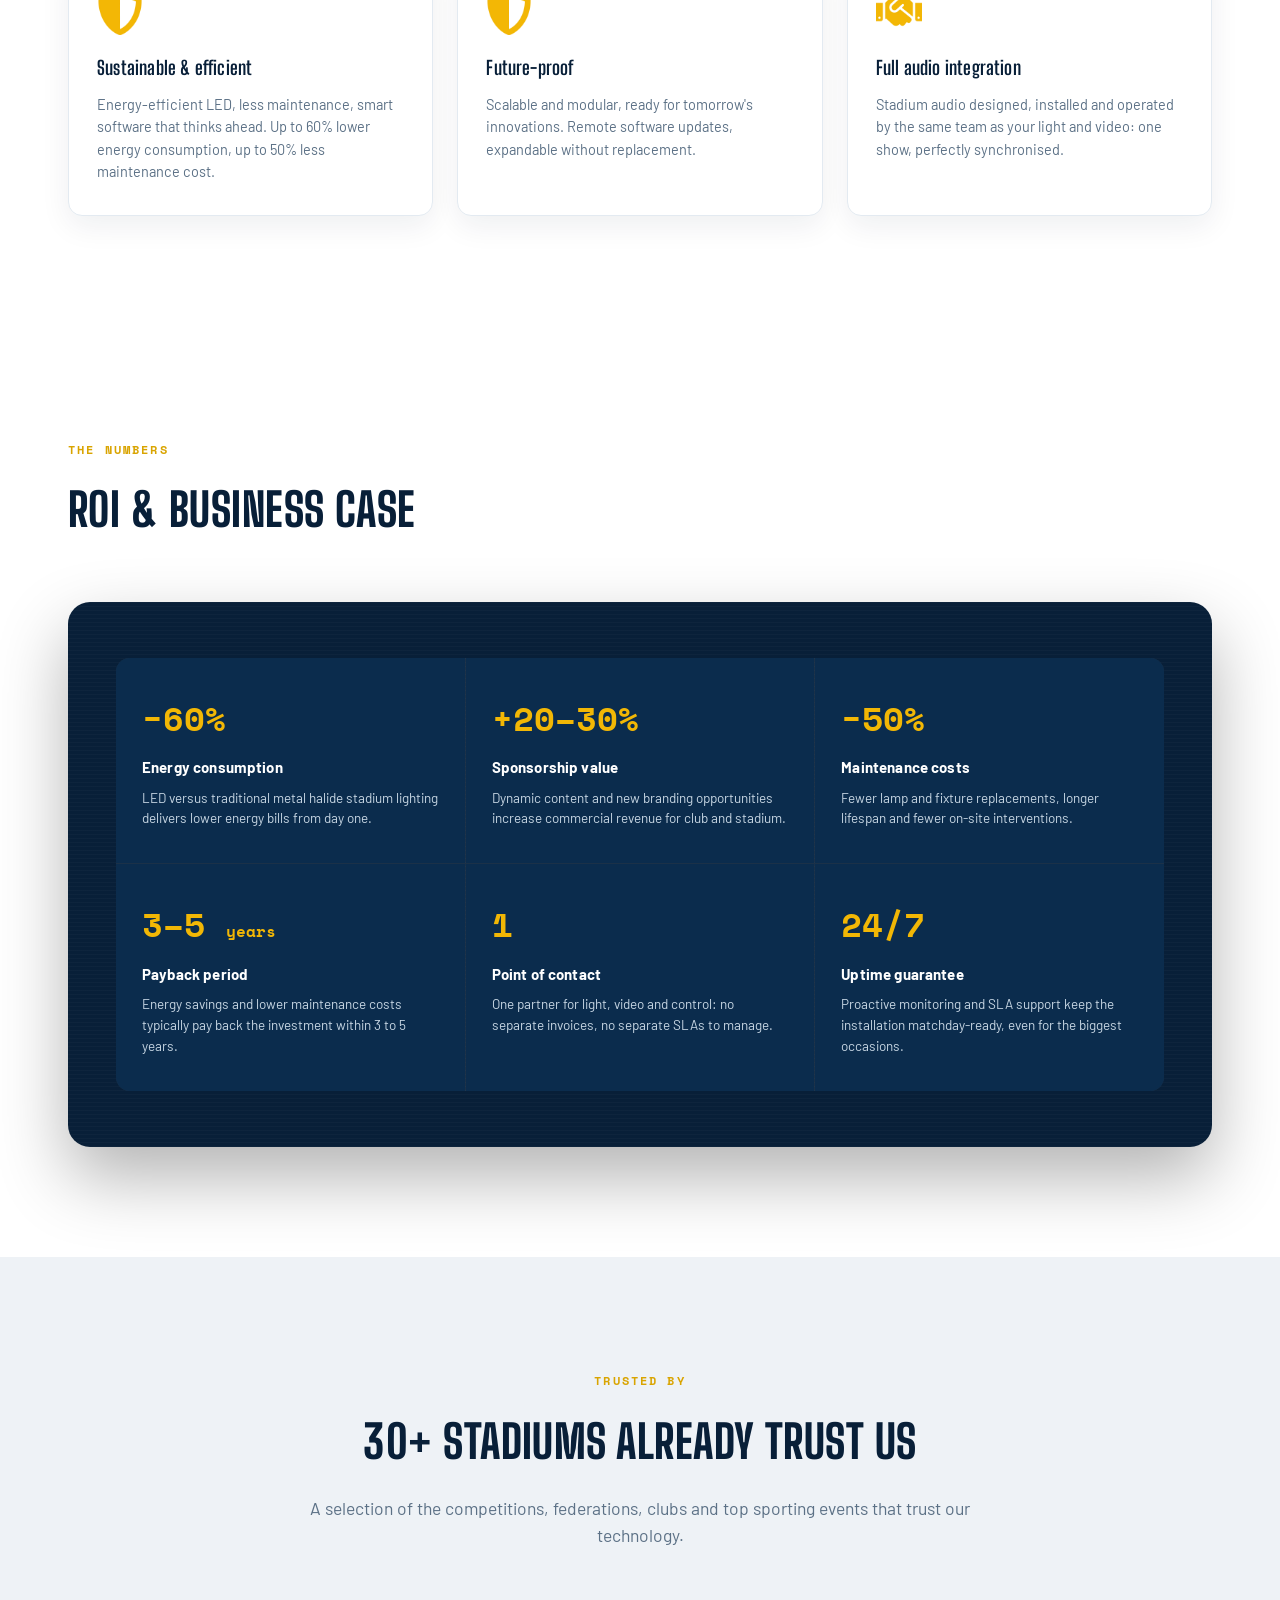
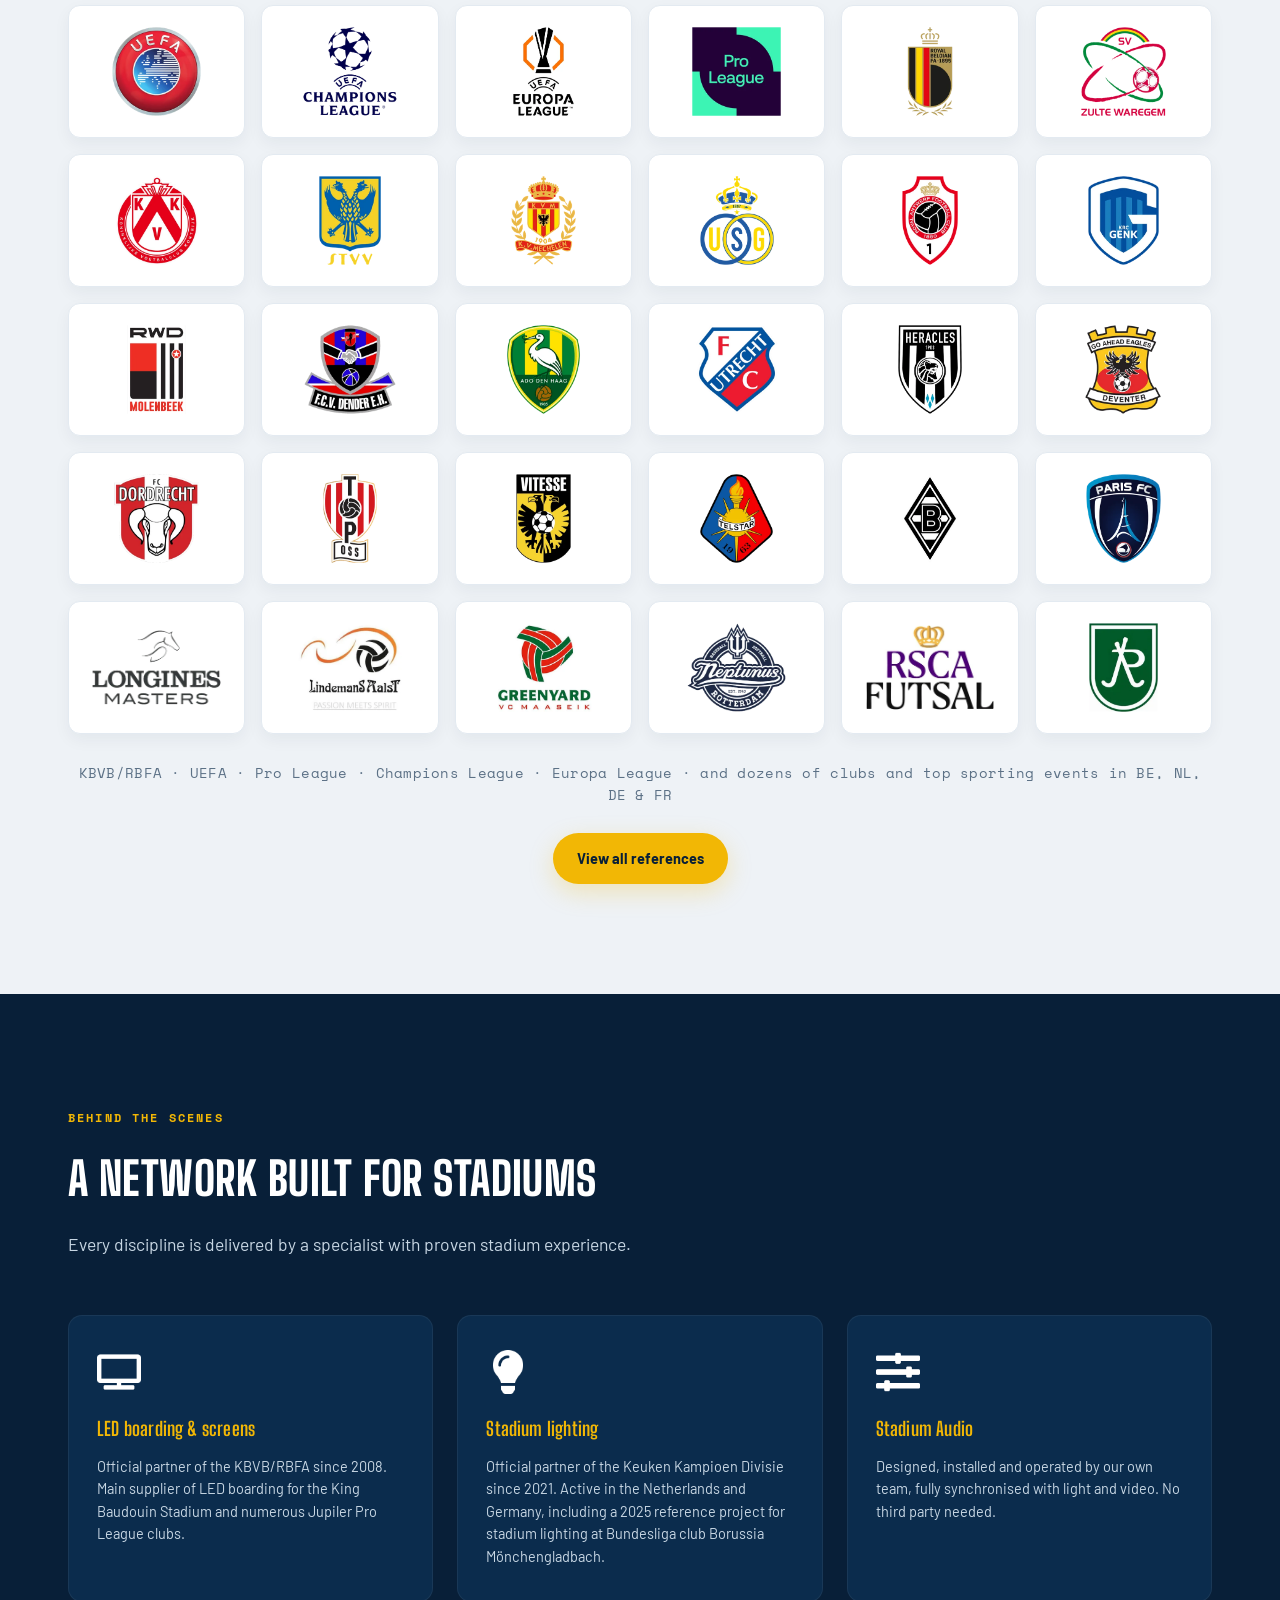
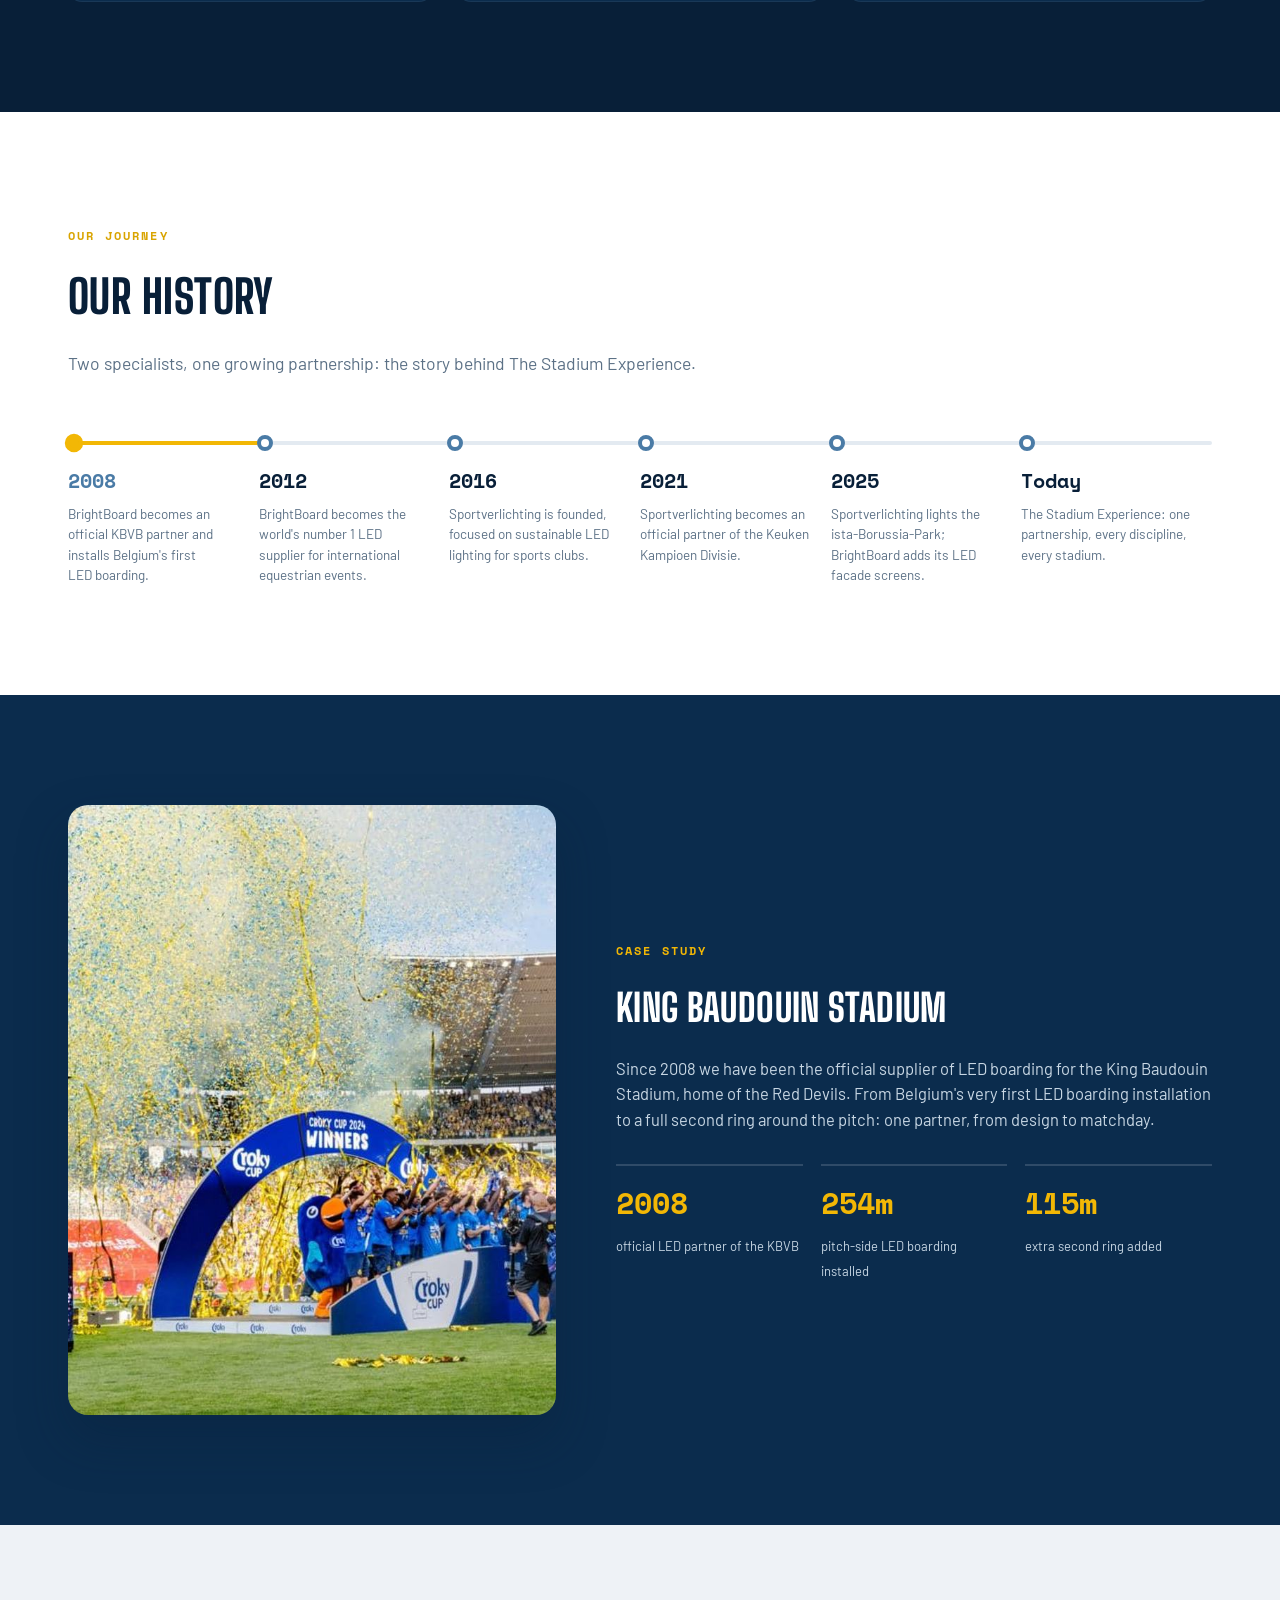
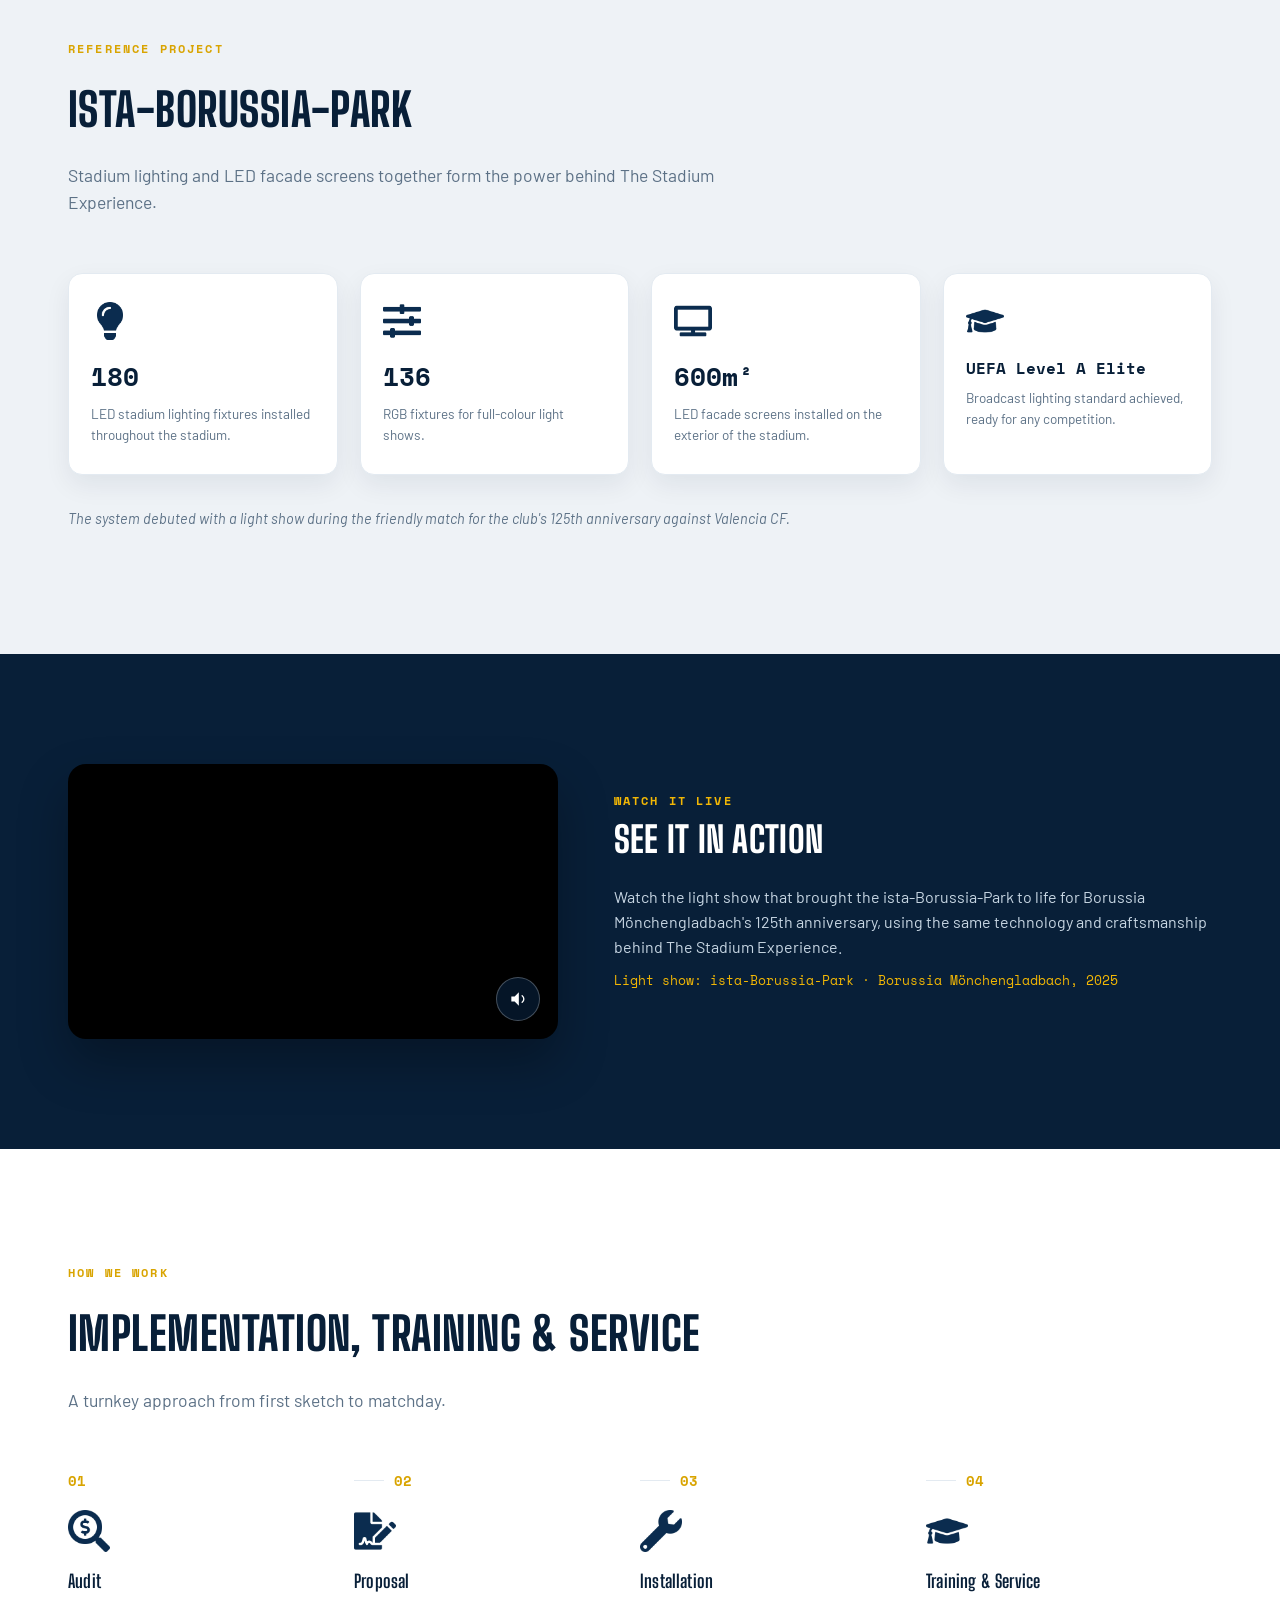
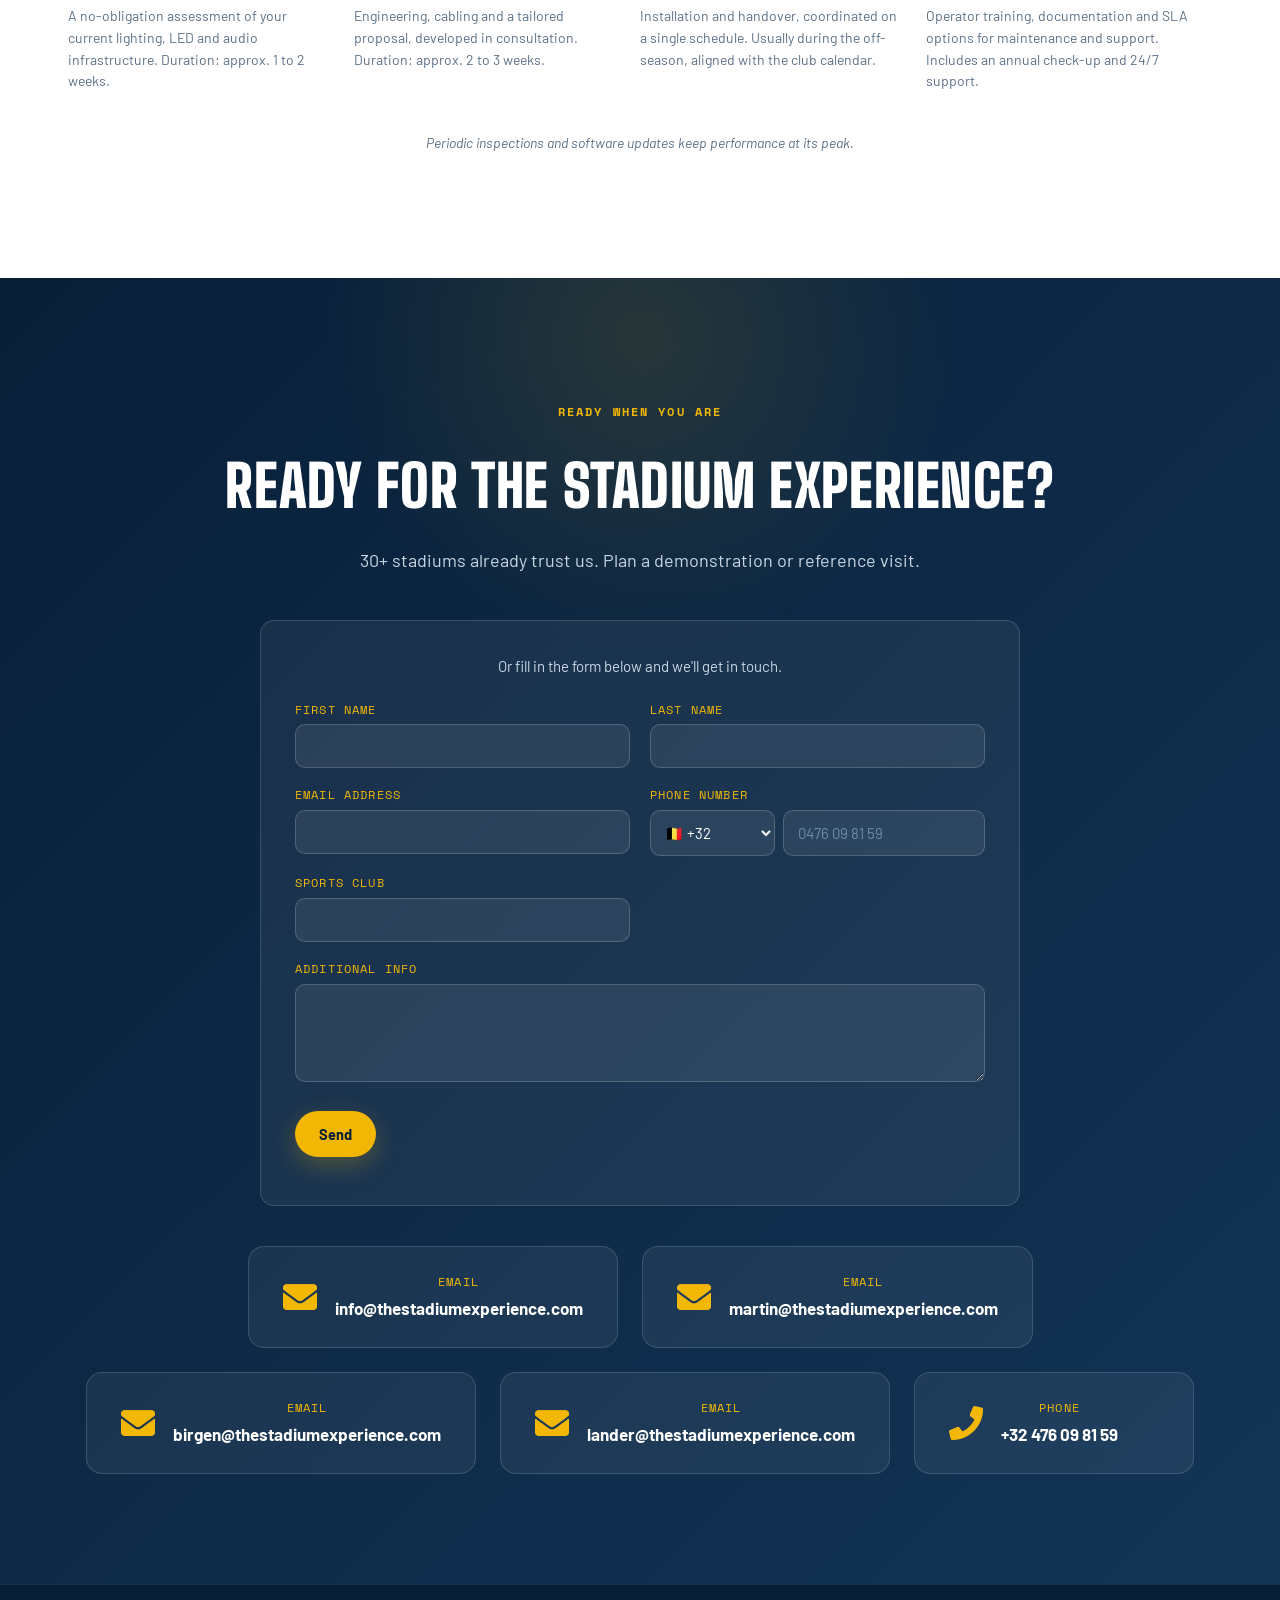
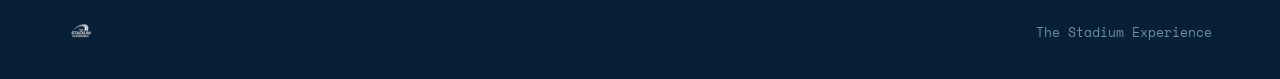
==== commit 321649d0: "Add References page with stadium references and type filters New references.html in The Stadium Expe" ====
--- a/index.html
+++ b/index.html
@@ -787,7 +787,7 @@
     <nav class="main-nav">
       <a href="#deliver" data-i18n="nav_deliver">Wat we leveren</a>
       <a href="#benefits" data-i18n="nav_benefits">Voordelen</a>
-      <a href="#trusted" data-i18n="nav_trusted">Referenties</a>
+      <a href="references.html" data-i18n="nav_trusted">Referenties</a>
       <a href="#journey" data-i18n="nav_journey">Traject</a>
       <a href="#contact" data-i18n="nav_contact">Contact</a>
     </nav>
@@ -820,7 +820,7 @@
   </button>
   <a href="#deliver" data-i18n="nav_deliver">Wat we leveren</a>
   <a href="#benefits" data-i18n="nav_benefits">Voordelen</a>
-  <a href="#trusted" data-i18n="nav_trusted">Referenties</a>
+  <a href="references.html" data-i18n="nav_trusted">Referenties</a>
   <a href="#journey" data-i18n="nav_journey">Traject</a>
   <a href="#contact" data-i18n="nav_contact">Contact</a>
   <a href="#contact" class="btn btn-gold" data-i18n="nav_cta">Plan een demo</a>
@@ -1034,6 +1034,7 @@
       <div class="logo-card"><img src="assets/hockey-club-rotterdam.webp" alt="Hockey Club Rotterdam" loading="lazy"></div>
     </div>
     <p class="logowall-caption" data-i18n="trusted_caption">KBVB/RBFA · UEFA · Pro League · Champions League · Europa League · en tientallen clubs en topsportevenementen in BE, NL, DE & FR</p>
+    <div style="text-align:center; margin-top:28px;"><a href="references.html" class="btn btn-gold" data-i18n="trusted_cta">Bekijk alle referenties</a></div>
   </div>
 </section>
 
@@ -1349,6 +1350,7 @@
     roi_6_title: "Uptime guarantee", roi_6_body: "Proactive monitoring and SLA support keep the installation matchday-ready, even for the biggest occasions.",
     trusted_eyebrow: "Trusted by", trusted_title: "30+ STADIUMS ALREADY TRUST US", trusted_sub: "A selection of the competitions, federations, clubs and top sporting events that trust our technology.",
     trusted_caption: "KBVB/RBFA · UEFA · Pro League · Champions League · Europa League · and dozens of clubs and top sporting events in BE, NL, DE & FR",
+    trusted_cta: "View all references",
     network_eyebrow: "Behind the scenes", network_title: "A NETWORK BUILT FOR STADIUMS", network_sub: "Every discipline is delivered by a specialist with proven stadium experience.",
     net_1_title: "LED boarding & screens", net_1_body: "Official partner of the KBVB/RBFA since 2008. Main supplier of LED boarding for the King Baudouin Stadium and numerous Jupiler Pro League clubs.",
     net_2_title: "Stadium lighting", net_2_body: "Official partner of the Keuken Kampioen Divisie since 2021. Active in the Netherlands and Germany, including a 2025 reference project for stadium lighting at Bundesliga club Borussia Mönchengladbach.",
@@ -1420,6 +1422,7 @@
     roi_6_title: "Uptime garantie", roi_6_body: "Proactieve monitoring en SLA-support houden de installatie matchday-ready, ook bij de grootste wedstrijden.",
     trusted_eyebrow: "Vertrouwd door", trusted_title: "30+ STADIONS VERTROUWEN ONS AL", trusted_sub: "Een selectie van de competities, bonden, clubs en topsportevenementen die op onze technologie vertrouwen.",
     trusted_caption: "KBVB/RBFA · UEFA · Pro League · Champions League · Europa League · en tientallen clubs en topsportevenementen in BE, NL, DE & FR",
+    trusted_cta: "Bekijk alle referenties",
     network_eyebrow: "Achter de schermen", network_title: "EEN NETWERK GEBOUWD VOOR STADIONS", network_sub: "Elke discipline wordt geleverd door een specialist met bewezen stadionervaring.",
     net_1_title: "LED-boarding & schermen", net_1_body: "Officiële partner van de KBVB/RBFA sinds 2008. Hoofdleverancier van LED-boarding voor het Koning Boudewijnstadion en tal van Jupiler Pro League-clubs.",
     net_2_title: "Stadionverlichting", net_2_body: "Officiële partner van de Keuken Kampioen Divisie sinds 2021. Actief in Nederland en Duitsland, met o.a. een referentieproject stadionverlichting in 2025 bij Bundesliga-club Borussia Mönchengladbach.",
@@ -1491,6 +1494,7 @@
     roi_6_title: "Garantie de disponibilité", roi_6_body: "Un monitoring proactif et un support SLA maintiennent l'installation prête pour le jour du match, même lors des plus grandes occasions.",
     trusted_eyebrow: "Ils nous font confiance", trusted_title: "30+ STADES NOUS FONT DÉJÀ CONFIANCE", trusted_sub: "Une sélection des compétitions, fédérations, clubs et événements sportifs qui font confiance à notre technologie.",
     trusted_caption: "KBVB/RBFA · UEFA · Pro League · Champions League · Europa League · et des dizaines de clubs et événements sportifs en BE, NL, DE & FR",
+    trusted_cta: "Voir toutes les références",
     network_eyebrow: "Les coulisses", network_title: "UN RÉSEAU CONÇU POUR LES STADES", network_sub: "Chaque discipline est assurée par un spécialiste à l'expérience éprouvée en stade.",
     net_1_title: "LED boarding & écrans", net_1_body: "Partenaire officiel de la KBVB/RBFA depuis 2008. Principal fournisseur de LED boarding pour le Stade Roi Baudouin et de nombreux clubs de Pro League.",
     net_2_title: "Éclairage de stade", net_2_body: "Partenaire officiel de la Keuken Kampioen Divisie depuis 2021. Actif aux Pays-Bas et en Allemagne, avec notamment un projet de référence d'éclairage de stade en 2025 chez le club de Bundesliga Borussia Mönchengladbach.",
@@ -1562,6 +1566,7 @@
     roi_6_title: "Verfügbarkeitsgarantie", roi_6_body: "Proaktives Monitoring und SLA-Support halten die Anlage spieltagsbereit, auch bei den größten Anlässen.",
     trusted_eyebrow: "Vertrauen von", trusted_title: "30+ STADIEN VERTRAUEN UNS BEREITS", trusted_sub: "Eine Auswahl der Wettbewerbe, Verbände, Vereine und Sportevents, die auf unsere Technologie vertrauen.",
     trusted_caption: "KBVB/RBFA · UEFA · Pro League · Champions League · Europa League · und Dutzende Vereine und Sportevents in BE, NL, DE & FR",
+    trusted_cta: "Alle Referenzen ansehen",
     network_eyebrow: "Hinter den Kulissen", network_title: "EIN NETZWERK FÜR STADIEN", network_sub: "Jede Disziplin wird von einem Spezialisten mit nachgewiesener Stadionerfahrung geliefert.",
     net_1_title: "LED-Banden & Screens", net_1_body: "Offizieller Partner des KBVB/RBFA seit 2008. Hauptlieferant für LED-Banden im König-Baudouin-Stadion und bei zahlreichen Jupiler-Pro-League-Clubs.",
     net_2_title: "Stadionbeleuchtung", net_2_body: "Offizieller Partner der Keuken Kampioen Divisie seit 2021. Aktiv in den Niederlanden und Deutschland, u.a. mit einem Referenzprojekt für Stadionbeleuchtung 2025 beim Bundesligisten Borussia Mönchengladbach.",
@@ -1618,6 +1623,17 @@
   const label = document.getElementById('langSwitchLabel');
   if(label) label.textContent = lang.toUpperCase();
   buildTicker(lang);
+  try{ localStorage.setItem('tse_lang', lang); }catch(e){} // shared with references.html
+}
+
+function initialLang(){
+  try{
+    const q = new URLSearchParams(location.search).get('lang');
+    if(q && translations[q]) return q;
+    const s = localStorage.getItem('tse_lang');
+    if(s && translations[s]) return s;
+  }catch(e){}
+  return 'en';
 }
 
 function buildTicker(lang){
@@ -1807,7 +1823,7 @@
 }
 
 /* ============ INIT ============ */
-applyLang('en');
+applyLang(initialLang());
 
 
   (function(){
